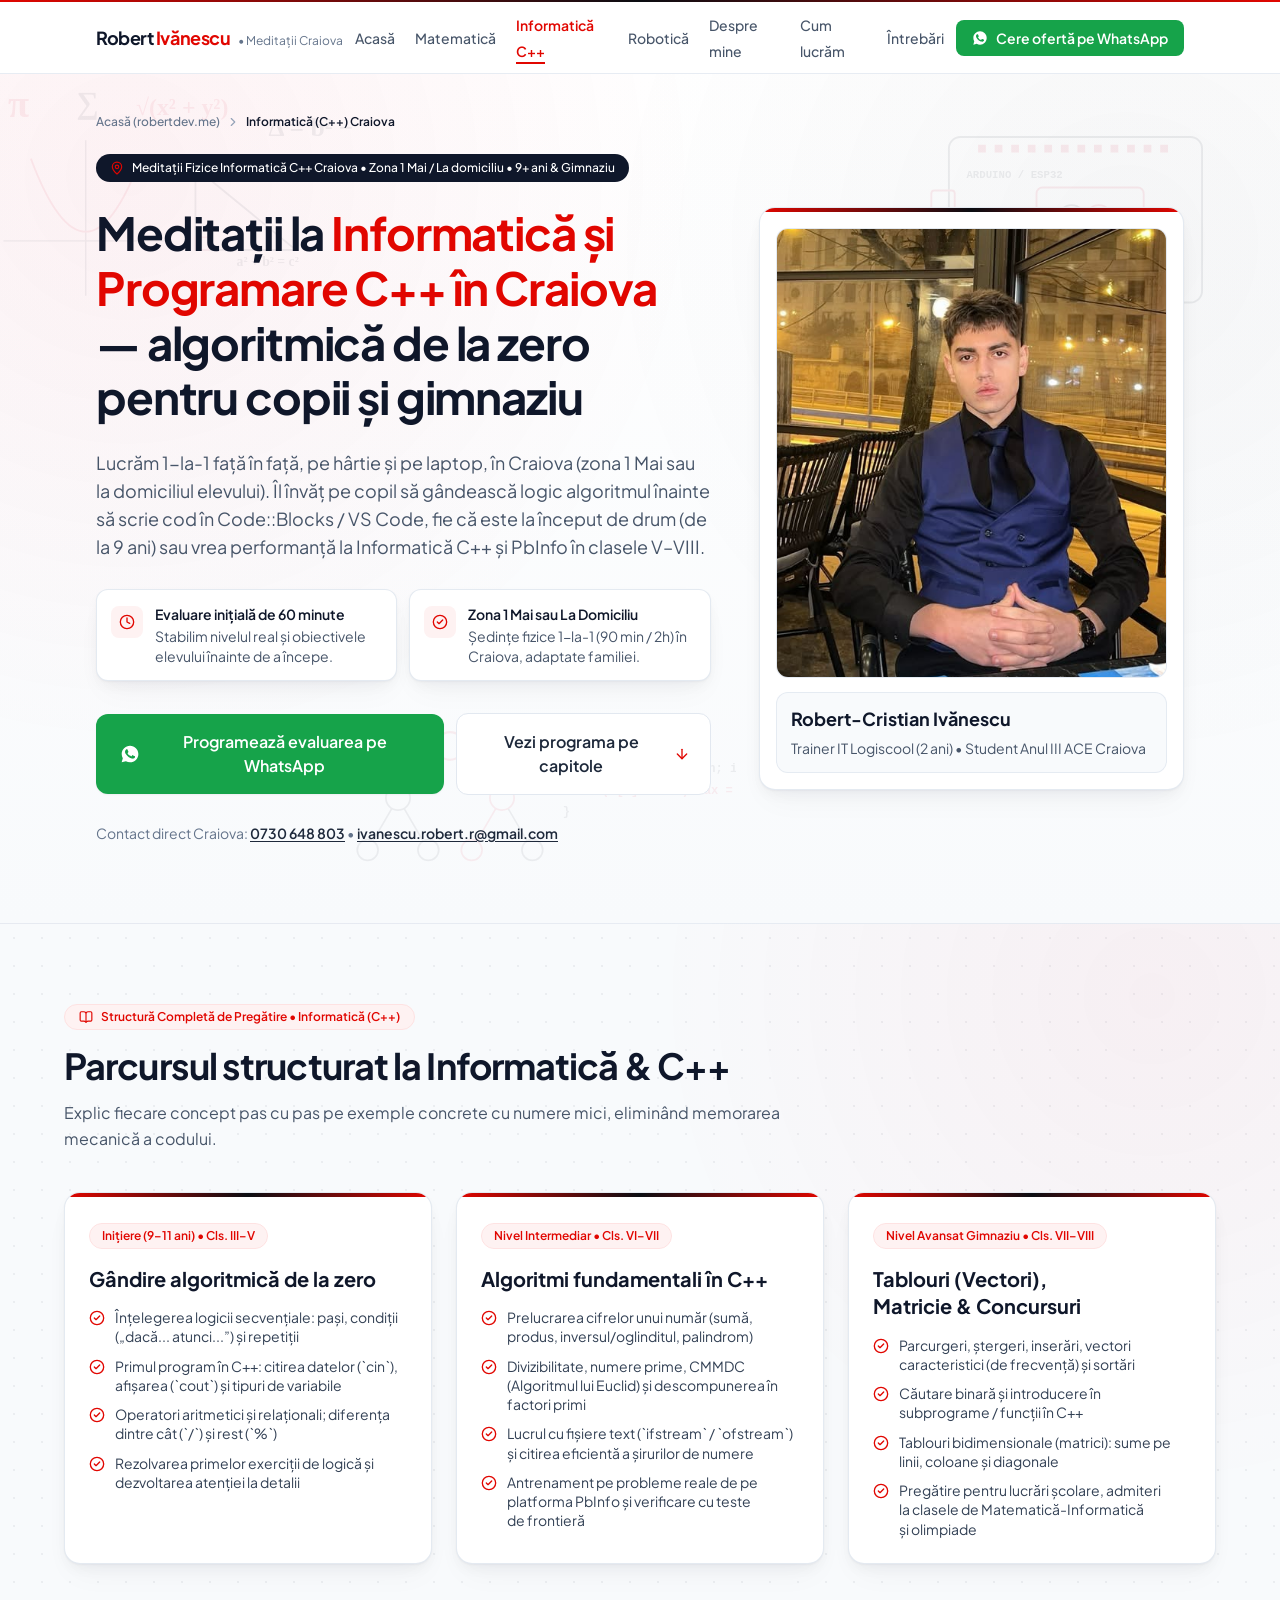
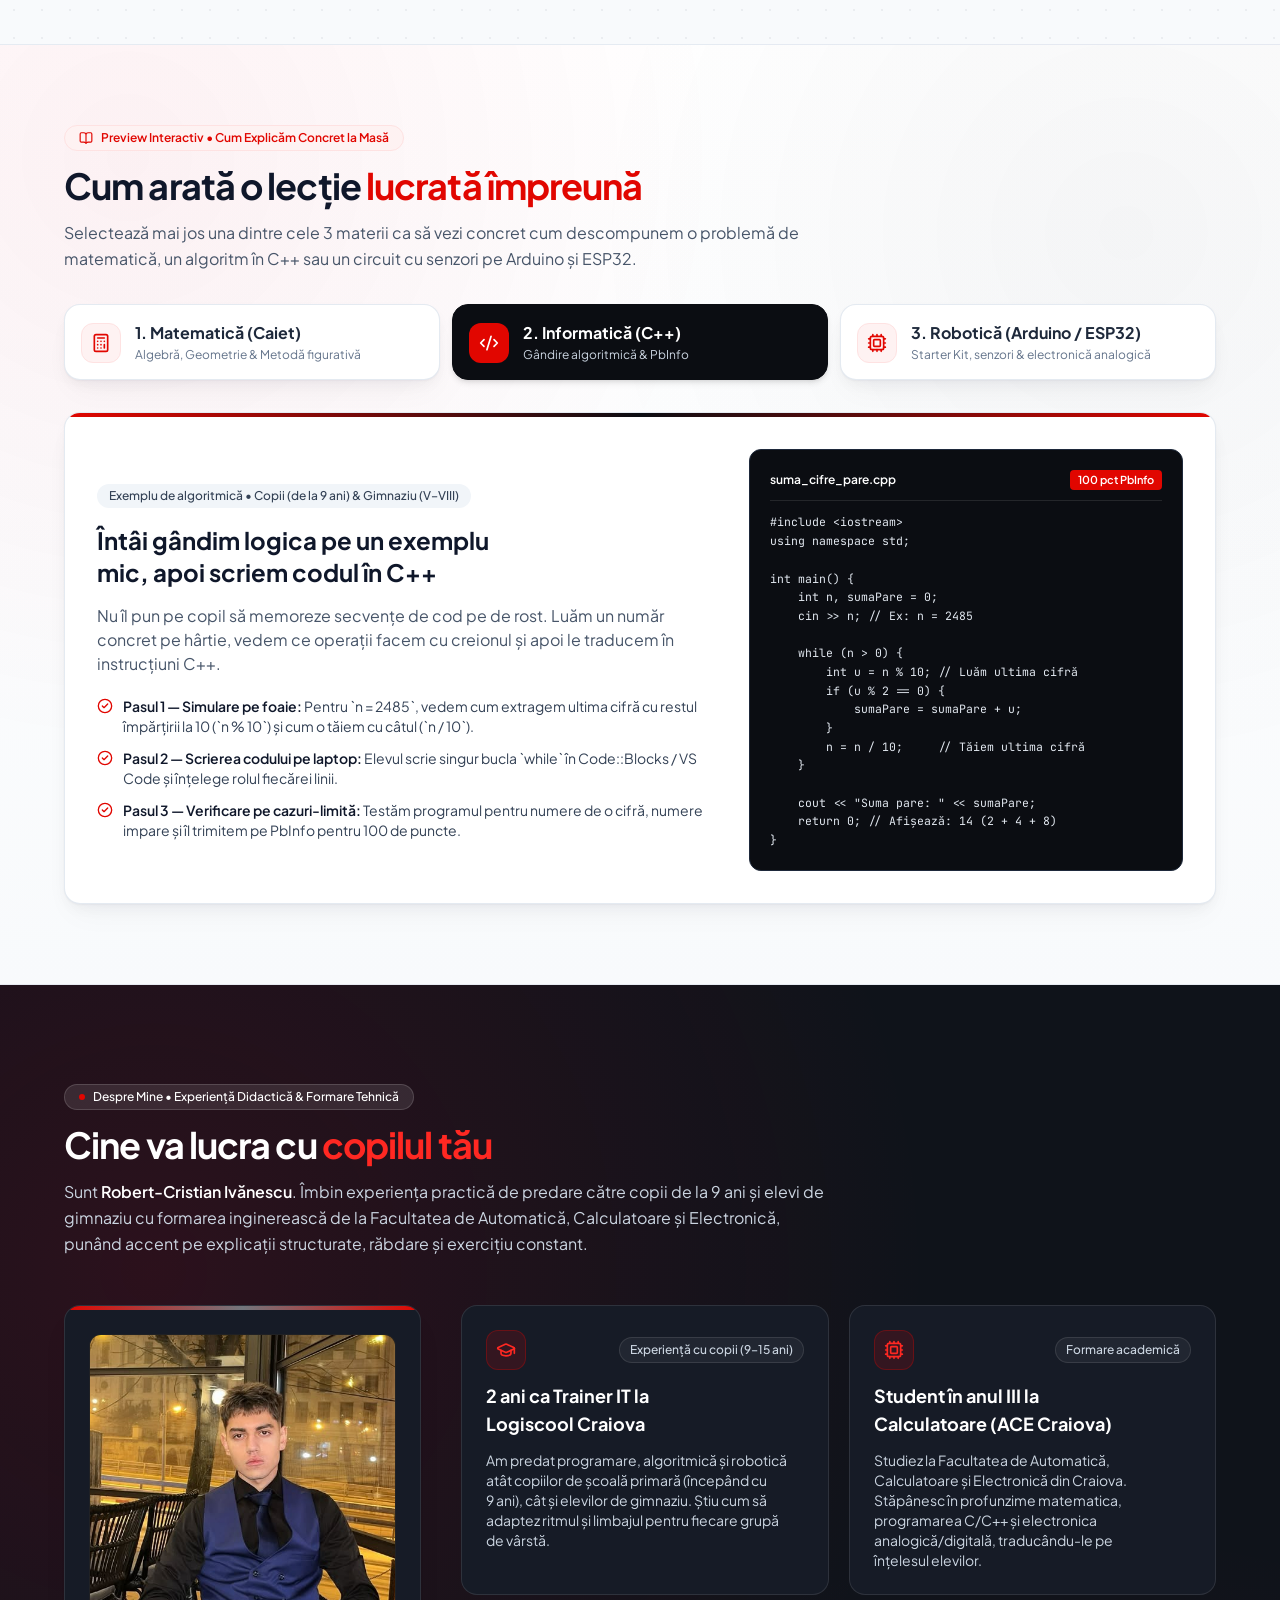
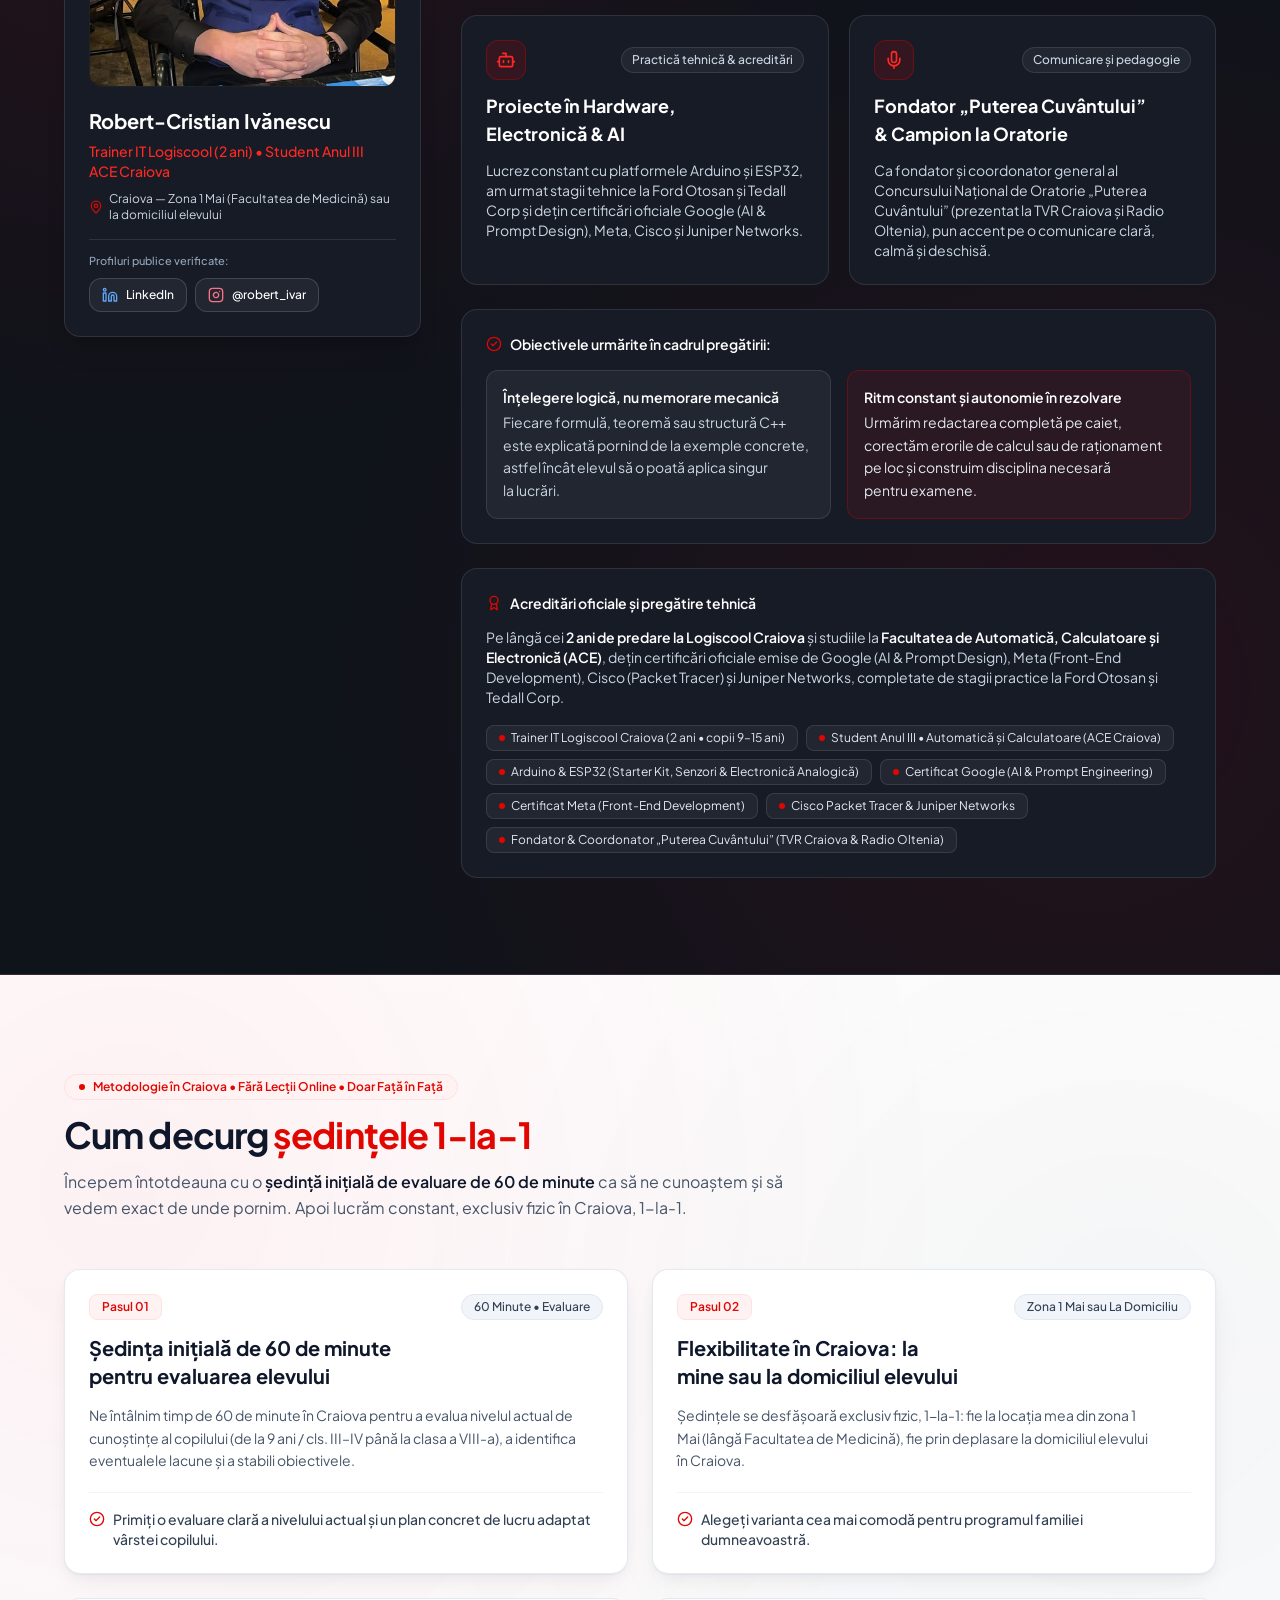
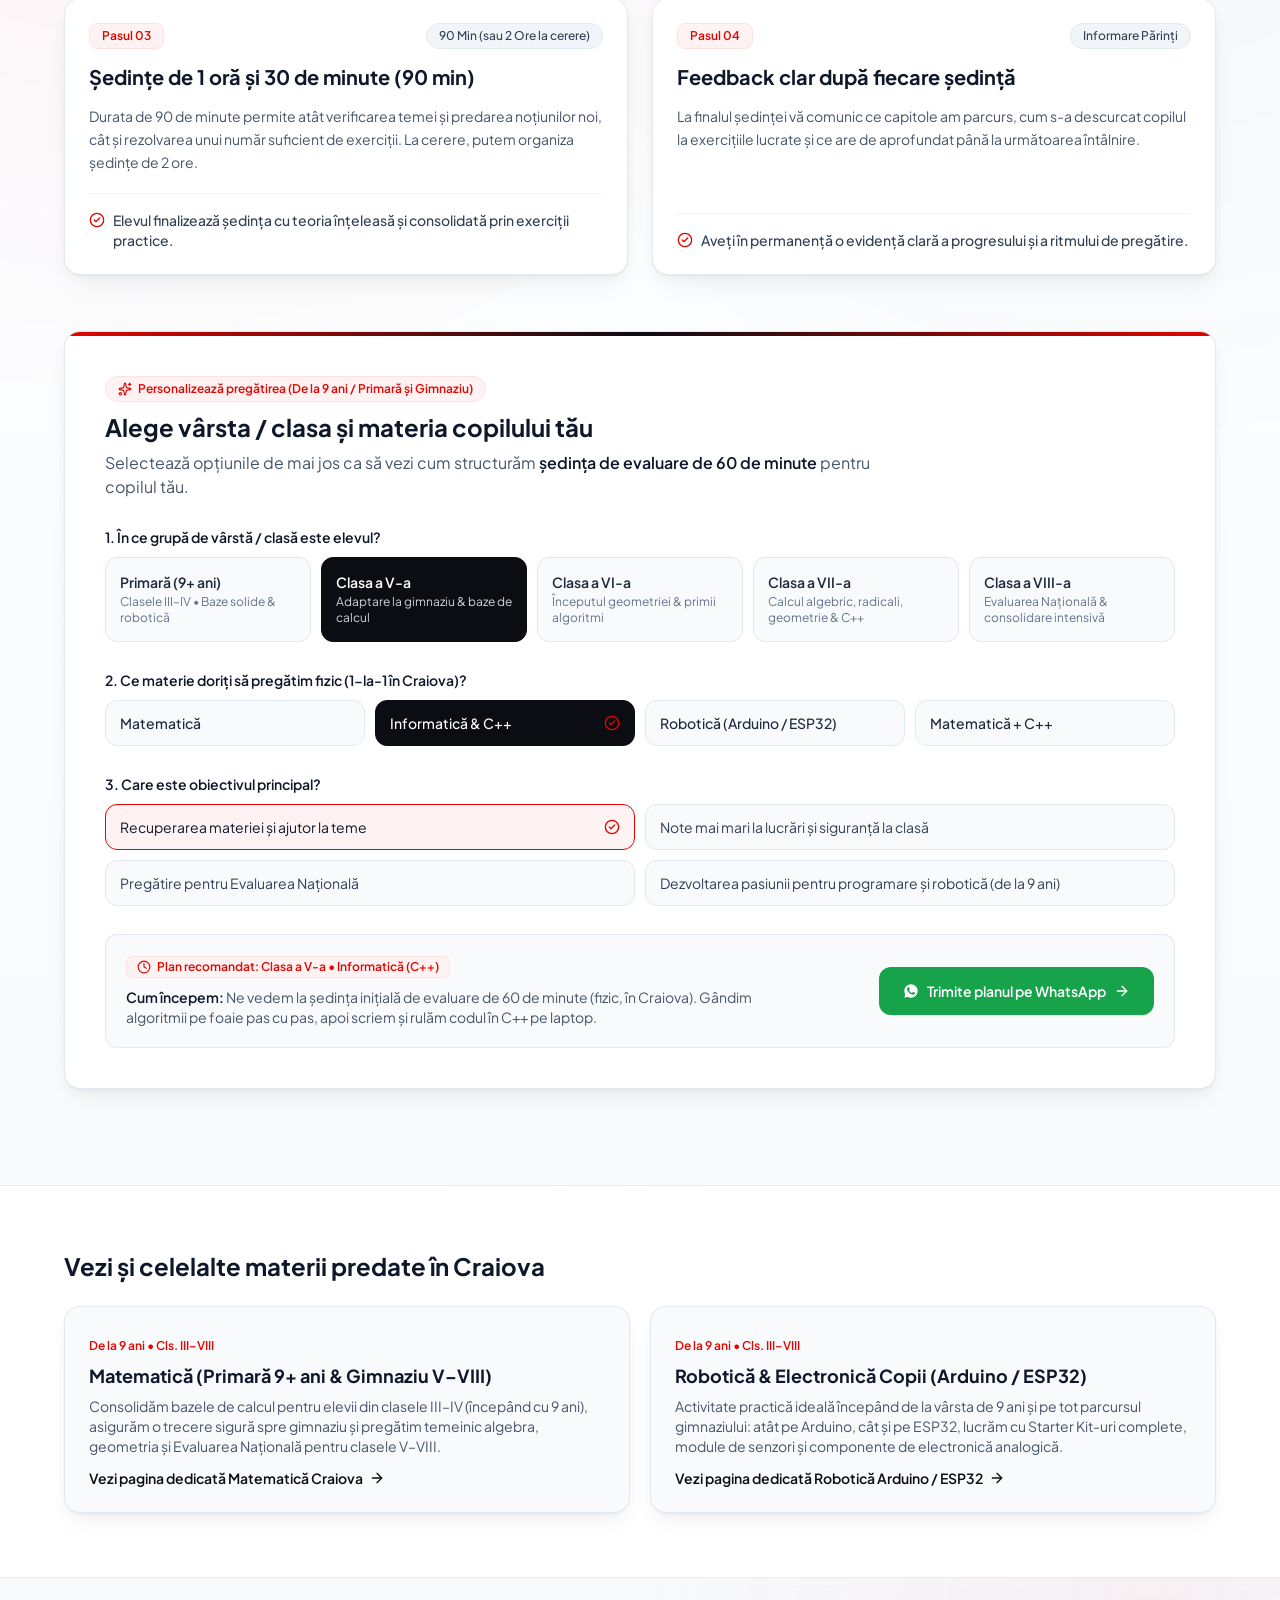
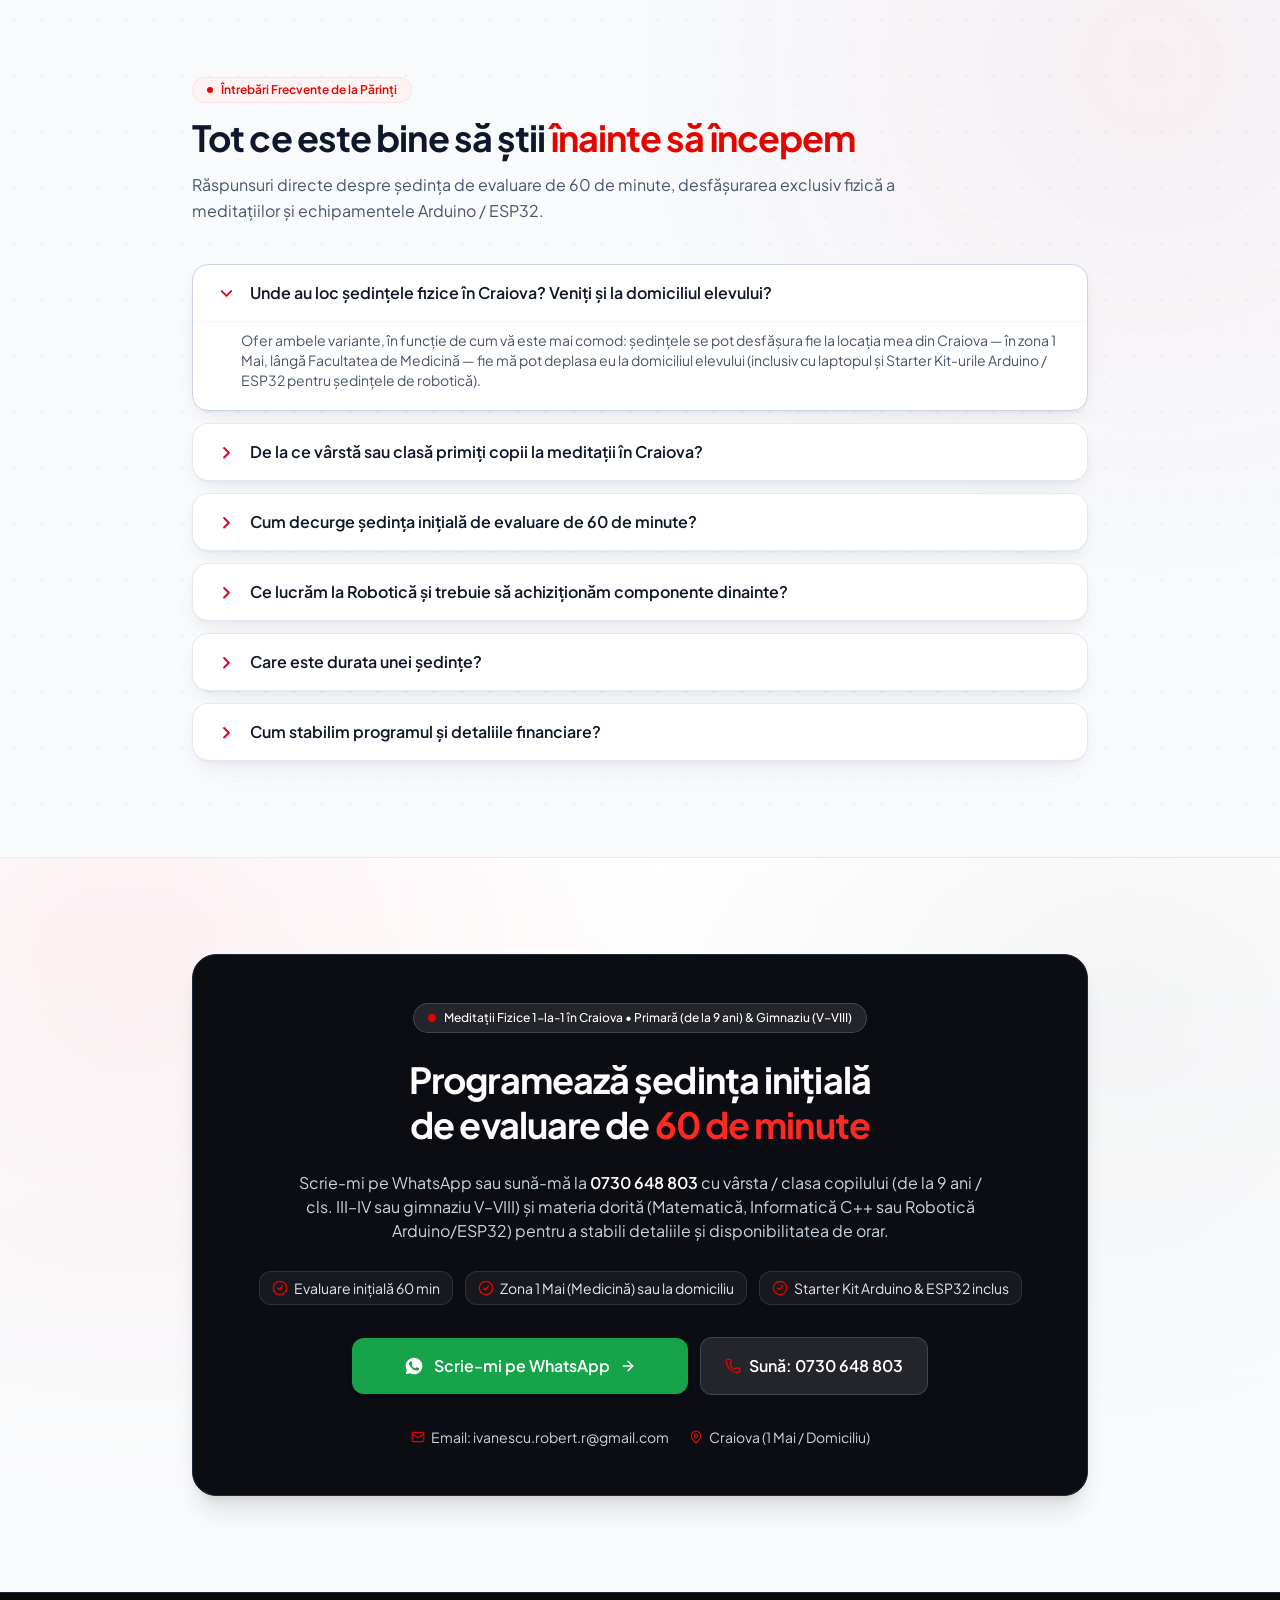
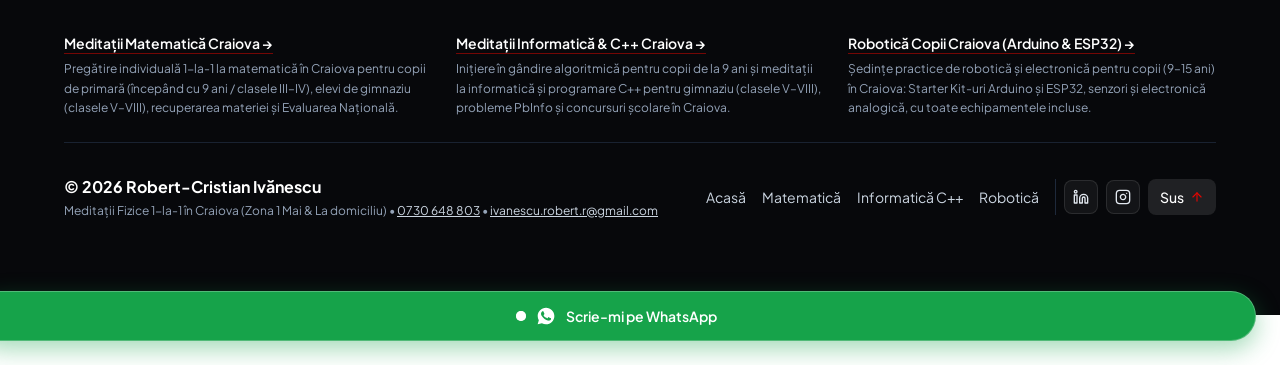
==== meditatii-informatica-craiova/index.html @ 7010bc73 "Deploy SEO Option B: 3 dedicated landing pages + LinkedIn/Instagram profiles" ====
<!DOCTYPE html>
<html lang="ro" class="scroll-smooth">
  <head>
    <meta charset="UTF-8" />
    <meta name="viewport" content="width=device-width, initial-scale=1.0" />
    <meta http-equiv="Content-Security-Policy" content="upgrade-insecure-requests" />

    <!-- Dedicated SEO Title (497px < 580px) & Description (745px < 1000px) -->
    <title>Meditații Informatică C++ Craiova (Gimnaziu) | Robert</title>
    <meta name="title" content="Meditații Informatică C++ Craiova (Gimnaziu) | Robert" />
    <meta
      name="description"
      content="Meditații fizice 1-la-1 la Informatică și C++ în Craiova pentru copii (9+ ani) și gimnaziu (V–VIII), PbInfo și algoritmică."
    />
    <meta
      name="keywords"
      content="meditatii informatica Craiova, meditatii C++ Craiova, pregatire informatica gimnaziu Craiova, meditatii PbInfo Craiova, programare copii Craiova, algoritmica C++ Craiova, Robert Ivanescu"
    />
    <meta name="author" content="Robert-Cristian Ivănescu" />
    <meta name="robots" content="index, follow, max-snippet:-1, max-image-preview:large" />
    <link rel="canonical" href="https://robertdev.me/meditatii-informatica-craiova/" />

    <meta name="geo.region" content="RO-DJ" />
    <meta name="geo.placename" content="Craiova, Dolj, România" />
    <meta name="geo.position" content="44.3190;23.7967" />

    <meta property="og:type" content="website" />
    <meta property="og:url" content="https://robertdev.me/meditatii-informatica-craiova/" />
    <meta property="og:title" content="Meditații Informatică C++ Craiova (Gimnaziu) | Robert Ivănescu" />
    <meta
      property="og:description"
      content="Meditații fizice 1-la-1 la Informatică și Programare C++ în Craiova (zona 1 Mai sau domiciliu) pentru copii de la 9 ani și gimnaziu."
    />
    <meta property="og:image" content="https://robertdev.me/robert-portrait.jpg" />
    <meta property="og:locale" content="ro_RO" />

    <link rel="icon" type="image/svg+xml" href="/favicon.svg" />
    <link rel="icon" type="image/png" sizes="192x192" href="/favicon.png" />
    <link rel="shortcut icon" href="/favicon.ico" />
    <link rel="apple-touch-icon" href="/favicon.png" />
    <link rel="manifest" href="/site.webmanifest" />
    <meta name="theme-color" content="#FFFFFF" />

    <link rel="preload" as="image" href="/robert-portrait.jpg" fetchpriority="high" />
    <link rel="preconnect" href="https://fonts.googleapis.com" />
    <link rel="preconnect" href="https://fonts.gstatic.com" crossorigin />
    <link
      rel="stylesheet"
      href="https://fonts.googleapis.com/css2?family=JetBrains+Mono:wght@500;600;700&family=Plus+Jakarta+Sans:ital,wght@0,400;0,500;0,600;0,700;0,800;1,400&subset=latin,latin-ext&display=swap"
      media="print"
      onload="this.media='all'"
    />
    <noscript>
      <link
        rel="stylesheet"
        href="https://fonts.googleapis.com/css2?family=JetBrains+Mono:wght@500;600;700&family=Plus+Jakarta+Sans:ital,wght@0,400;0,500;0,600;0,700;0,800;1,400&subset=latin,latin-ext&display=swap"
      />
    </noscript>

    <script async src="https://www.googletagmanager.com/gtag/js?id=G-2FBKFSLBF3"></script>
    <script>
      window.dataLayer = window.dataLayer || [];
      function gtag() { dataLayer.push(arguments); }
      gtag('js', new Date());
      gtag('config', 'G-2FBKFSLBF3', { anonymize_ip: true });
    </script>

    <script type="application/ld+json">
      {
        "@context": "https://schema.org",
        "@type": "Course",
        "name": "Meditații Fizice 1-la-1 la Informatică și Programare C++ în Craiova",
        "description": "Gândire algoritmică de la zero, instrucțiuni C++, prelucrarea cifrelor, vectori, matrici și probleme PbInfo pentru elevi de gimnaziu și copii de la 9 ani în Craiova.",
        "provider": {
          "@type": "Person",
          "name": "Robert-Cristian Ivănescu",
          "url": "https://robertdev.me/",
          "sameAs": [
            "https://www.linkedin.com/in/robert-cristian-iv%C4%83nescu-46baa6378/",
            "https://www.instagram.com/robert_ivar/"
          ]
        }
      }
    </script>
    <script type="module" crossorigin src="/assets/vendor-icons-CVZkmHmZ.js"></script>
    <script type="module" crossorigin src="/assets/vendor-react-RlxluetE.js"></script>
    <script type="module" crossorigin src="/assets/main-Clv5zhV6.js"></script>
    <link rel="stylesheet" crossorigin href="/assets/main-BWhdVpZb.css">
  </head>
  <body class="bg-white text-slate-900 antialiased">
    <div id="root" data-page="informatica">
      <header>
        <nav aria-label="Navigare principală">
          <a href="/">Acasă — Robert Ivănescu Craiova</a>
          <ul>
            <li><a href="/meditatii-matematica-craiova/">Meditații Matematică Craiova</a></li>
            <li><a href="/meditatii-informatica-craiova/">Meditații Informatică C++ Craiova</a></li>
            <li><a href="/robotica-copii-craiova/">Robotică Copii Craiova</a></li>
          </ul>
        </nav>
      </header>
      <main>
        <section id="top">
          <h1>Meditații la Informatică și Programare C++ în Craiova pentru copii și gimnaziu</h1>
          <img
            src="/robert-portrait.jpg"
            alt="Robert-Cristian Ivănescu — Meditații Informatică C++ Craiova"
            width="540"
            height="960"
          />
          <p>
            Sunt <strong>Robert-Cristian Ivănescu</strong>, student în anul III la Automatică și Calculatoare (ACE Craiova).
            Am doi ani de experiență ca trainer IT la Logiscool Craiova cu grupe de copii și adolescenți.
            Ofer meditații fizice 1-la-1 la informatică și programare C++ în Craiova, în zona 1 Mai lângă Facultatea de Medicină sau la domiciliul elevului.
            Pornim cu o <strong>ședință de evaluare de 60 de minute</strong> și continuăm cu sesiuni de 90 de minute sau două ore.
          </p>
        </section>
        <section id="programa-detaliata">
          <h2>Ce învățăm la Informatică și C++ în Craiova</h2>
          <h3>Inițiere în gândire algoritmică (de la 9 ani)</h3>
          <p>
            Construim logica algoritmilor pas cu pas înainte de scrierea codului.
            Elevii înțeleg citirea și afișarea datelor, condițiile logice, operatorii aritmetici și buclele.
            Folosim exemple vizuale și exerciții practice ca orice copil să prindă gustul programării.
          </p>
          <h3>Algoritmi fundamentali și probleme PbInfo (Gimnaziu)</h3>
          <p>
            Lucrăm prelucrarea cifrelor unui număr, divizibilitate, numere prime, algoritmul lui Euclid și fișiere text.
            Exersăm pe probleme concrete din programa de gimnaziu și de pe platforma PbInfo.
            Fiecare problemă este analizată întâi pe hârtie și apoi implementată curat în C++.
          </p>
          <h3>Vectori, Matrici și Admitere Informatică</h3>
          <p>
            Aprofundăm parcurgeri, vectori de frecvență, sortări, căutare binară și tablouri bidimensionale.
            Pregătim elevii pentru note mari la școală, concursuri și admiterea la profil Matematică-Informatică.
            Învățăm debugging-ul sănătos ca elevul să își găsească singur erorile din cod.
          </p>
        </section>
        <section id="despre-mine">
          <h2>De ce să lucrăm față în față în Craiova</h2>
          <p>
            Într-o ședință individuală 1-la-1 nu există timp pierdut.
            Ritmul lecției este adaptat exact nivelului copilului, fie că pornește de la zero sau vizează performanța.
            Părinții primesc feedback clar după fiecare etapă parcursă împreună.
          </p>
          <p>
            Sunt activ și ca fondator și coordonator general la Concursul Național de Oratorie „Puterea Cuvântului”.
            Vezi profilul meu pe <a href="https://www.linkedin.com/in/robert-cristian-iv%C4%83nescu-46baa6378/">LinkedIn Robert-Cristian Ivănescu</a> sau urmărește <a href="https://www.instagram.com/robert_ivar/">Instagram @robert_ivar</a>.
          </p>
        </section>
        <section id="cum-lucram">
          <h2>Întrebări frecvente și programare</h2>
          <h3>Ce laptop sau software este necesar?</h3>
          <p>
            Folosim Code::Blocks, Visual Studio Code sau un mediu simplu instalat rapid pe laptopul elevului.
            La nevoie pot aduce laptop pregătit la ședința de evaluare din Craiova.
          </p>
          <h3>Cum stabilim prima ședință de evaluare?</h3>
          <p>
            Trimite un <a href="https://wa.me/40730648803">mesaj pe WhatsApp la 0730 648 803</a> cu clasa copilului și zona din Craiova.
            Găsim rapid un interval liber în zona 1 Mai sau la domiciliul vostru.
          </p>
          <p>
            Descoperă și: <a href="#despre-mine">Despre mentor C++</a>, <a href="#cum-lucram">Detalii programare</a>, <a href="/meditatii-matematica-craiova/">Pregătire Matematică V–VIII</a> sau <a href="/robotica-copii-craiova/">Ateliere Robotică ESP32</a>.
          </p>
        </section>
      </main>
      <footer>
        <p>&copy; 2026 Robert-Cristian Ivănescu • Meditații Informatică C++ Craiova • Tel: 0730 648 803</p>
        <nav aria-label="Linkuri utile">
          <a href="/sitemap.xml">Hartă site sitemap.xml</a> •
          <a href="/llms.txt">Documentație AI llms.txt</a>
        </nav>
      </footer>
    </div>
  </body>
</html>
---- assets/main-BWhdVpZb.css ----
*,:before,:after{--tw-border-spacing-x: 0;--tw-border-spacing-y: 0;--tw-translate-x: 0;--tw-translate-y: 0;--tw-rotate: 0;--tw-skew-x: 0;--tw-skew-y: 0;--tw-scale-x: 1;--tw-scale-y: 1;--tw-pan-x: ;--tw-pan-y: ;--tw-pinch-zoom: ;--tw-scroll-snap-strictness: proximity;--tw-gradient-from-position: ;--tw-gradient-via-position: ;--tw-gradient-to-position: ;--tw-ordinal: ;--tw-slashed-zero: ;--tw-numeric-figure: ;--tw-numeric-spacing: ;--tw-numeric-fraction: ;--tw-ring-inset: ;--tw-ring-offset-width: 0px;--tw-ring-offset-color: #fff;--tw-ring-color: rgb(59 130 246 / .5);--tw-ring-offset-shadow: 0 0 #0000;--tw-ring-shadow: 0 0 #0000;--tw-shadow: 0 0 #0000;--tw-shadow-colored: 0 0 #0000;--tw-blur: ;--tw-brightness: ;--tw-contrast: ;--tw-grayscale: ;--tw-hue-rotate: ;--tw-invert: ;--tw-saturate: ;--tw-sepia: ;--tw-drop-shadow: ;--tw-backdrop-blur: ;--tw-backdrop-brightness: ;--tw-backdrop-contrast: ;--tw-backdrop-grayscale: ;--tw-backdrop-hue-rotate: ;--tw-backdrop-invert: ;--tw-backdrop-opacity: ;--tw-backdrop-saturate: ;--tw-backdrop-sepia: ;--tw-contain-size: ;--tw-contain-layout: ;--tw-contain-paint: ;--tw-contain-style: }::backdrop{--tw-border-spacing-x: 0;--tw-border-spacing-y: 0;--tw-translate-x: 0;--tw-translate-y: 0;--tw-rotate: 0;--tw-skew-x: 0;--tw-skew-y: 0;--tw-scale-x: 1;--tw-scale-y: 1;--tw-pan-x: ;--tw-pan-y: ;--tw-pinch-zoom: ;--tw-scroll-snap-strictness: proximity;--tw-gradient-from-position: ;--tw-gradient-via-position: ;--tw-gradient-to-position: ;--tw-ordinal: ;--tw-slashed-zero: ;--tw-numeric-figure: ;--tw-numeric-spacing: ;--tw-numeric-fraction: ;--tw-ring-inset: ;--tw-ring-offset-width: 0px;--tw-ring-offset-color: #fff;--tw-ring-color: rgb(59 130 246 / .5);--tw-ring-offset-shadow: 0 0 #0000;--tw-ring-shadow: 0 0 #0000;--tw-shadow: 0 0 #0000;--tw-shadow-colored: 0 0 #0000;--tw-blur: ;--tw-brightness: ;--tw-contrast: ;--tw-grayscale: ;--tw-hue-rotate: ;--tw-invert: ;--tw-saturate: ;--tw-sepia: ;--tw-drop-shadow: ;--tw-backdrop-blur: ;--tw-backdrop-brightness: ;--tw-backdrop-contrast: ;--tw-backdrop-grayscale: ;--tw-backdrop-hue-rotate: ;--tw-backdrop-invert: ;--tw-backdrop-opacity: ;--tw-backdrop-saturate: ;--tw-backdrop-sepia: ;--tw-contain-size: ;--tw-contain-layout: ;--tw-contain-paint: ;--tw-contain-style: }*,:before,:after{box-sizing:border-box;border-width:0;border-style:solid;border-color:#e5e7eb}:before,:after{--tw-content: ""}html,:host{line-height:1.5;-webkit-text-size-adjust:100%;-moz-tab-size:4;-o-tab-size:4;tab-size:4;font-family:Plus Jakarta Sans,Inter,system-ui,-apple-system,sans-serif;font-feature-settings:normal;font-variation-settings:normal;-webkit-tap-highlight-color:transparent}body{margin:0;line-height:inherit}hr{height:0;color:inherit;border-top-width:1px}abbr:where([title]){-webkit-text-decoration:underline dotted;text-decoration:underline dotted}h1,h2,h3,h4,h5,h6{font-size:inherit;font-weight:inherit}a{color:inherit;text-decoration:inherit}b,strong{font-weight:bolder}code,kbd,samp,pre{font-family:JetBrains Mono,ui-monospace,SFMono-Regular,Menlo,monospace;font-feature-settings:normal;font-variation-settings:normal;font-size:1em}small{font-size:80%}sub,sup{font-size:75%;line-height:0;position:relative;vertical-align:baseline}sub{bottom:-.25em}sup{top:-.5em}table{text-indent:0;border-color:inherit;border-collapse:collapse}button,input,optgroup,select,textarea{font-family:inherit;font-feature-settings:inherit;font-variation-settings:inherit;font-size:100%;font-weight:inherit;line-height:inherit;letter-spacing:inherit;color:inherit;margin:0;padding:0}button,select{text-transform:none}button,input:where([type=button]),input:where([type=reset]),input:where([type=submit]){-webkit-appearance:button;background-color:transparent;background-image:none}:-moz-focusring{outline:auto}:-moz-ui-invalid{box-shadow:none}progress{vertical-align:baseline}::-webkit-inner-spin-button,::-webkit-outer-spin-button{height:auto}[type=search]{-webkit-appearance:textfield;outline-offset:-2px}::-webkit-search-decoration{-webkit-appearance:none}::-webkit-file-upload-button{-webkit-appearance:button;font:inherit}summary{display:list-item}blockquote,dl,dd,h1,h2,h3,h4,h5,h6,hr,figure,p,pre{margin:0}fieldset{margin:0;padding:0}legend{padding:0}ol,ul,menu{list-style:none;margin:0;padding:0}dialog{padding:0}textarea{resize:vertical}input::-moz-placeholder,textarea::-moz-placeholder{opacity:1;color:#9ca3af}input::placeholder,textarea::placeholder{opacity:1;color:#9ca3af}button,[role=button]{cursor:pointer}:disabled{cursor:default}img,svg,video,canvas,audio,iframe,embed,object{display:block;vertical-align:middle}img,video{max-width:100%;height:auto}[hidden]:where(:not([hidden=until-found])){display:none}:root{--color-obsidian: #0F131A;--color-obsidian-card: #161B26;--color-white: #FFFFFF;--color-ice: #F8FAFC;--color-racing-red: #D90429;--color-whatsapp: #16A34A;--in-oklab: }@supports (background: linear-gradient(in oklab,white,black)){:root{--in-oklab: in oklab}}html{scroll-behavior:smooth;scroll-padding-top:4.25rem;container-type:scroll-state;font-family:Plus Jakarta Sans,Inter,system-ui,-apple-system,sans-serif;background-color:#fff;color:#0f172a;line-height:1.5;-webkit-font-smoothing:antialiased;-moz-osx-font-smoothing:grayscale}body{background-color:#fff;color:#0f172a;line-height:1.6;text-align:start;overflow-x:hidden;margin:0}h1,h2,h3{text-wrap:balance}p,li,blockquote{text-wrap:pretty;overflow-wrap:break-word}::-moz-selection{background-color:#d9042924;color:#0f172a}::selection{background-color:#d9042924;color:#0f172a}.sr-only{position:absolute;width:1px;height:1px;padding:0;margin:-1px;overflow:hidden;clip:rect(0,0,0,0);white-space:nowrap;border-width:0}.pointer-events-none{pointer-events:none}.fixed{position:fixed}.absolute{position:absolute}.relative{position:relative}.inset-0{top:0;right:0;bottom:0;left:0}.-left-6{left:-1.5rem}.-top-4{top:-1rem}.bottom-2{bottom:.5rem}.bottom-4{bottom:1rem}.left-1\/4{left:25%}.right-0{right:0}.right-4{right:1rem}.top-6{top:1.5rem}.z-0{z-index:0}.z-10{z-index:10}.z-50{z-index:50}.m-0{margin:0}.mx-auto{margin-left:auto;margin-right:auto}.mb-0\.5{margin-bottom:.125rem}.mb-1{margin-bottom:.25rem}.mb-10{margin-bottom:2.5rem}.mb-6{margin-bottom:1.5rem}.mt-0\.5{margin-top:.125rem}.mt-2{margin-top:.5rem}.mt-5{margin-top:1.25rem}.mt-auto{margin-top:auto}.block{display:block}.inline-block{display:inline-block}.flex{display:flex}.inline-flex{display:inline-flex}.grid{display:grid}.hidden{display:none}.aspect-\[4\/4\.6\]{aspect-ratio:4/4.6}.h-1{height:.25rem}.h-1\.5{height:.375rem}.h-10{height:2.5rem}.h-11{height:2.75rem}.h-2{height:.5rem}.h-2\.5{height:.625rem}.h-3\.5{height:.875rem}.h-4{height:1rem}.h-5{height:1.25rem}.h-8{height:2rem}.h-\[2px\]{height:2px}.h-auto{height:auto}.h-full{height:100%}.min-h-\[3\.5rem\]{min-height:3.5rem}.min-h-screen{min-height:100vh}.w-1\.5{width:.375rem}.w-10{width:2.5rem}.w-11{width:2.75rem}.w-2{width:.5rem}.w-2\.5{width:.625rem}.w-3\.5{width:.875rem}.w-4{width:1rem}.w-5{width:1.25rem}.w-72{width:18rem}.w-8{width:2rem}.w-80{width:20rem}.w-full{width:100%}.max-w-2xl{max-width:42rem}.max-w-3xl{max-width:48rem}.max-w-4xl{max-width:56rem}.max-w-6xl{max-width:72rem}.max-w-\[240px\]{max-width:240px}.max-w-\[58ch\]{max-width:58ch}.max-w-\[62ch\]{max-width:62ch}.max-w-\[65ch\]{max-width:65ch}.max-w-sm{max-width:24rem}.max-w-xl{max-width:36rem}.flex-1{flex:1 1 0%}.shrink-0{flex-shrink:0}.scale-\[1\.06\]{--tw-scale-x: 1.06;--tw-scale-y: 1.06;transform:translate(var(--tw-translate-x),var(--tw-translate-y)) rotate(var(--tw-rotate)) skew(var(--tw-skew-x)) skewY(var(--tw-skew-y)) scaleX(var(--tw-scale-x)) scaleY(var(--tw-scale-y))}@keyframes ping{75%,to{transform:scale(2);opacity:0}}.animate-ping{animation:ping 1s cubic-bezier(0,0,.2,1) infinite}@keyframes pulse{50%{opacity:.5}}.animate-pulse{animation:pulse 2s cubic-bezier(.4,0,.6,1) infinite}.cursor-pointer{cursor:pointer}.select-none{-webkit-user-select:none;-moz-user-select:none;user-select:none}.scroll-mt-16{scroll-margin-top:4rem}.scroll-mt-20{scroll-margin-top:5rem}.list-none{list-style-type:none}.grid-cols-1{grid-template-columns:repeat(1,minmax(0,1fr))}.grid-cols-2{grid-template-columns:repeat(2,minmax(0,1fr))}.flex-col{flex-direction:column}.flex-wrap{flex-wrap:wrap}.items-start{align-items:flex-start}.items-center{align-items:center}.items-baseline{align-items:baseline}.items-stretch{align-items:stretch}.justify-center{justify-content:center}.justify-between{justify-content:space-between}.gap-1\.5{gap:.375rem}.gap-10{gap:2.5rem}.gap-2{gap:.5rem}.gap-2\.5{gap:.625rem}.gap-3{gap:.75rem}.gap-3\.5{gap:.875rem}.gap-4{gap:1rem}.gap-5{gap:1.25rem}.gap-6{gap:1.5rem}.gap-8{gap:2rem}.space-y-1>:not([hidden])~:not([hidden]){--tw-space-y-reverse: 0;margin-top:calc(.25rem * calc(1 - var(--tw-space-y-reverse)));margin-bottom:calc(.25rem * var(--tw-space-y-reverse))}.space-y-1\.5>:not([hidden])~:not([hidden]){--tw-space-y-reverse: 0;margin-top:calc(.375rem * calc(1 - var(--tw-space-y-reverse)));margin-bottom:calc(.375rem * var(--tw-space-y-reverse))}.space-y-10>:not([hidden])~:not([hidden]){--tw-space-y-reverse: 0;margin-top:calc(2.5rem * calc(1 - var(--tw-space-y-reverse)));margin-bottom:calc(2.5rem * var(--tw-space-y-reverse))}.space-y-14>:not([hidden])~:not([hidden]){--tw-space-y-reverse: 0;margin-top:calc(3.5rem * calc(1 - var(--tw-space-y-reverse)));margin-bottom:calc(3.5rem * var(--tw-space-y-reverse))}.space-y-2>:not([hidden])~:not([hidden]){--tw-space-y-reverse: 0;margin-top:calc(.5rem * calc(1 - var(--tw-space-y-reverse)));margin-bottom:calc(.5rem * var(--tw-space-y-reverse))}.space-y-2\.5>:not([hidden])~:not([hidden]){--tw-space-y-reverse: 0;margin-top:calc(.625rem * calc(1 - var(--tw-space-y-reverse)));margin-bottom:calc(.625rem * var(--tw-space-y-reverse))}.space-y-3>:not([hidden])~:not([hidden]){--tw-space-y-reverse: 0;margin-top:calc(.75rem * calc(1 - var(--tw-space-y-reverse)));margin-bottom:calc(.75rem * var(--tw-space-y-reverse))}.space-y-3\.5>:not([hidden])~:not([hidden]){--tw-space-y-reverse: 0;margin-top:calc(.875rem * calc(1 - var(--tw-space-y-reverse)));margin-bottom:calc(.875rem * var(--tw-space-y-reverse))}.space-y-4>:not([hidden])~:not([hidden]){--tw-space-y-reverse: 0;margin-top:calc(1rem * calc(1 - var(--tw-space-y-reverse)));margin-bottom:calc(1rem * var(--tw-space-y-reverse))}.space-y-6>:not([hidden])~:not([hidden]){--tw-space-y-reverse: 0;margin-top:calc(1.5rem * calc(1 - var(--tw-space-y-reverse)));margin-bottom:calc(1.5rem * var(--tw-space-y-reverse))}.space-y-7>:not([hidden])~:not([hidden]){--tw-space-y-reverse: 0;margin-top:calc(1.75rem * calc(1 - var(--tw-space-y-reverse)));margin-bottom:calc(1.75rem * var(--tw-space-y-reverse))}.space-y-8>:not([hidden])~:not([hidden]){--tw-space-y-reverse: 0;margin-top:calc(2rem * calc(1 - var(--tw-space-y-reverse)));margin-bottom:calc(2rem * var(--tw-space-y-reverse))}.overflow-hidden{overflow:hidden}.overflow-x-auto{overflow-x:auto}.scroll-smooth{scroll-behavior:smooth}.rounded{border-radius:.25rem}.rounded-2xl{border-radius:1rem}.rounded-3xl{border-radius:1.5rem}.rounded-full{border-radius:9999px}.rounded-lg{border-radius:.5rem}.rounded-md{border-radius:.375rem}.rounded-xl{border-radius:.75rem}.border{border-width:1px}.border-b{border-bottom-width:1px}.border-l{border-left-width:1px}.border-t{border-top-width:1px}.border-obsidian-900{--tw-border-opacity: 1;border-color:rgb(11 13 18 / var(--tw-border-opacity, 1))}.border-racing{--tw-border-opacity: 1;border-color:rgb(225 6 0 / var(--tw-border-opacity, 1))}.border-racing\/30{border-color:#e106004d}.border-red-100{--tw-border-opacity: 1;border-color:rgb(254 226 226 / var(--tw-border-opacity, 1))}.border-red-200\/80{border-color:#fecacacc}.border-slate-100{--tw-border-opacity: 1;border-color:rgb(241 245 249 / var(--tw-border-opacity, 1))}.border-slate-200{--tw-border-opacity: 1;border-color:rgb(226 232 240 / var(--tw-border-opacity, 1))}.border-slate-200\/80{border-color:#e2e8f0cc}.border-slate-200\/90{border-color:#e2e8f0e6}.border-slate-800{--tw-border-opacity: 1;border-color:rgb(30 41 59 / var(--tw-border-opacity, 1))}.border-slate-800\/80{border-color:#1e293bcc}.border-white\/10{border-color:#ffffff1a}.border-white\/15{border-color:#ffffff26}.border-white\/25{border-color:#ffffff40}.bg-\[\#161B26\]{--tw-bg-opacity: 1;background-color:rgb(22 27 38 / var(--tw-bg-opacity, 1))}.bg-obsidian-900{--tw-bg-opacity: 1;background-color:rgb(11 13 18 / var(--tw-bg-opacity, 1))}.bg-obsidian-950{--tw-bg-opacity: 1;background-color:rgb(7 8 11 / var(--tw-bg-opacity, 1))}.bg-racing{--tw-bg-opacity: 1;background-color:rgb(225 6 0 / var(--tw-bg-opacity, 1))}.bg-racing\/10{background-color:#e106001a}.bg-racing\/15{background-color:#e1060026}.bg-red-50{--tw-bg-opacity: 1;background-color:rgb(254 242 242 / var(--tw-bg-opacity, 1))}.bg-red-50\/70{background-color:#fef2f2b3}.bg-slate-100{--tw-bg-opacity: 1;background-color:rgb(241 245 249 / var(--tw-bg-opacity, 1))}.bg-slate-50{--tw-bg-opacity: 1;background-color:rgb(248 250 252 / var(--tw-bg-opacity, 1))}.bg-slate-900{--tw-bg-opacity: 1;background-color:rgb(15 23 42 / var(--tw-bg-opacity, 1))}.bg-whatsapp{--tw-bg-opacity: 1;background-color:rgb(22 163 74 / var(--tw-bg-opacity, 1))}.bg-white{--tw-bg-opacity: 1;background-color:rgb(255 255 255 / var(--tw-bg-opacity, 1))}.bg-white\/10{background-color:#ffffff1a}.bg-white\/5{background-color:#ffffff0d}.bg-white\/95{background-color:#fffffff2}.bg-gradient-to-r{background-image:linear-gradient(to right,var(--tw-gradient-stops))}.from-racing{--tw-gradient-from: #E10600 var(--tw-gradient-from-position);--tw-gradient-to: rgb(225 6 0 / 0) var(--tw-gradient-to-position);--tw-gradient-stops: var(--tw-gradient-from), var(--tw-gradient-to)}.via-obsidian-900{--tw-gradient-to: rgb(11 13 18 / 0) var(--tw-gradient-to-position);--tw-gradient-stops: var(--tw-gradient-from), #0B0D12 var(--tw-gradient-via-position), var(--tw-gradient-to)}.via-white\/40{--tw-gradient-to: rgb(255 255 255 / 0) var(--tw-gradient-to-position);--tw-gradient-stops: var(--tw-gradient-from), rgb(255 255 255 / .4) var(--tw-gradient-via-position), var(--tw-gradient-to)}.to-racing{--tw-gradient-to: #E10600 var(--tw-gradient-to-position)}.object-cover{-o-object-fit:cover;object-fit:cover}.object-\[50\%_82\%\]{-o-object-position:50% 82%;object-position:50% 82%}.p-0{padding:0}.p-2{padding:.5rem}.p-2\.5{padding:.625rem}.p-3{padding:.75rem}.p-3\.5{padding:.875rem}.p-4{padding:1rem}.p-5{padding:1.25rem}.p-6{padding:1.5rem}.px-2{padding-left:.5rem;padding-right:.5rem}.px-2\.5{padding-left:.625rem;padding-right:.625rem}.px-3{padding-left:.75rem;padding-right:.75rem}.px-3\.5{padding-left:.875rem;padding-right:.875rem}.px-4{padding-left:1rem;padding-right:1rem}.px-5{padding-left:1.25rem;padding-right:1.25rem}.px-6{padding-left:1.5rem;padding-right:1.5rem}.py-0\.5{padding-top:.125rem;padding-bottom:.125rem}.py-1{padding-top:.25rem;padding-bottom:.25rem}.py-1\.5{padding-top:.375rem;padding-bottom:.375rem}.py-12{padding-top:3rem;padding-bottom:3rem}.py-16{padding-top:4rem;padding-bottom:4rem}.py-2{padding-top:.5rem;padding-bottom:.5rem}.py-2\.5{padding-top:.625rem;padding-bottom:.625rem}.py-3{padding-top:.75rem;padding-bottom:.75rem}.py-3\.5{padding-top:.875rem;padding-bottom:.875rem}.py-4{padding-top:1rem;padding-bottom:1rem}.pb-14{padding-bottom:3.5rem}.pb-2\.5{padding-bottom:.625rem}.pb-24{padding-bottom:6rem}.pb-4{padding-bottom:1rem}.pb-5{padding-bottom:1.25rem}.pb-6{padding-bottom:1.5rem}.pl-11{padding-left:2.75rem}.pl-2{padding-left:.5rem}.pt-1{padding-top:.25rem}.pt-10{padding-top:2.5rem}.pt-2{padding-top:.5rem}.pt-3{padding-top:.75rem}.pt-4{padding-top:1rem}.pt-6{padding-top:1.5rem}.pt-8{padding-top:2rem}.text-left{text-align:left}.text-center{text-align:center}.font-mono{font-family:JetBrains Mono,ui-monospace,SFMono-Regular,Menlo,monospace}.font-sans{font-family:Plus Jakarta Sans,Inter,system-ui,-apple-system,sans-serif}.text-\[11\.5px\]{font-size:11.5px}.text-\[11px\]{font-size:11px}.text-base{font-size:1rem;line-height:1.5rem}.text-lg{font-size:1.125rem;line-height:1.75rem}.text-sm{font-size:.875rem;line-height:1.25rem}.text-xl{font-size:1.25rem;line-height:1.75rem}.text-xs{font-size:.75rem;line-height:1rem}.font-bold{font-weight:700}.font-medium{font-weight:500}.font-normal{font-weight:400}.font-semibold{font-weight:600}.leading-relaxed{line-height:1.625}.leading-snug{line-height:1.375}.tracking-tight{letter-spacing:-.025em}.text-\[\#60A5FA\]{--tw-text-opacity: 1;color:rgb(96 165 250 / var(--tw-text-opacity, 1))}.text-obsidian-900{--tw-text-opacity: 1;color:rgb(11 13 18 / var(--tw-text-opacity, 1))}.text-racing{--tw-text-opacity: 1;color:rgb(225 6 0 / var(--tw-text-opacity, 1))}.text-racing-light{--tw-text-opacity: 1;color:rgb(255 40 34 / var(--tw-text-opacity, 1))}.text-rose-400{--tw-text-opacity: 1;color:rgb(251 113 133 / var(--tw-text-opacity, 1))}.text-slate-100{--tw-text-opacity: 1;color:rgb(241 245 249 / var(--tw-text-opacity, 1))}.text-slate-200{--tw-text-opacity: 1;color:rgb(226 232 240 / var(--tw-text-opacity, 1))}.text-slate-300{--tw-text-opacity: 1;color:rgb(203 213 225 / var(--tw-text-opacity, 1))}.text-slate-400{--tw-text-opacity: 1;color:rgb(148 163 184 / var(--tw-text-opacity, 1))}.text-slate-500{--tw-text-opacity: 1;color:rgb(100 116 139 / var(--tw-text-opacity, 1))}.text-slate-600{--tw-text-opacity: 1;color:rgb(71 85 105 / var(--tw-text-opacity, 1))}.text-slate-700{--tw-text-opacity: 1;color:rgb(51 65 85 / var(--tw-text-opacity, 1))}.text-slate-800{--tw-text-opacity: 1;color:rgb(30 41 59 / var(--tw-text-opacity, 1))}.text-slate-900{--tw-text-opacity: 1;color:rgb(15 23 42 / var(--tw-text-opacity, 1))}.text-white{--tw-text-opacity: 1;color:rgb(255 255 255 / var(--tw-text-opacity, 1))}.underline{text-decoration-line:underline}.decoration-racing\/50{text-decoration-color:#e1060080}.underline-offset-2{text-underline-offset:2px}.underline-offset-4{text-underline-offset:4px}.antialiased{-webkit-font-smoothing:antialiased;-moz-osx-font-smoothing:grayscale}.opacity-75{opacity:.75}.opacity-\[0\.065\]{opacity:.065}.opacity-\[0\.06\]{opacity:.06}.shadow-\[0_8px_24px_rgba\(22\,163\,74\,0\.4\)\]{--tw-shadow: 0 8px 24px rgba(22,163,74,.4);--tw-shadow-colored: 0 8px 24px var(--tw-shadow-color);box-shadow:var(--tw-ring-offset-shadow, 0 0 #0000),var(--tw-ring-shadow, 0 0 #0000),var(--tw-shadow)}.shadow-lg{--tw-shadow: 0 10px 15px -3px rgb(0 0 0 / .1), 0 4px 6px -4px rgb(0 0 0 / .1);--tw-shadow-colored: 0 10px 15px -3px var(--tw-shadow-color), 0 4px 6px -4px var(--tw-shadow-color);box-shadow:var(--tw-ring-offset-shadow, 0 0 #0000),var(--tw-ring-shadow, 0 0 #0000),var(--tw-shadow)}.shadow-md{--tw-shadow: 0 4px 6px -1px rgb(0 0 0 / .1), 0 2px 4px -2px rgb(0 0 0 / .1);--tw-shadow-colored: 0 4px 6px -1px var(--tw-shadow-color), 0 2px 4px -2px var(--tw-shadow-color);box-shadow:var(--tw-ring-offset-shadow, 0 0 #0000),var(--tw-ring-shadow, 0 0 #0000),var(--tw-shadow)}.shadow-sm{--tw-shadow: 0 1px 2px 0 rgb(0 0 0 / .05);--tw-shadow-colored: 0 1px 2px 0 var(--tw-shadow-color);box-shadow:var(--tw-ring-offset-shadow, 0 0 #0000),var(--tw-ring-shadow, 0 0 #0000),var(--tw-shadow)}.shadow-xl{--tw-shadow: 0 20px 25px -5px rgb(0 0 0 / .1), 0 8px 10px -6px rgb(0 0 0 / .1);--tw-shadow-colored: 0 20px 25px -5px var(--tw-shadow-color), 0 8px 10px -6px var(--tw-shadow-color);box-shadow:var(--tw-ring-offset-shadow, 0 0 #0000),var(--tw-ring-shadow, 0 0 #0000),var(--tw-shadow)}.filter{filter:var(--tw-blur) var(--tw-brightness) var(--tw-contrast) var(--tw-grayscale) var(--tw-hue-rotate) var(--tw-invert) var(--tw-saturate) var(--tw-sepia) var(--tw-drop-shadow)}.backdrop-blur-md{--tw-backdrop-blur: blur(12px);-webkit-backdrop-filter:var(--tw-backdrop-blur) var(--tw-backdrop-brightness) var(--tw-backdrop-contrast) var(--tw-backdrop-grayscale) var(--tw-backdrop-hue-rotate) var(--tw-backdrop-invert) var(--tw-backdrop-opacity) var(--tw-backdrop-saturate) var(--tw-backdrop-sepia);backdrop-filter:var(--tw-backdrop-blur) var(--tw-backdrop-brightness) var(--tw-backdrop-contrast) var(--tw-backdrop-grayscale) var(--tw-backdrop-hue-rotate) var(--tw-backdrop-invert) var(--tw-backdrop-opacity) var(--tw-backdrop-saturate) var(--tw-backdrop-sepia)}.transition-all{transition-property:all;transition-timing-function:cubic-bezier(.4,0,.2,1);transition-duration:.15s}.transition-colors{transition-property:color,background-color,border-color,text-decoration-color,fill,stroke;transition-timing-function:cubic-bezier(.4,0,.2,1);transition-duration:.15s}.transition-transform{transition-property:transform;transition-timing-function:cubic-bezier(.4,0,.2,1);transition-duration:.15s}.heading-hero{font-size:clamp(1.85rem,1.25rem + 2.1vw,2.85rem);line-height:1.2}.heading-section{font-size:clamp(1.5rem,1.15rem + 1.4vw,2.25rem);line-height:1.25}.top-bar{position:sticky;top:0;z-index:50;transition:transform .28s cubic-bezier(.16,1,.3,1),box-shadow .2s ease,background-color .2s ease}@container scroll-state((scrolled: bottom) and (scrollable: top)){.top-bar{transform:translateY(-100%)}}.top-bar:focus-within{transform:none}.top-bar.is-hidden:not(:focus-within){transform:translateY(-100%)}.bg-aesthetic-light{background-color:#fff;background-image:radial-gradient(circle at 10% 12%,rgba(217,4,41,.055) 0%,transparent 42%),radial-gradient(circle at 88% 20%,rgba(15,23,42,.04) 0%,transparent 40%),linear-gradient(to bottom var(--in-oklab),#FFFFFF,#F8FAFC)}.bg-aesthetic-muted{background-color:#f8fafc;background-image:radial-gradient(circle at 90% 10%,rgba(217,4,41,.045) 0%,transparent 38%),radial-gradient(rgba(15,23,42,.055) 1px,transparent 1px);background-size:100% 100%,28px 28px}.bg-aesthetic-obsidian{background-color:#0f131a;background-image:radial-gradient(circle at 12% 18%,rgba(217,4,41,.14) 0%,transparent 45%),radial-gradient(circle at 85% 82%,rgba(217,4,41,.1) 0%,transparent 45%)}.card-soft-depth{box-shadow:0 1px 2px #0f172a0a,0 6px 16px -4px #0f172a0f,0 16px 32px -8px #0f172a0a;transition:transform .22s ease,box-shadow .22s ease,border-color .22s ease}.card-soft-depth:hover{transform:translateY(-2px);box-shadow:0 2px 4px #0f172a0d,0 12px 24px -6px #0f172a17,0 24px 40px -12px #d9042912}.btn-interactive{position:relative;overflow:hidden;transition:transform .2s cubic-bezier(.16,1,.3,1),box-shadow .2s ease,background-color .2s ease}.btn-interactive:after{content:"";position:absolute;top:0;left:-120%;width:60%;height:100%;background:linear-gradient(90deg,transparent,rgba(255,255,255,.22),transparent);transform:skew(-20deg);transition:left .55s ease;pointer-events:none}.btn-interactive:hover:not(:disabled):after{left:140%}.btn-interactive:hover:not(:disabled){transform:translateY(-1.5px)}.btn-interactive:active:not(:disabled){transform:translateY(.5px) scale(.99)}.faq-accordion details{border-radius:1rem;transition:border-color .2s ease,box-shadow .2s ease,background-color .2s ease}.faq-accordion summary{list-style:none;display:flex;align-items:center;gap:.85rem;cursor:pointer;-webkit-user-select:none;-moz-user-select:none;user-select:none}.faq-accordion summary::-webkit-details-marker{display:none}.faq-accordion summary:before{content:"";inline-size:1.2rem;block-size:1.2rem;flex-shrink:0;background-color:#d90429;mask:url("data:image/svg+xml,%3Csvg xmlns='http://www.w3.org/2000/svg' viewBox='0 0 24 24' fill='none' stroke='currentColor' stroke-width='2.5' stroke-linecap='round' stroke-linejoin='round'%3E%3Cpath d='m6 9 6 6 6-6'/%3E%3C/svg%3E") no-repeat center / contain;-webkit-mask:url("data:image/svg+xml,%3Csvg xmlns='http://www.w3.org/2000/svg' viewBox='0 0 24 24' fill='none' stroke='currentColor' stroke-width='2.5' stroke-linecap='round' stroke-linejoin='round'%3E%3Cpath d='m6 9 6 6 6-6'/%3E%3C/svg%3E") no-repeat center / contain;rotate:-90deg}.faq-accordion summary:dir(rtl):before{rotate:90deg}.faq-accordion details[open]>summary:before{rotate:0deg}@media(prefers-reduced-motion:no-preference){.faq-accordion summary:before{transition:rotate .22s ease}}.faq-accordion details::details-content{interpolate-size:allow-keywords;overflow:clip;contain:layout}.faq-accordion details:not([open])::details-content{block-size:0}@media(prefers-reduced-motion:no-preference){.faq-accordion details::details-content{transition:block-size .28s ease-in-out,content-visibility .28s ease-in-out;transition-behavior:allow-discrete}}:focus-visible{outline:2px solid #D90429;outline-offset:3px}.after\:absolute:after{content:var(--tw-content);position:absolute}.after\:bottom-0:after{content:var(--tw-content);bottom:0}.after\:left-0:after{content:var(--tw-content);left:0}.after\:h-\[1\.5px\]:after{content:var(--tw-content);height:1.5px}.after\:h-\[2px\]:after{content:var(--tw-content);height:2px}.after\:w-0:after{content:var(--tw-content);width:0px}.after\:w-full:after{content:var(--tw-content);width:100%}.after\:bg-racing:after{content:var(--tw-content);--tw-bg-opacity: 1;background-color:rgb(225 6 0 / var(--tw-bg-opacity, 1))}.after\:transition-all:after{content:var(--tw-content);transition-property:all;transition-timing-function:cubic-bezier(.4,0,.2,1);transition-duration:.15s}.after\:content-\[\"\"\]:after{--tw-content: "";content:var(--tw-content)}.open\:border-slate-300[open]{--tw-border-opacity: 1;border-color:rgb(203 213 225 / var(--tw-border-opacity, 1))}.hover\:border-racing\/40:hover{border-color:#e1060066}.hover\:border-racing\/50:hover{border-color:#e1060080}.hover\:border-slate-300:hover{--tw-border-opacity: 1;border-color:rgb(203 213 225 / var(--tw-border-opacity, 1))}.hover\:bg-racing:hover{--tw-bg-opacity: 1;background-color:rgb(225 6 0 / var(--tw-bg-opacity, 1))}.hover\:bg-slate-100:hover{--tw-bg-opacity: 1;background-color:rgb(241 245 249 / var(--tw-bg-opacity, 1))}.hover\:bg-slate-50:hover{--tw-bg-opacity: 1;background-color:rgb(248 250 252 / var(--tw-bg-opacity, 1))}.hover\:bg-slate-50\/80:hover{background-color:#f8fafccc}.hover\:bg-whatsapp-hover:hover{--tw-bg-opacity: 1;background-color:rgb(21 128 61 / var(--tw-bg-opacity, 1))}.hover\:bg-white:hover{--tw-bg-opacity: 1;background-color:rgb(255 255 255 / var(--tw-bg-opacity, 1))}.hover\:bg-white\/15:hover{background-color:#ffffff26}.hover\:text-racing:hover{--tw-text-opacity: 1;color:rgb(225 6 0 / var(--tw-text-opacity, 1))}.hover\:text-racing-light:hover{--tw-text-opacity: 1;color:rgb(255 40 34 / var(--tw-text-opacity, 1))}.hover\:text-slate-900:hover{--tw-text-opacity: 1;color:rgb(15 23 42 / var(--tw-text-opacity, 1))}.hover\:text-white:hover{--tw-text-opacity: 1;color:rgb(255 255 255 / var(--tw-text-opacity, 1))}.hover\:after\:w-full:hover:after{content:var(--tw-content);width:100%}.focus\:not-sr-only:focus{position:static;width:auto;height:auto;padding:0;margin:0;overflow:visible;clip:auto;white-space:normal}.focus\:fixed:focus{position:fixed}.focus\:left-3:focus{left:.75rem}.focus\:top-3:focus{top:.75rem}.focus\:z-\[100\]:focus{z-index:100}.focus\:rounded-lg:focus{border-radius:.5rem}.focus\:bg-racing:focus{--tw-bg-opacity: 1;background-color:rgb(225 6 0 / var(--tw-bg-opacity, 1))}.focus\:px-4:focus{padding-left:1rem;padding-right:1rem}.focus\:py-2:focus{padding-top:.5rem;padding-bottom:.5rem}.focus\:text-sm:focus{font-size:.875rem;line-height:1.25rem}.focus\:font-bold:focus{font-weight:700}.focus\:text-white:focus{--tw-text-opacity: 1;color:rgb(255 255 255 / var(--tw-text-opacity, 1))}.focus-visible\:rounded-lg:focus-visible{border-radius:.5rem}.group:hover .group-hover\:translate-x-0\.5{--tw-translate-x: .125rem;transform:translate(var(--tw-translate-x),var(--tw-translate-y)) rotate(var(--tw-rotate)) skew(var(--tw-skew-x)) skewY(var(--tw-skew-y)) scaleX(var(--tw-scale-x)) scaleY(var(--tw-scale-y))}.group:hover .group-hover\:translate-x-1{--tw-translate-x: .25rem;transform:translate(var(--tw-translate-x),var(--tw-translate-y)) rotate(var(--tw-rotate)) skew(var(--tw-skew-x)) skewY(var(--tw-skew-y)) scaleX(var(--tw-scale-x)) scaleY(var(--tw-scale-y))}.group:hover .group-hover\:text-racing{--tw-text-opacity: 1;color:rgb(225 6 0 / var(--tw-text-opacity, 1))}@media(min-width:640px){.sm\:bottom-6{bottom:1.5rem}.sm\:right-6{right:1.5rem}.sm\:mb-12{margin-bottom:3rem}.sm\:inline{display:inline}.sm\:flex{display:flex}.sm\:hidden{display:none}.sm\:w-96{width:24rem}.sm\:w-\[26rem\]{width:26rem}.sm\:w-\[28rem\]{width:28rem}.sm\:grid-cols-2{grid-template-columns:repeat(2,minmax(0,1fr))}.sm\:grid-cols-3{grid-template-columns:repeat(3,minmax(0,1fr))}.sm\:flex-row{flex-direction:row}.sm\:items-center{align-items:center}.sm\:gap-3{gap:.75rem}.sm\:gap-7{gap:1.75rem}.sm\:p-10{padding:2.5rem}.sm\:p-4{padding:1rem}.sm\:p-6{padding:1.5rem}.sm\:p-8{padding:2rem}.sm\:px-5{padding-left:1.25rem;padding-right:1.25rem}.sm\:px-6{padding-left:1.5rem;padding-right:1.5rem}.sm\:py-16{padding-top:4rem;padding-bottom:4rem}.sm\:py-20{padding-top:5rem;padding-bottom:5rem}.sm\:py-24{padding-top:6rem;padding-bottom:6rem}.sm\:py-3\.5{padding-top:.875rem;padding-bottom:.875rem}.sm\:pb-20{padding-bottom:5rem}.sm\:pl-12{padding-left:3rem}.sm\:pt-10{padding-top:2.5rem}.sm\:pt-12{padding-top:3rem}.sm\:text-2xl{font-size:1.5rem;line-height:2rem}.sm\:text-base{font-size:1rem;line-height:1.5rem}.sm\:text-lg{font-size:1.125rem;line-height:1.75rem}.sm\:text-sm{font-size:.875rem;line-height:1.25rem}.sm\:text-xl{font-size:1.25rem;line-height:1.75rem}}@media(min-width:768px){.md\:w-auto{width:auto}.md\:grid-cols-2{grid-template-columns:repeat(2,minmax(0,1fr))}.md\:grid-cols-3{grid-template-columns:repeat(3,minmax(0,1fr))}.md\:flex-row{flex-direction:row}.md\:items-center{align-items:center}}@media(min-width:1024px){.lg\:col-span-4{grid-column:span 4 / span 4}.lg\:col-span-5{grid-column:span 5 / span 5}.lg\:col-span-7{grid-column:span 7 / span 7}.lg\:col-span-8{grid-column:span 8 / span 8}.lg\:flex{display:flex}.lg\:hidden{display:none}.lg\:max-w-md{max-width:28rem}.lg\:grid-cols-12{grid-template-columns:repeat(12,minmax(0,1fr))}.lg\:grid-cols-3{grid-template-columns:repeat(3,minmax(0,1fr))}.lg\:grid-cols-4{grid-template-columns:repeat(4,minmax(0,1fr))}.lg\:grid-cols-5{grid-template-columns:repeat(5,minmax(0,1fr))}.lg\:flex-row{flex-direction:row}.lg\:gap-10{gap:2.5rem}.lg\:gap-12{gap:3rem}.lg\:p-10{padding:2.5rem}.lg\:p-12{padding:3rem}.lg\:px-8{padding-left:2rem;padding-right:2rem}.lg\:text-left{text-align:left}}@media(min-width:1280px){.xl\:inline-block{display:inline-block}}
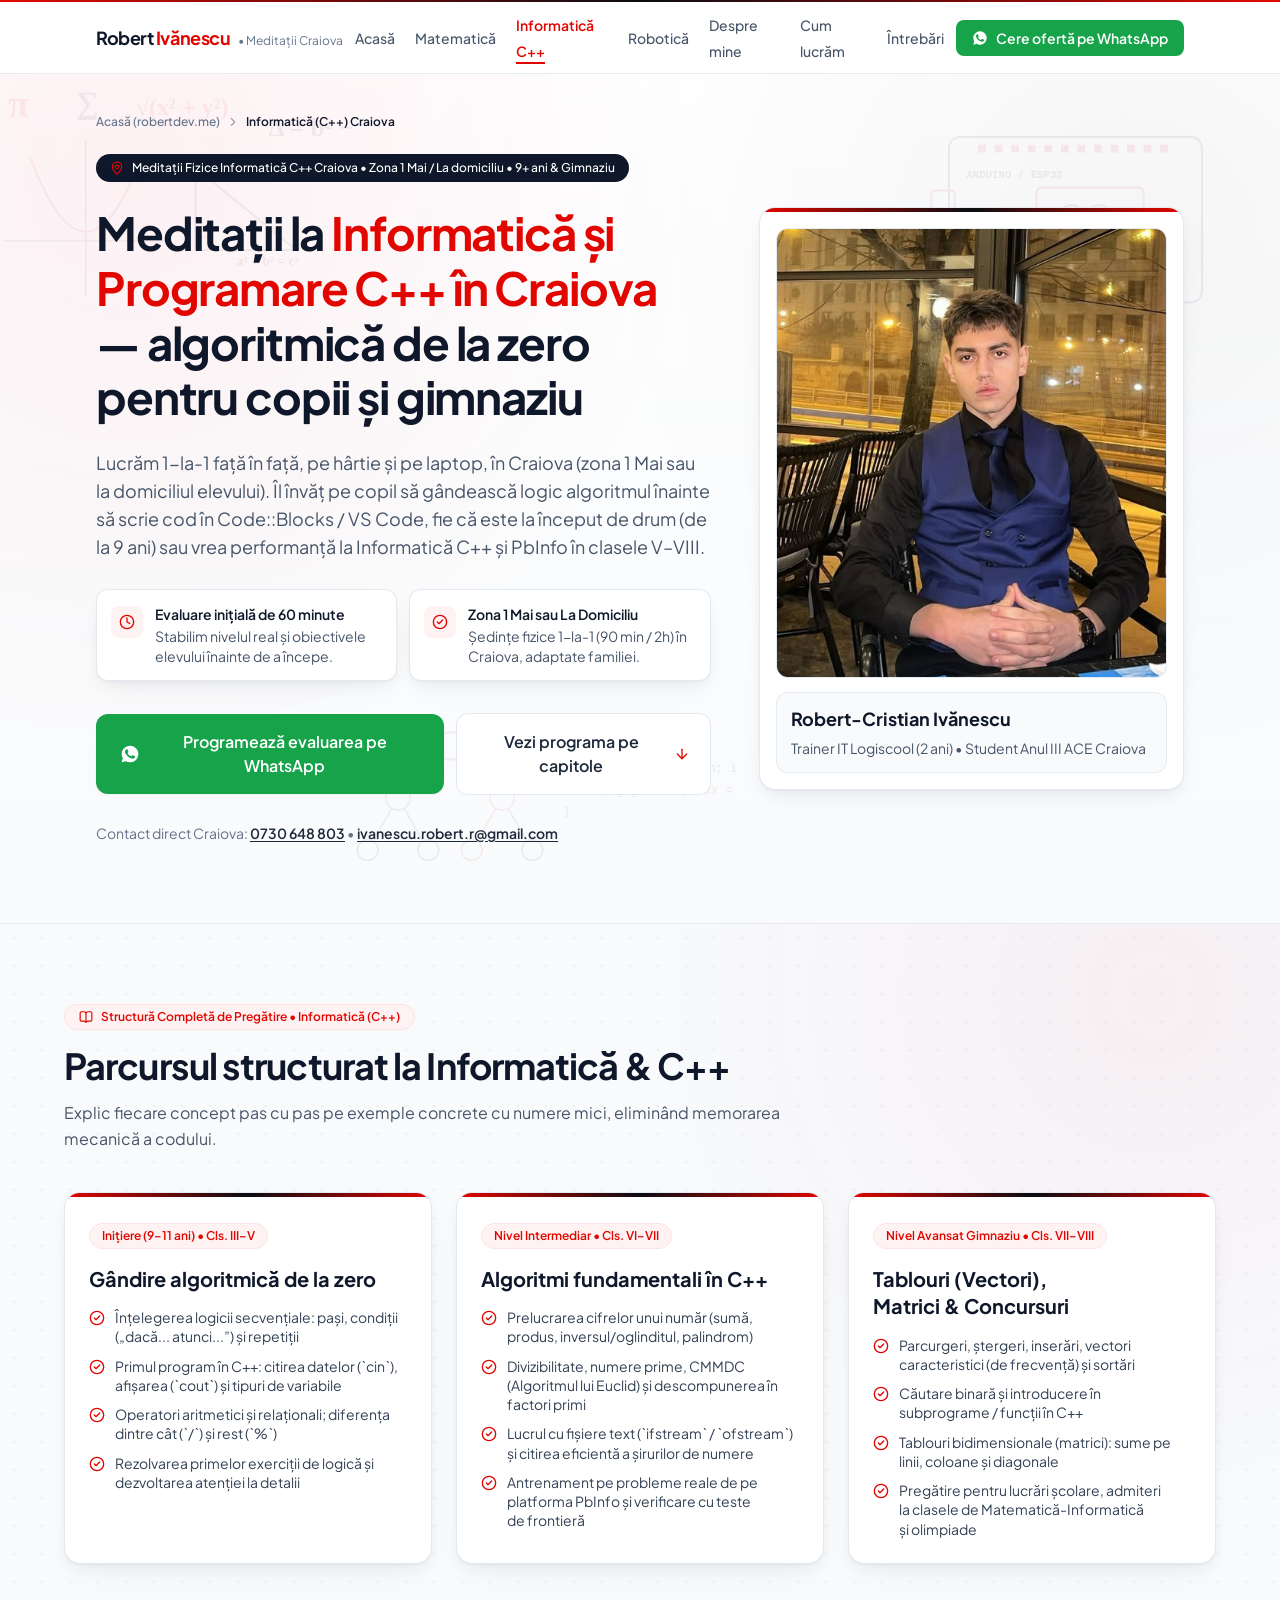
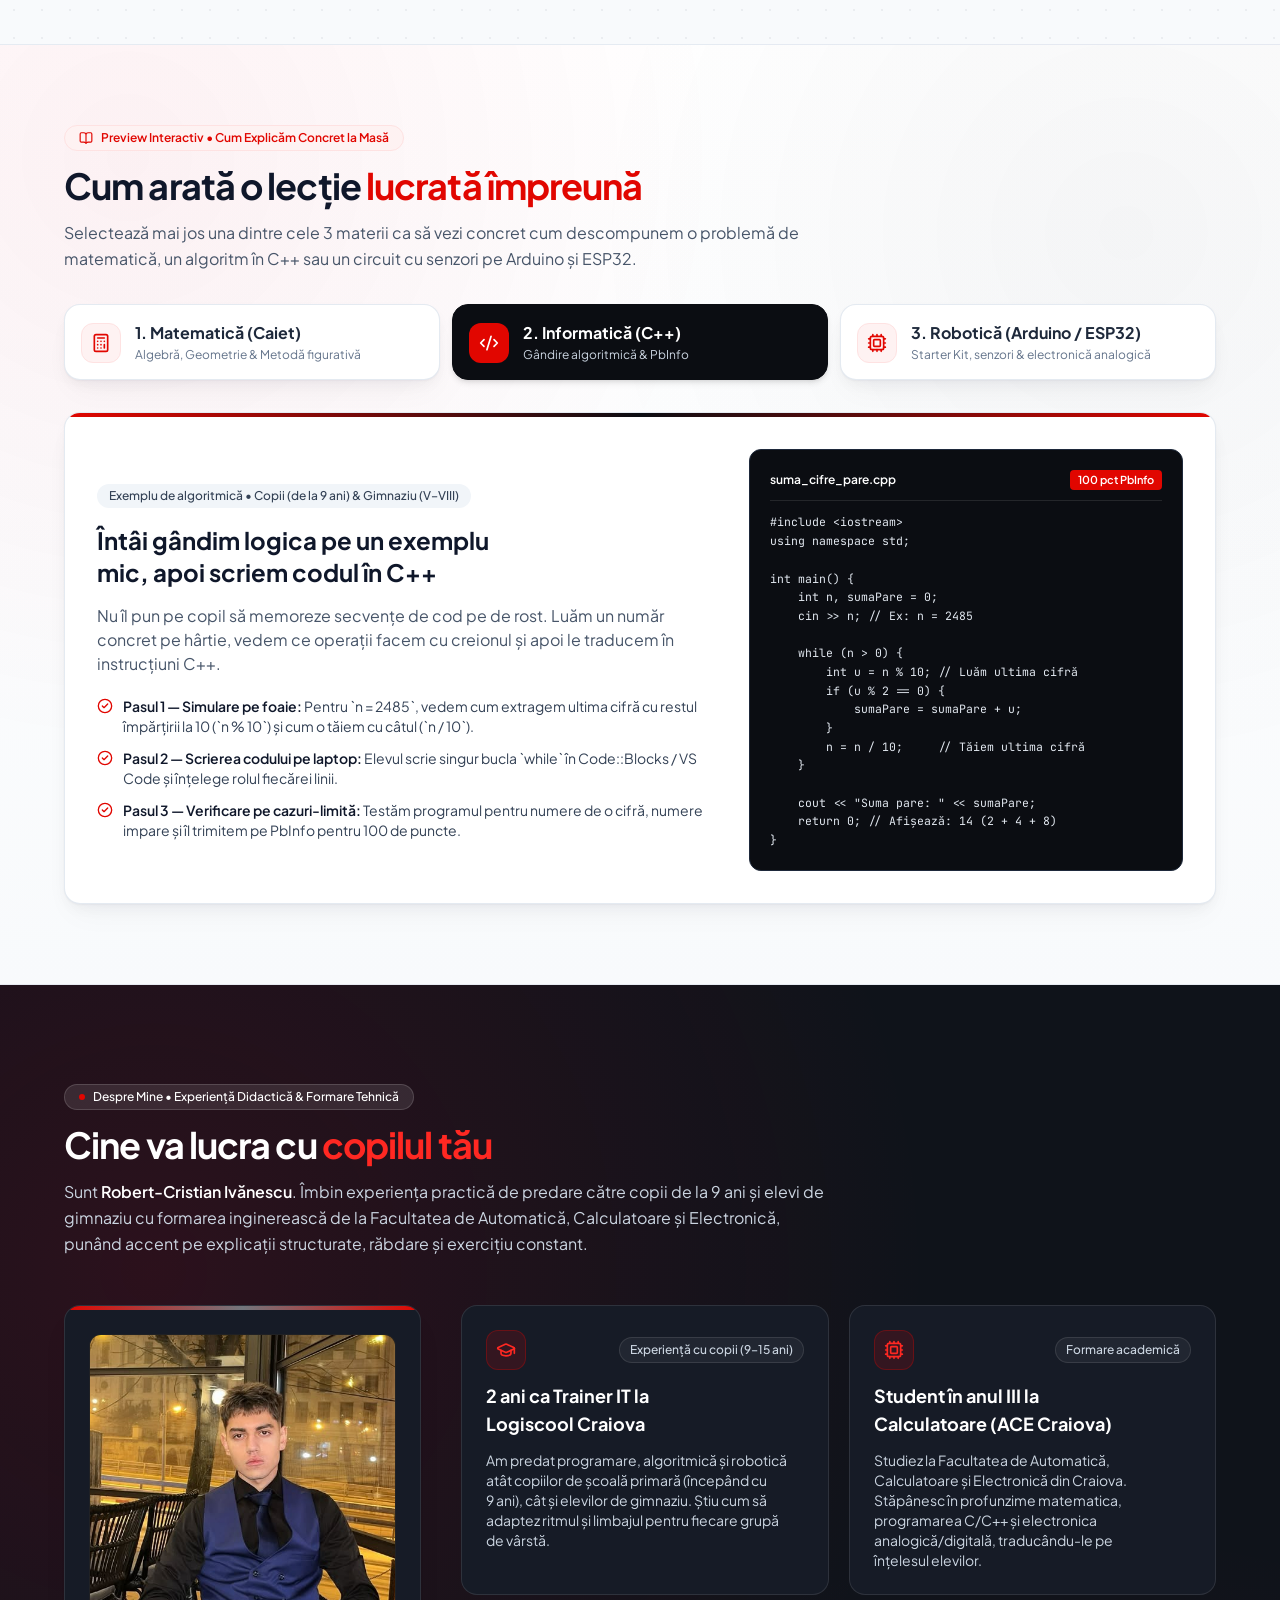
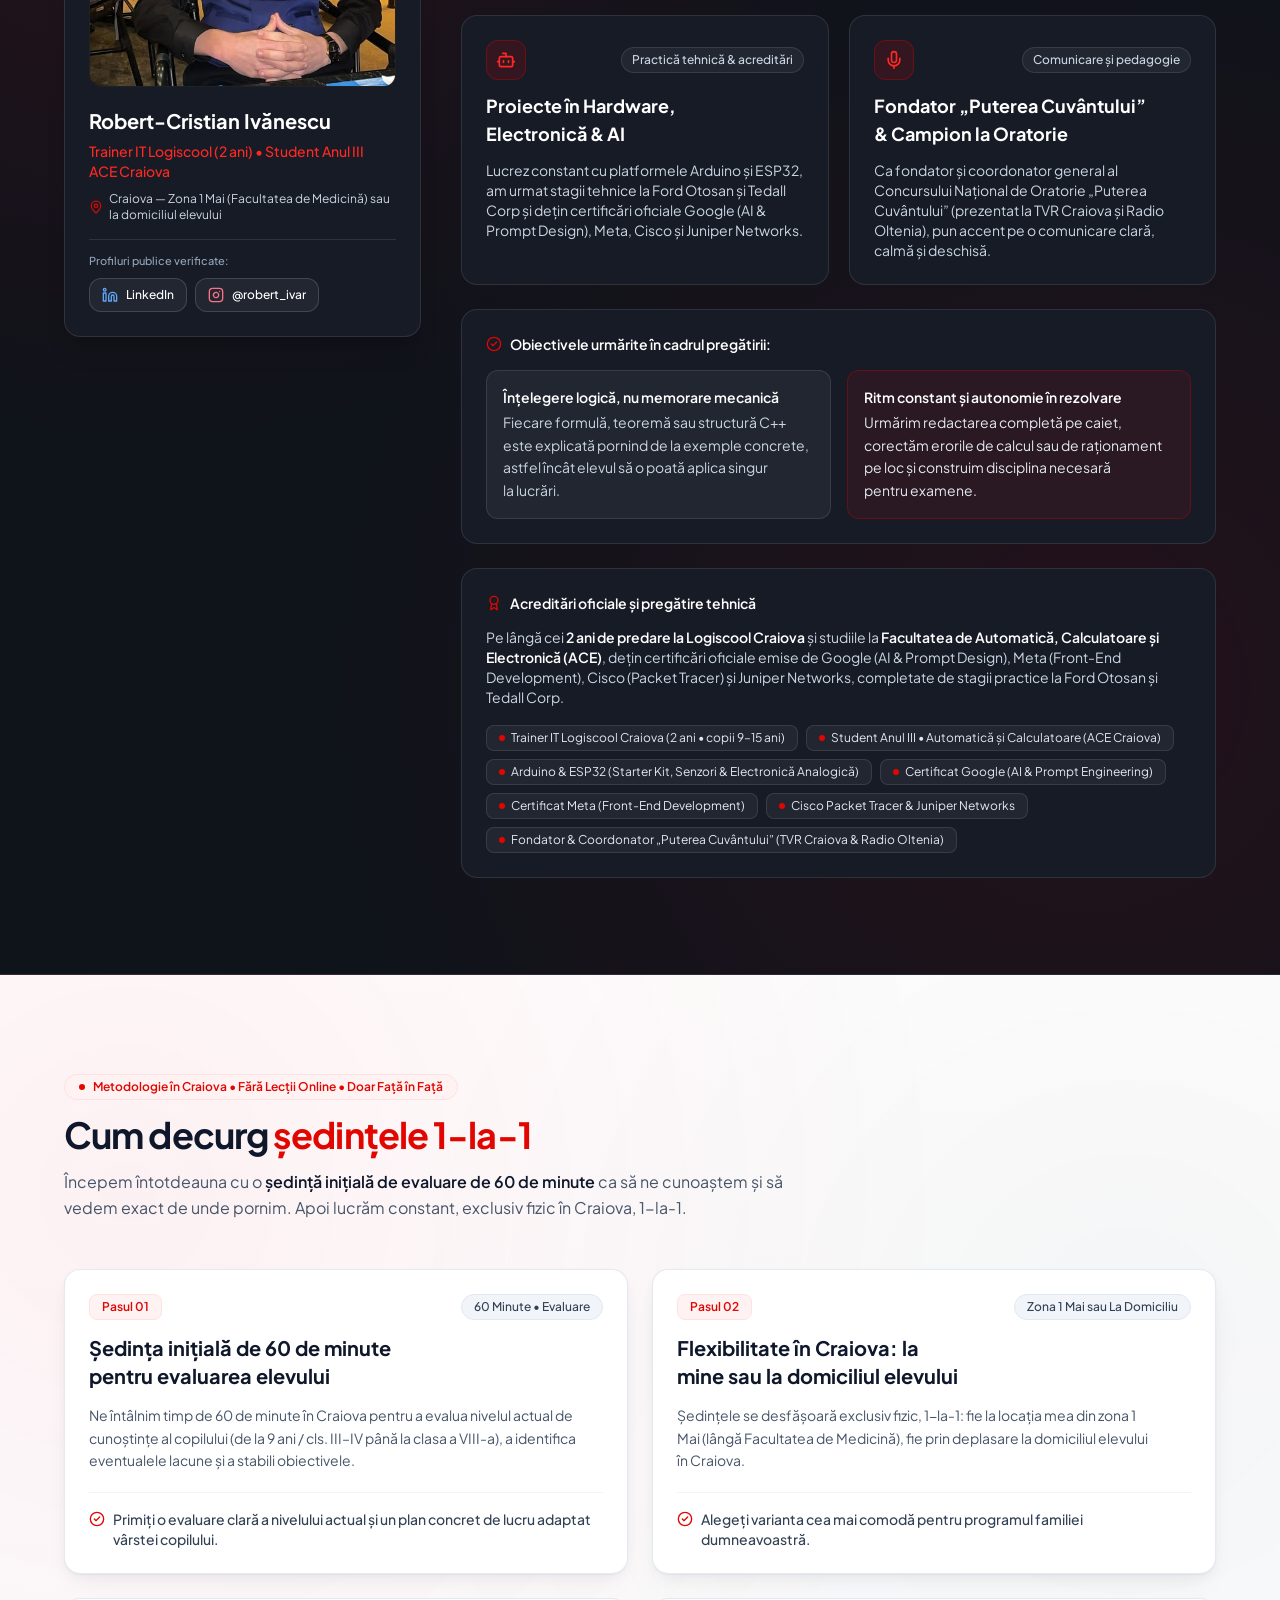
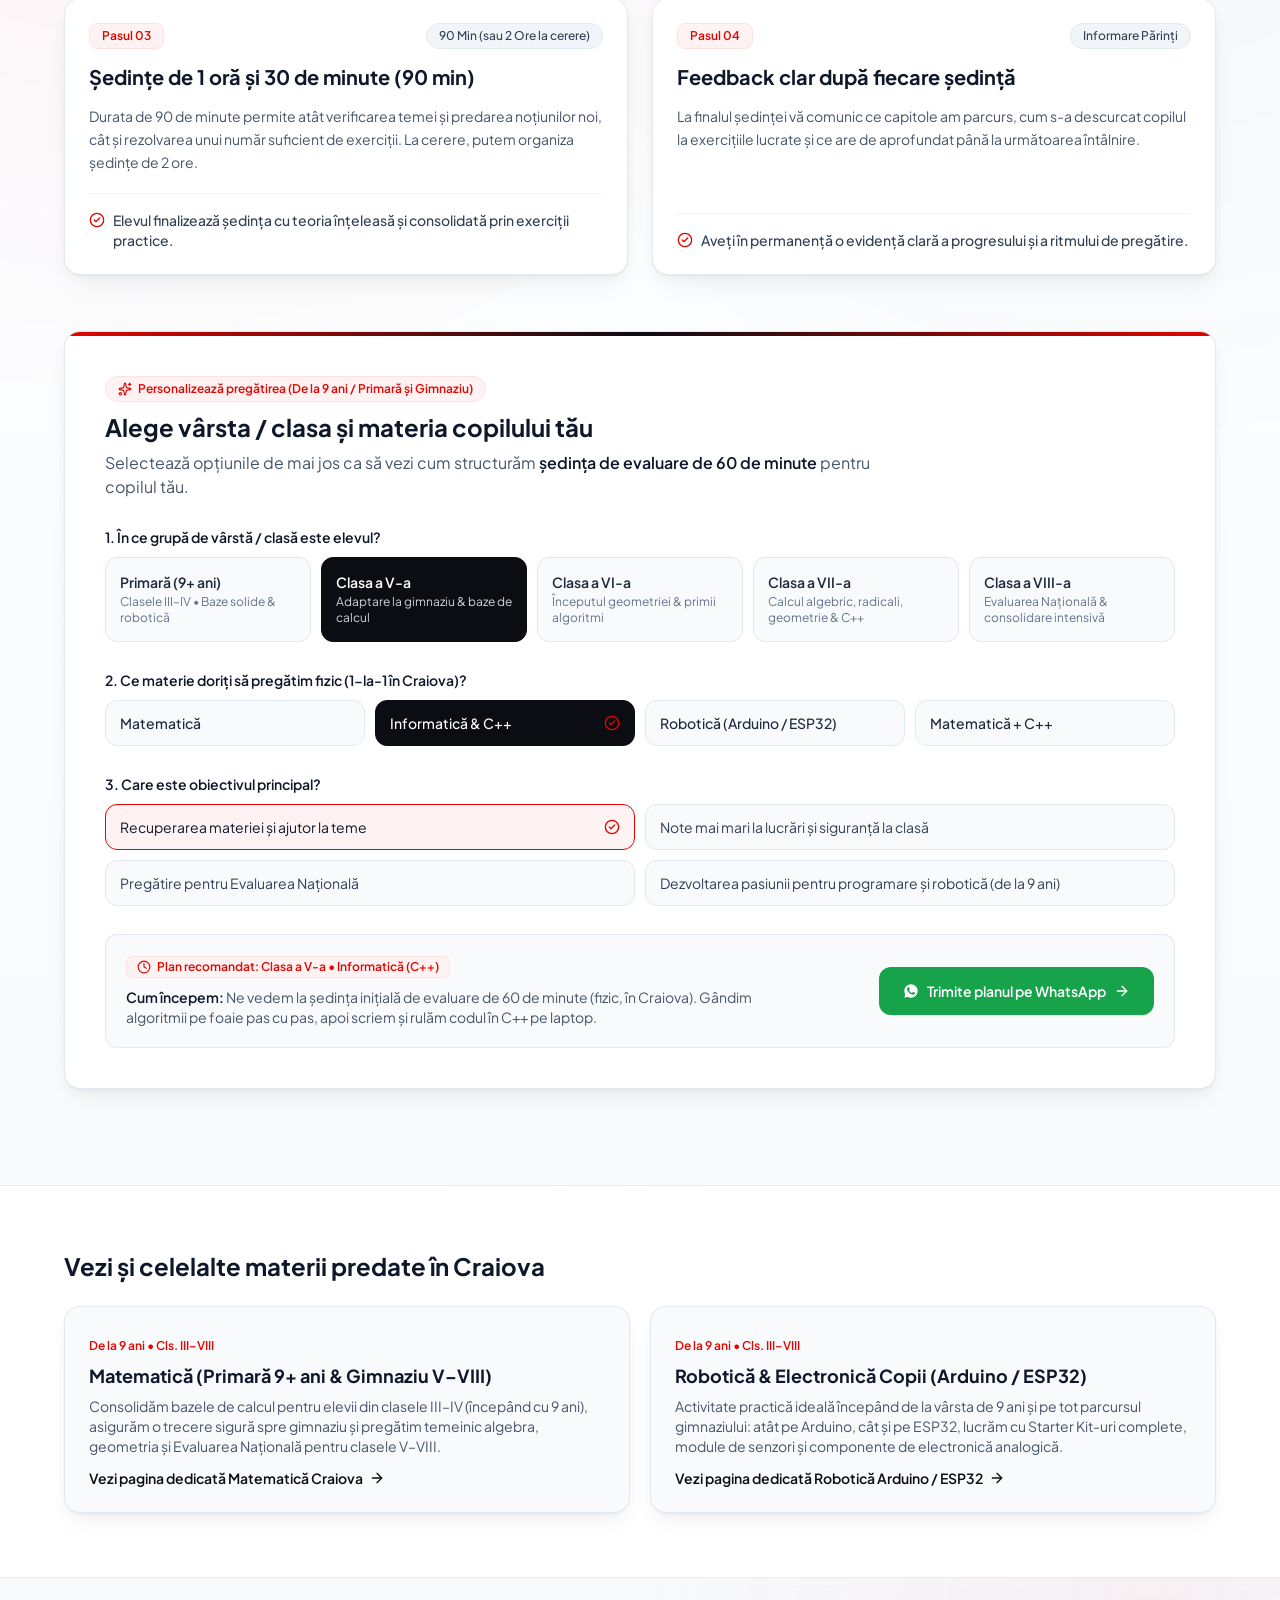
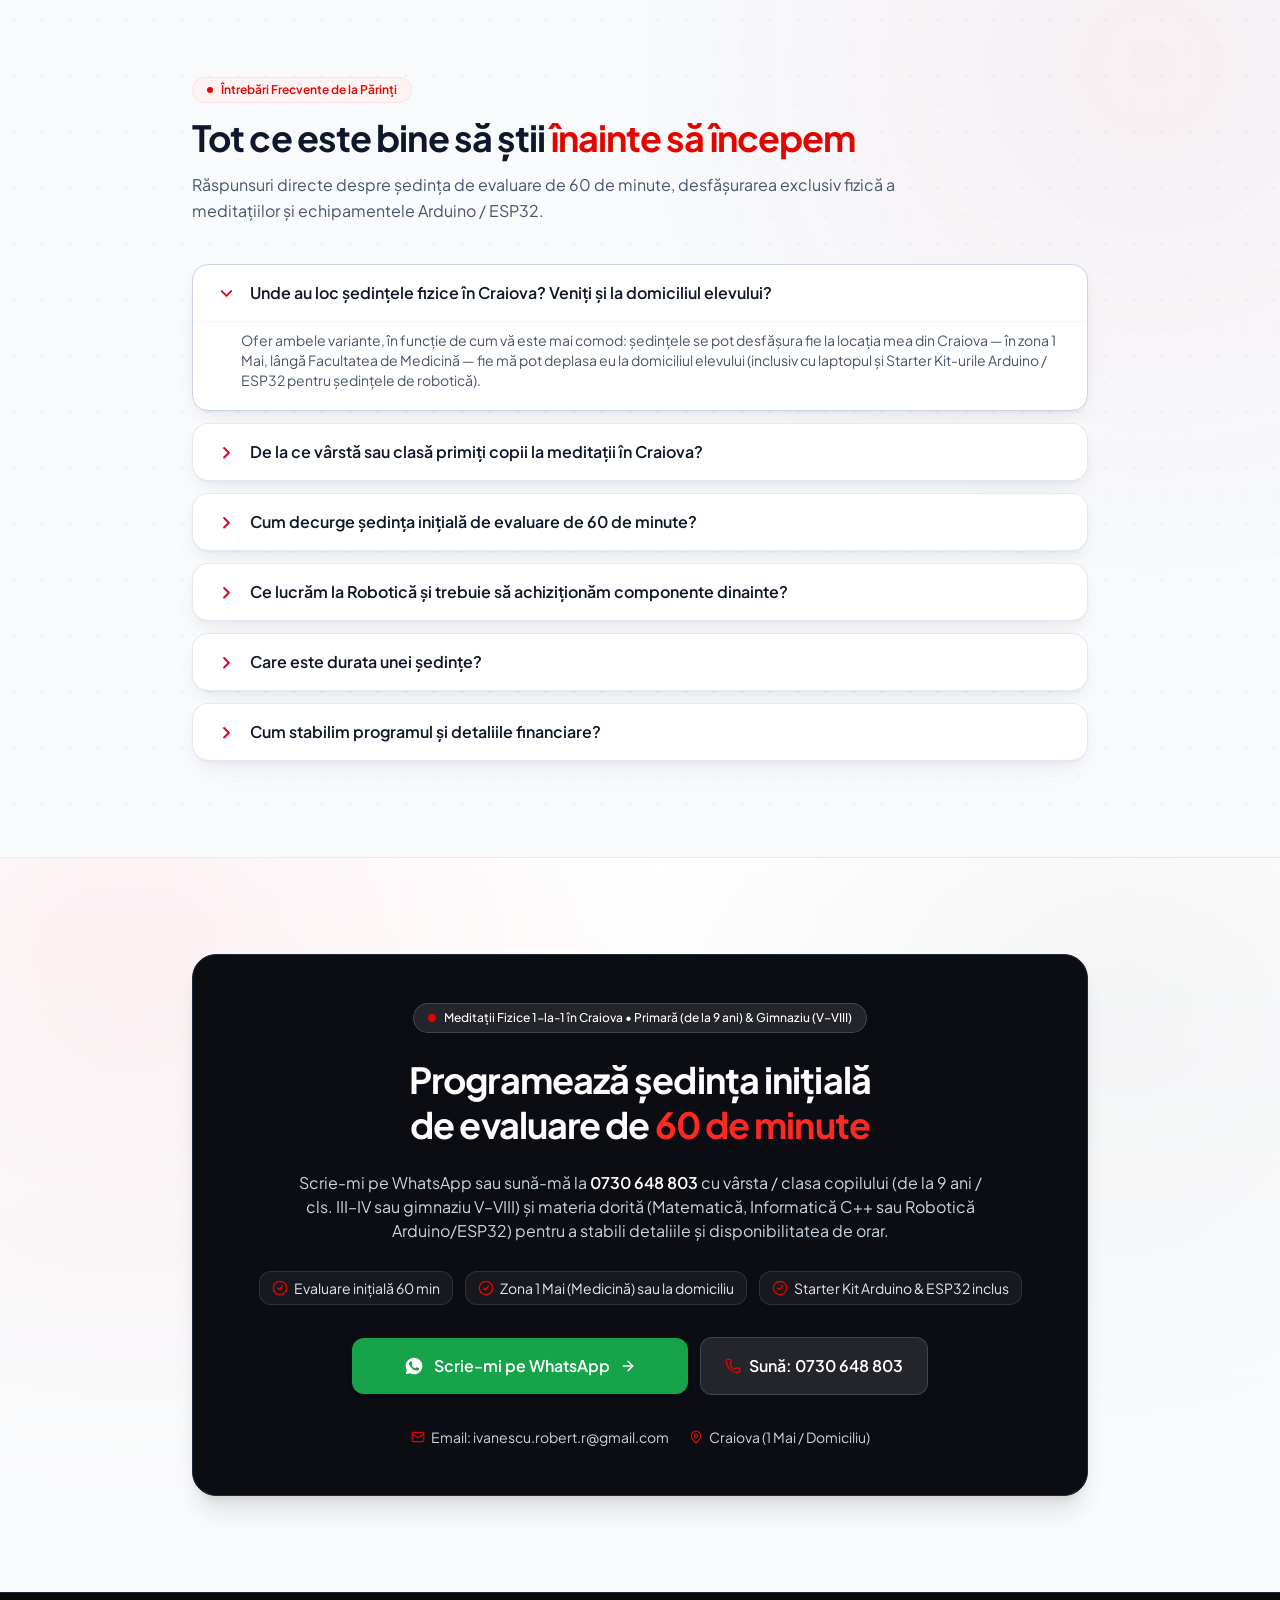
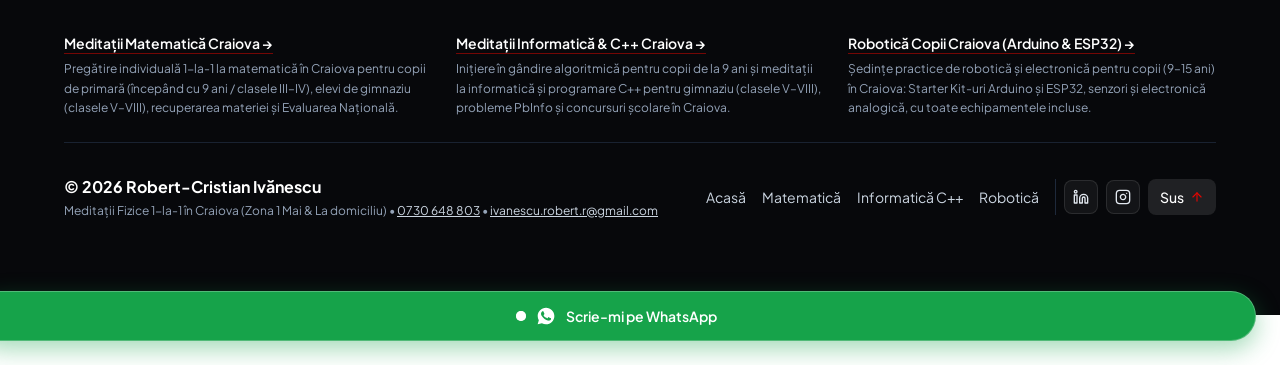
==== commit f0376fdd: "Fix minor Romanian copy typos in tutoringData modules" ====
--- a/meditatii-informatica-craiova/index.html
+++ b/meditatii-informatica-craiova/index.html
@@ -84,7 +84,7 @@
     </script>
     <script type="module" crossorigin src="/assets/vendor-icons-CVZkmHmZ.js"></script>
     <script type="module" crossorigin src="/assets/vendor-react-RlxluetE.js"></script>
-    <script type="module" crossorigin src="/assets/main-Clv5zhV6.js"></script>
+    <script type="module" crossorigin src="/assets/main-DZAigT6h.js"></script>
     <link rel="stylesheet" crossorigin href="/assets/main-BWhdVpZb.css">
   </head>
   <body class="bg-white text-slate-900 antialiased">
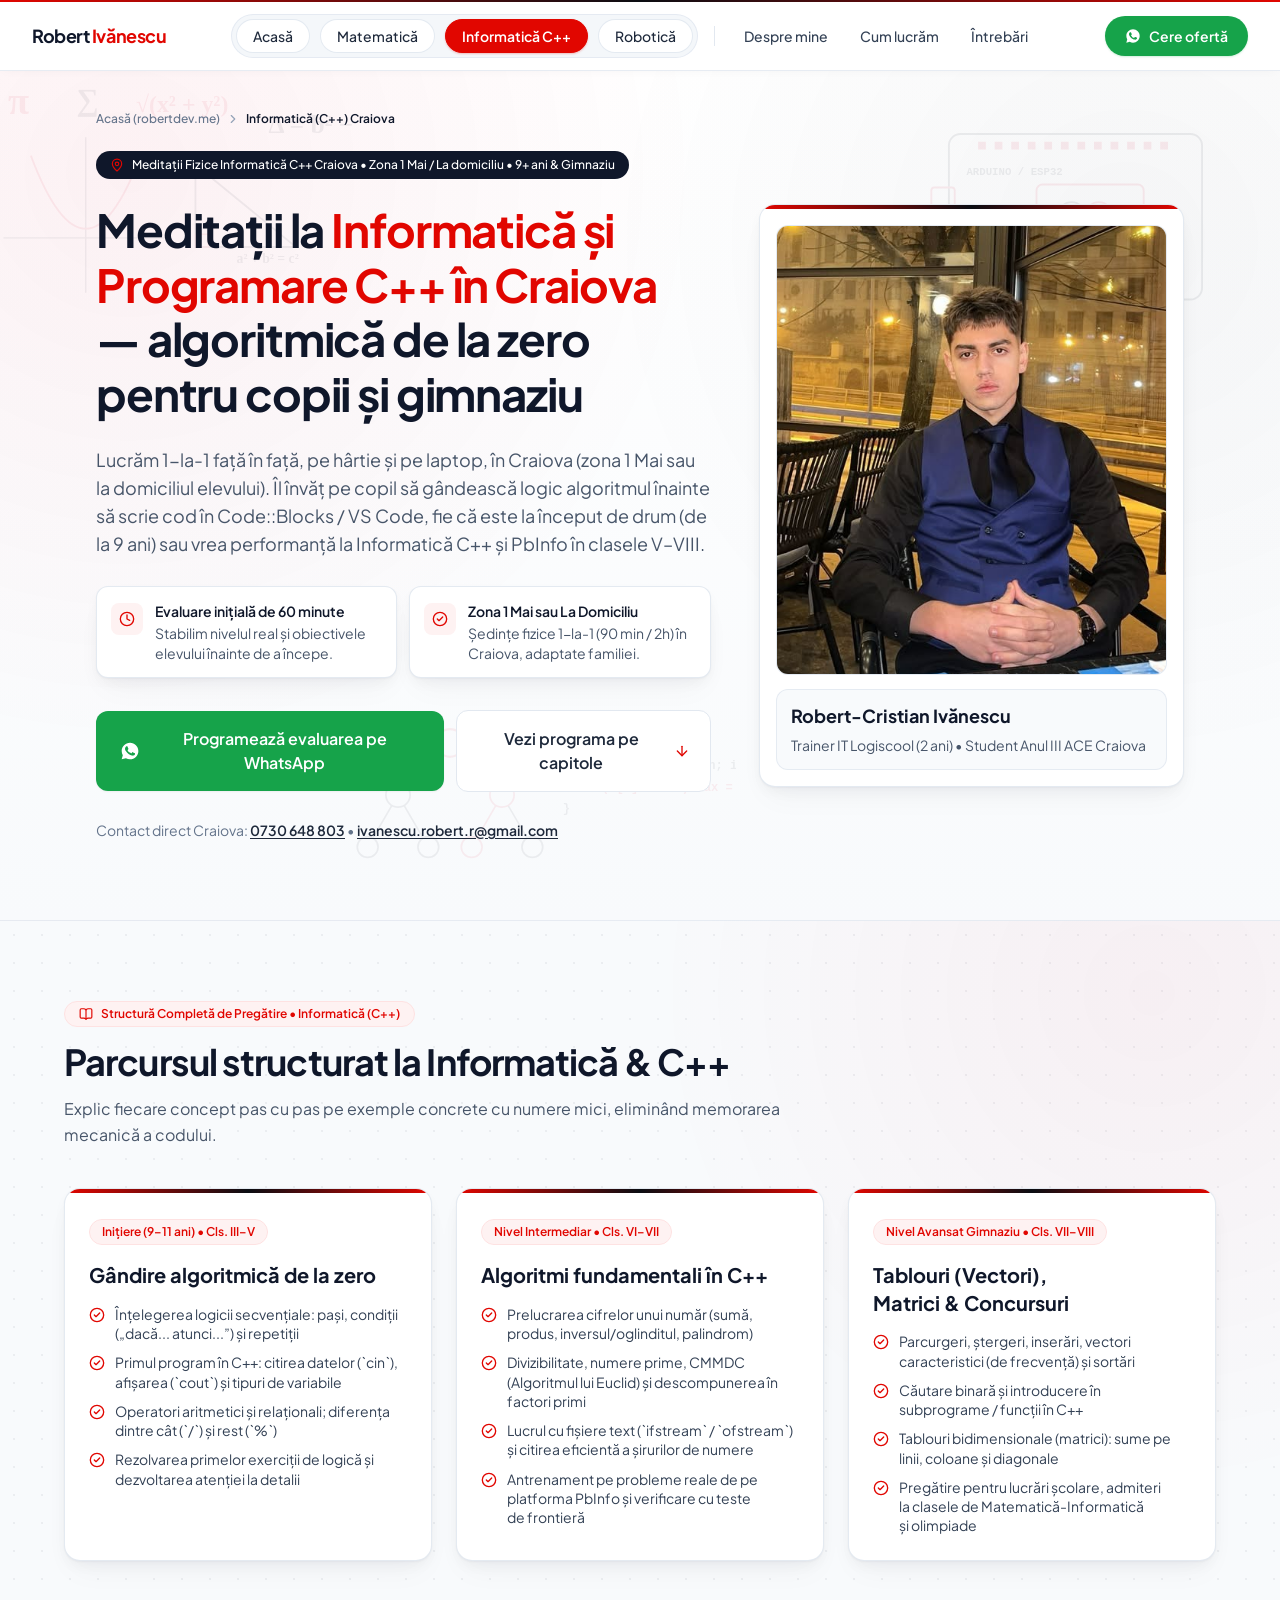
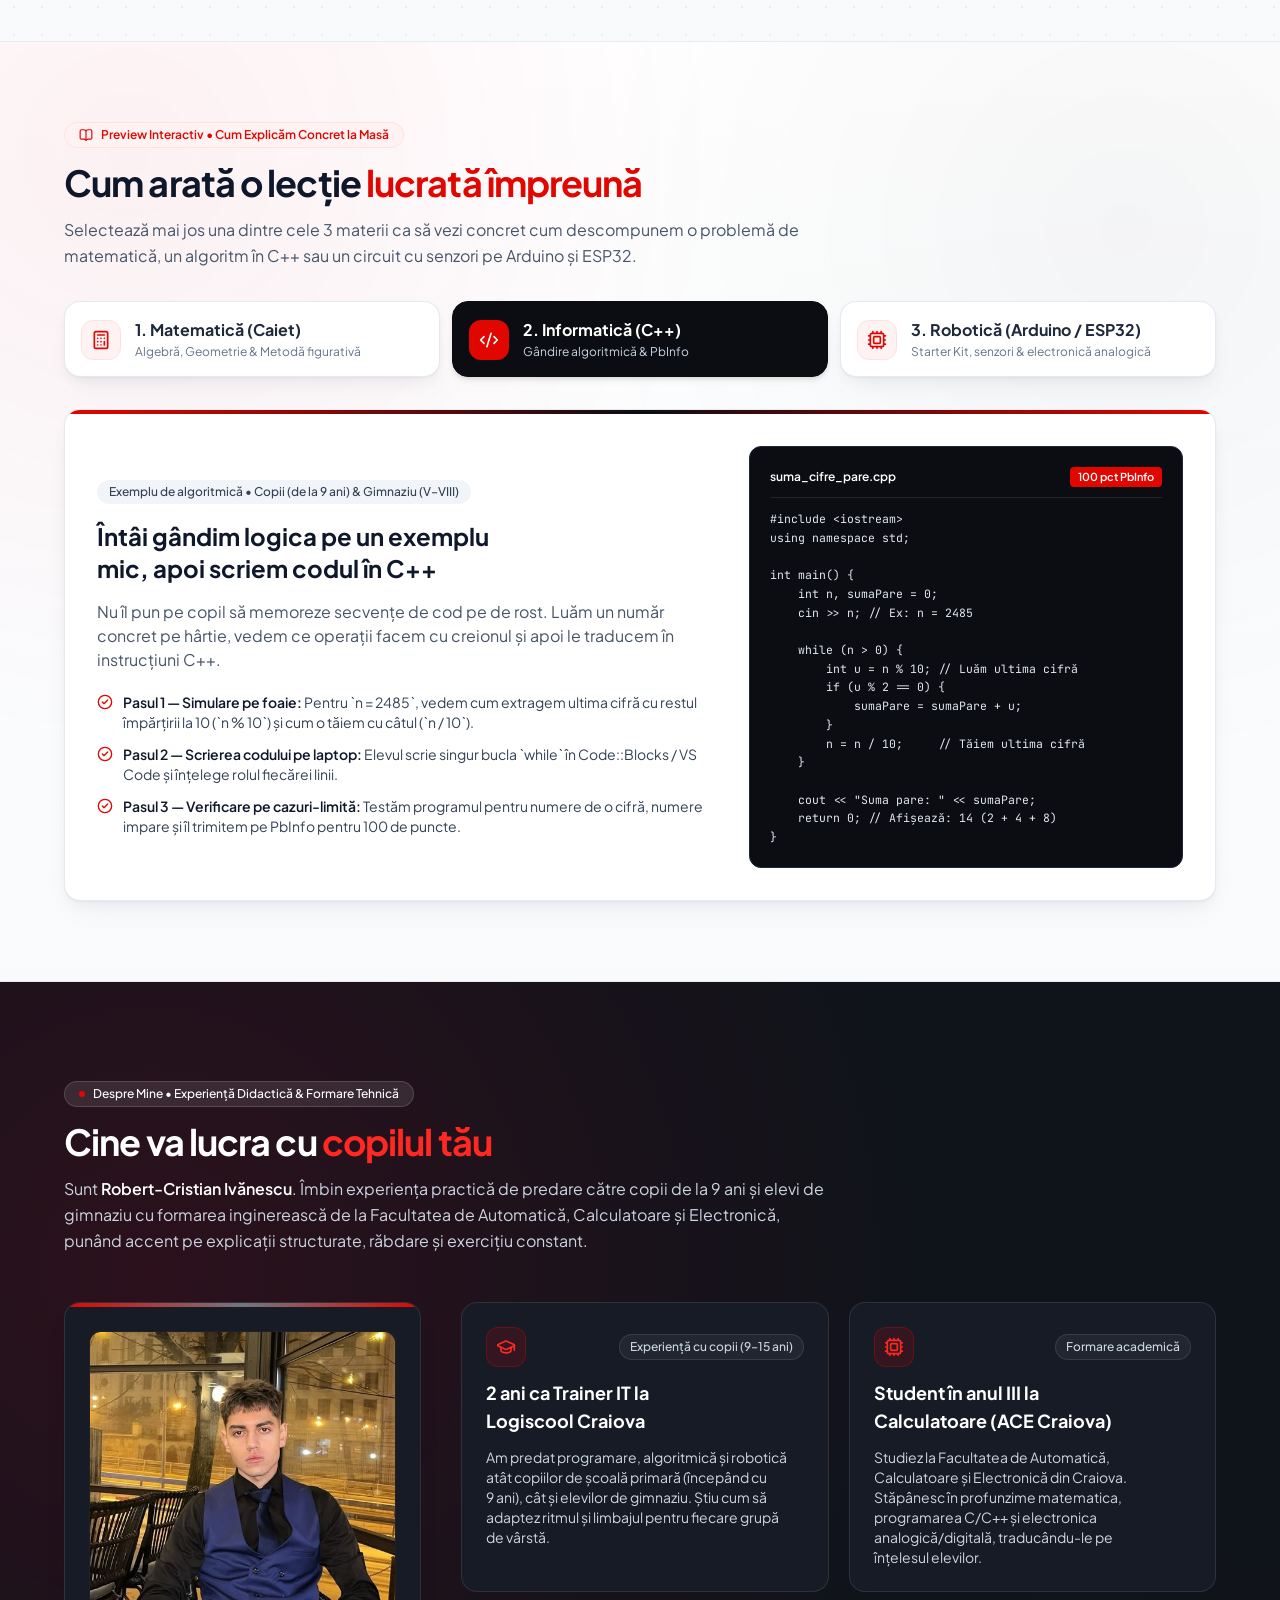
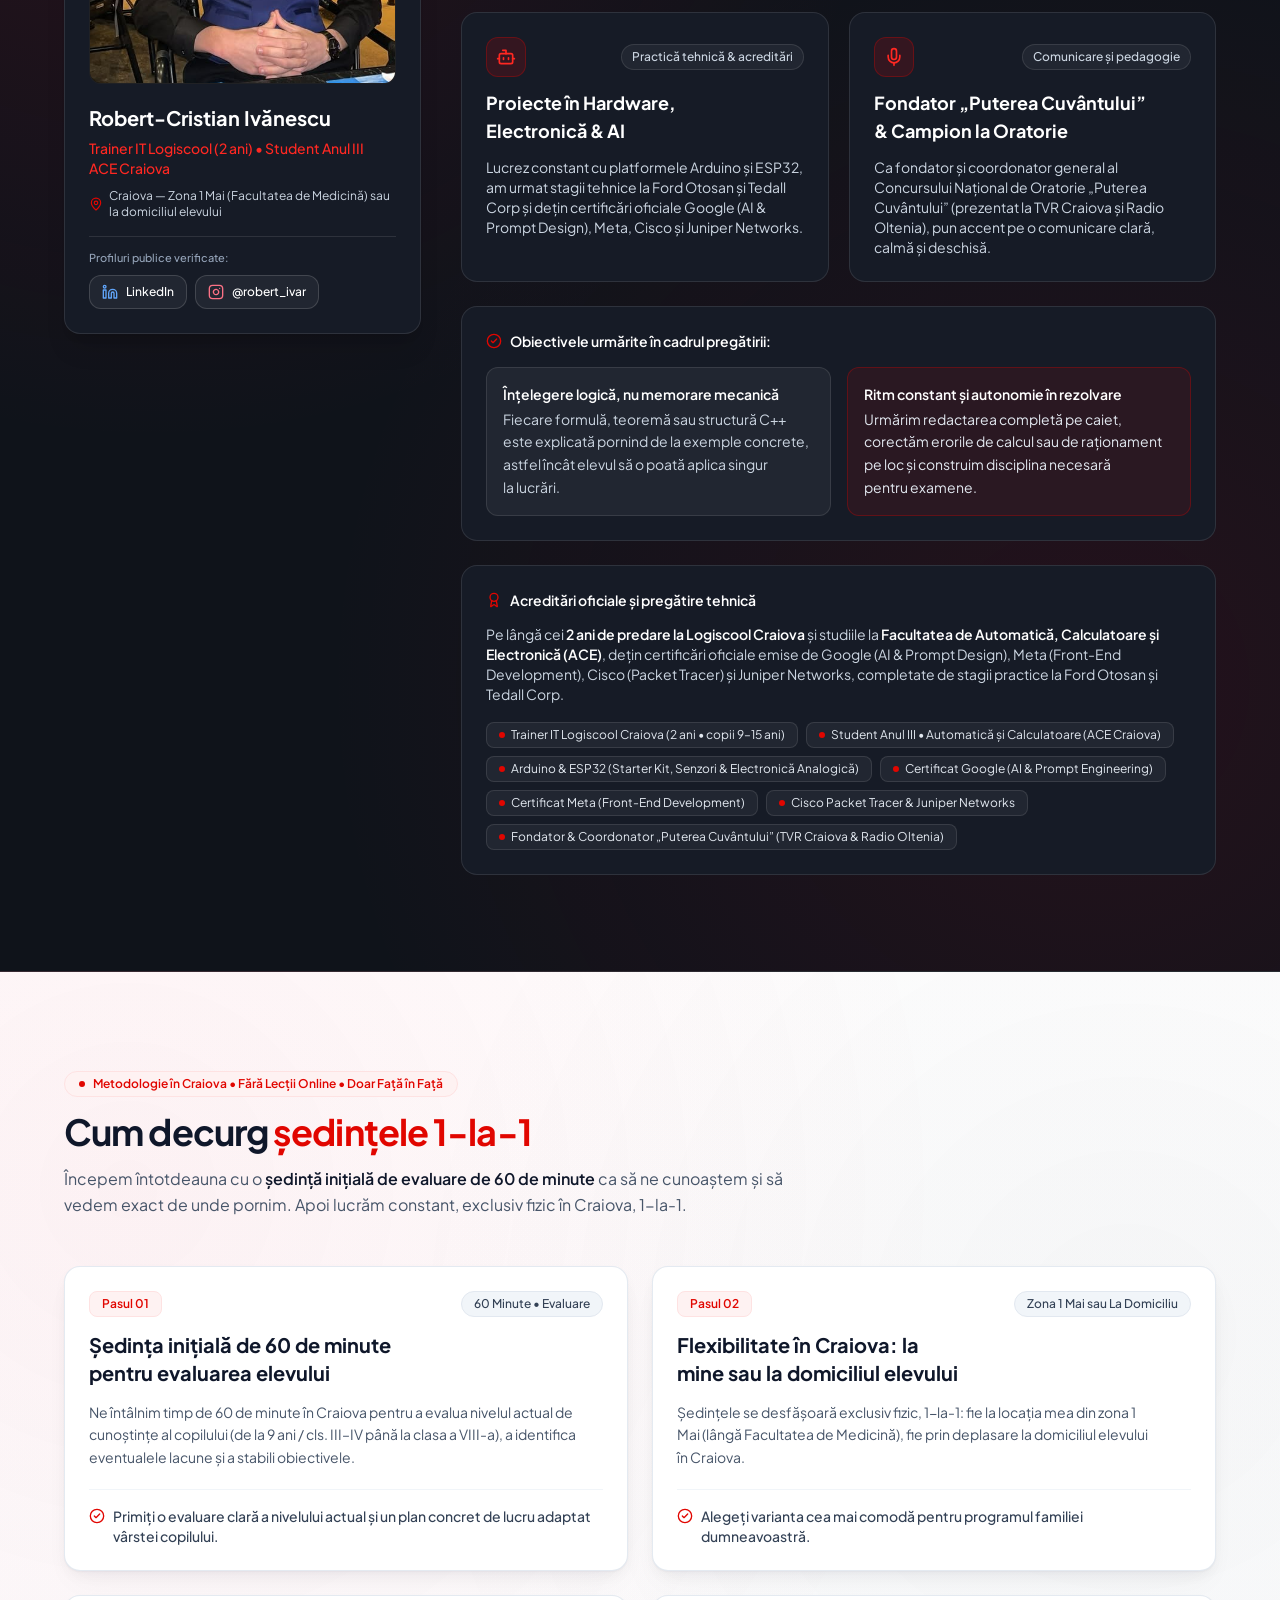
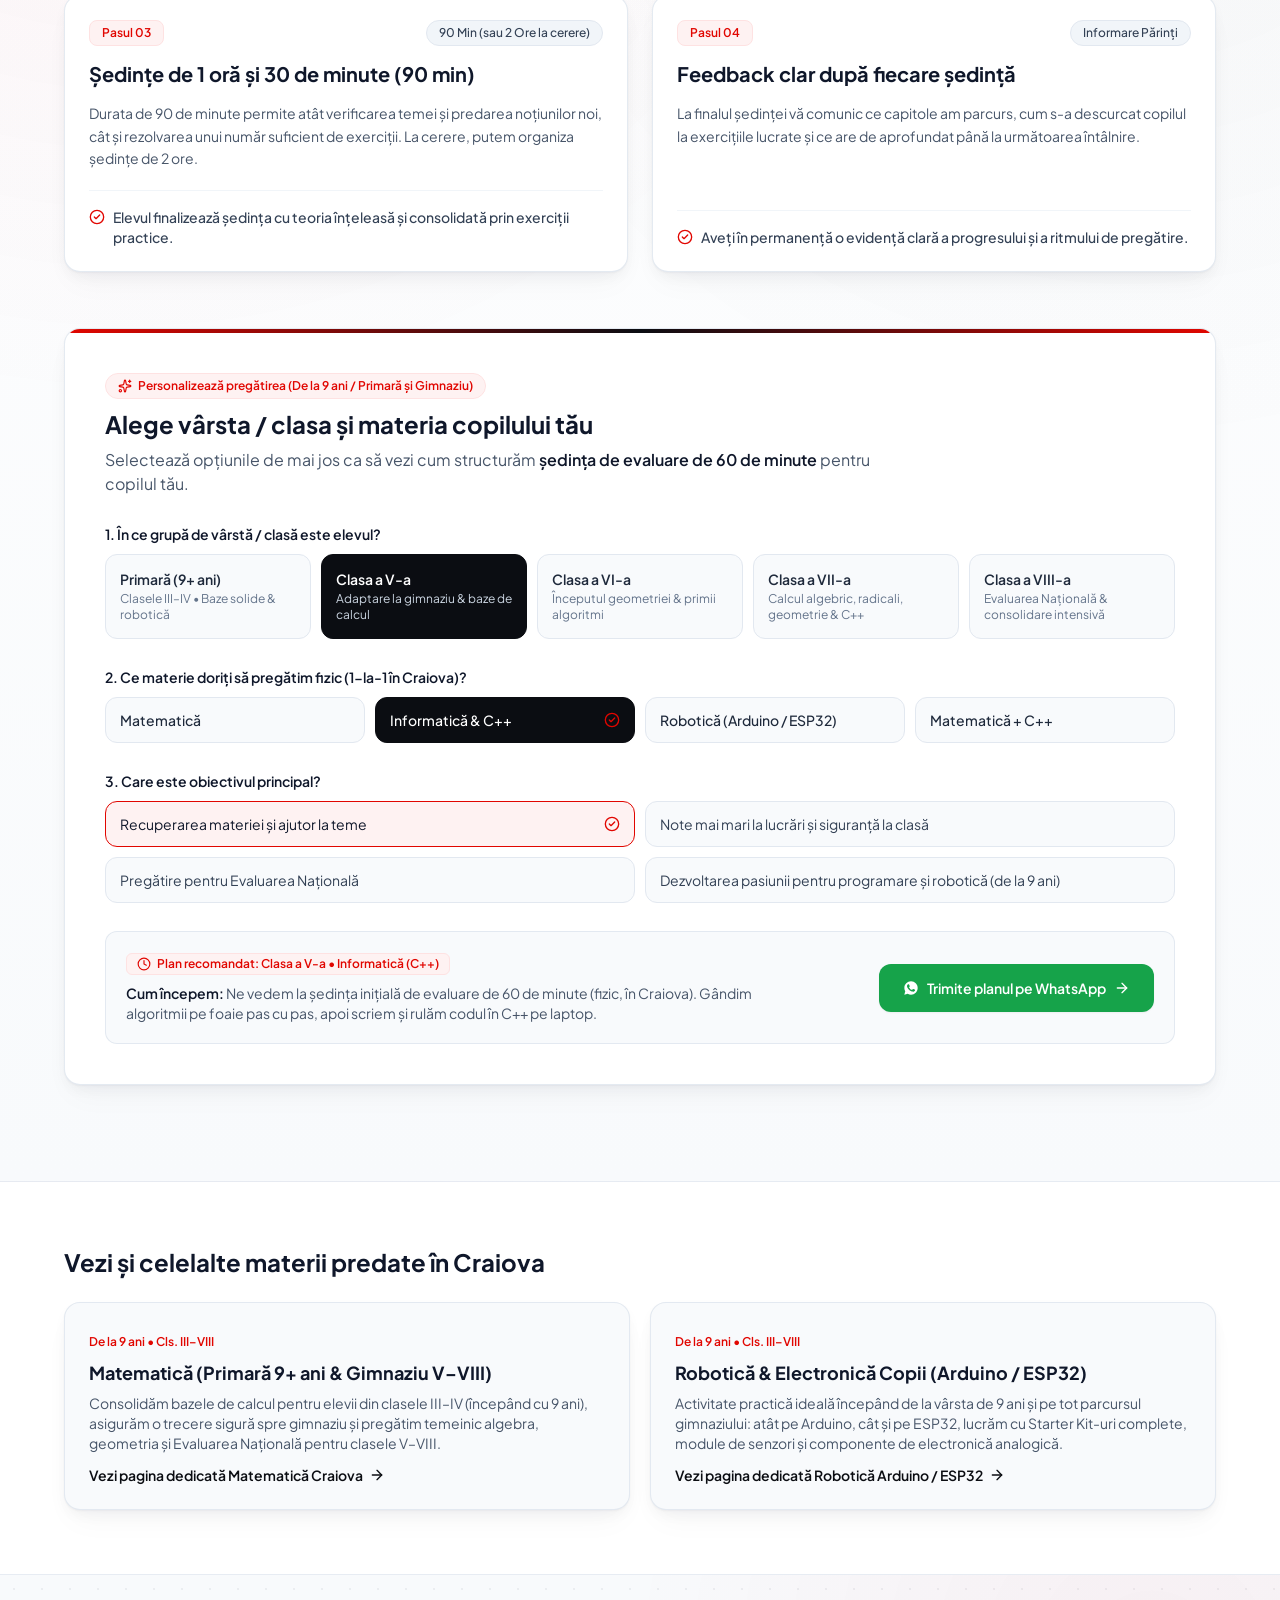
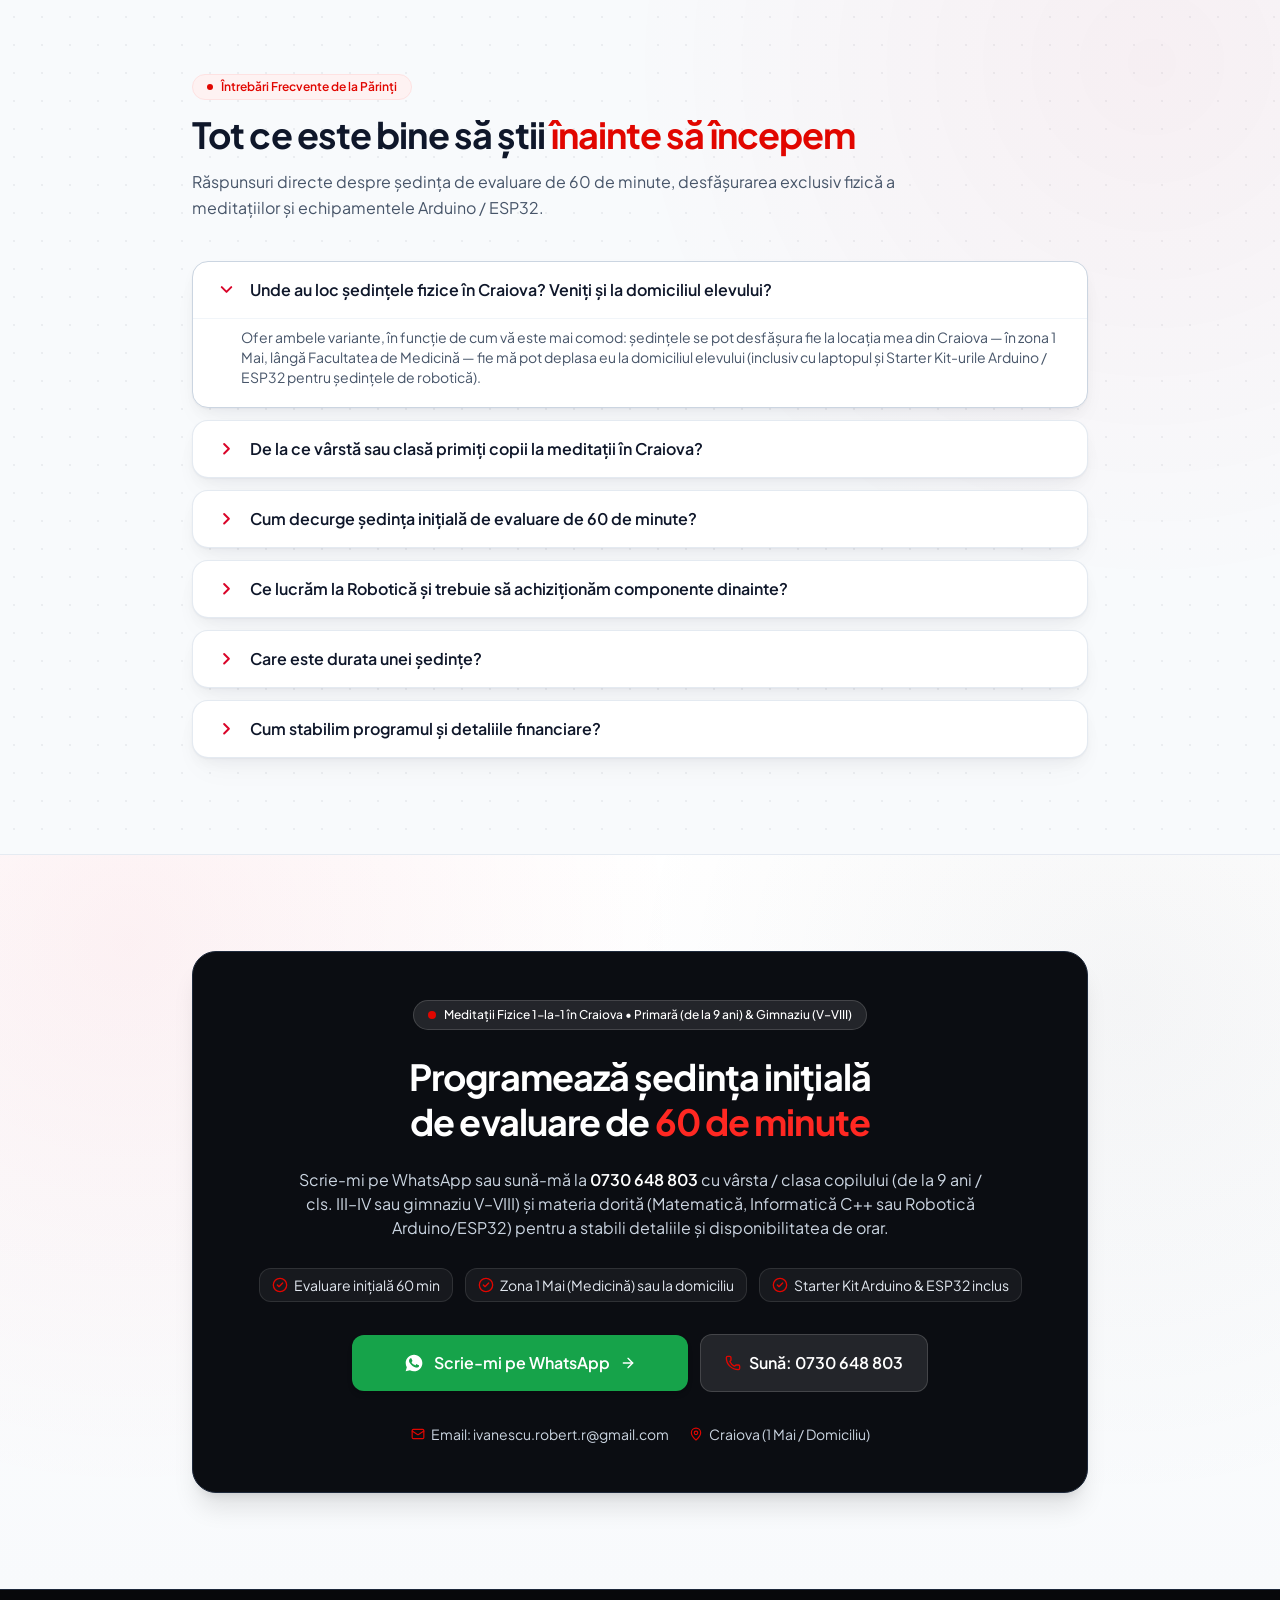
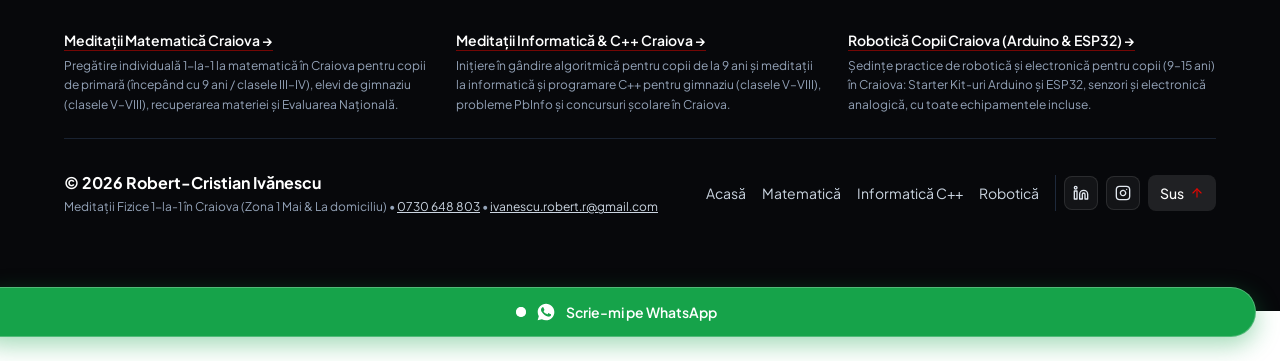
==== commit 7b71bff7: "Refine navbar pill buttons: airier spacing and highlighted page state" ====
--- a/meditatii-informatica-craiova/index.html
+++ b/meditatii-informatica-craiova/index.html
@@ -84,8 +84,8 @@
     </script>
     <script type="module" crossorigin src="/assets/vendor-icons-CVZkmHmZ.js"></script>
     <script type="module" crossorigin src="/assets/vendor-react-RlxluetE.js"></script>
-    <script type="module" crossorigin src="/assets/main-DZAigT6h.js"></script>
-    <link rel="stylesheet" crossorigin href="/assets/main-BWhdVpZb.css">
+    <script type="module" crossorigin src="/assets/main-miLvKE3h.js"></script>
+    <link rel="stylesheet" crossorigin href="/assets/main-D8y2mIxP.css">
   </head>
   <body class="bg-white text-slate-900 antialiased">
     <div id="root" data-page="informatica">
--- a/assets/main-D8y2mIxP.css
+++ b/assets/main-D8y2mIxP.css
@@ -0,0 +1 @@
+*,:before,:after{--tw-border-spacing-x: 0;--tw-border-spacing-y: 0;--tw-translate-x: 0;--tw-translate-y: 0;--tw-rotate: 0;--tw-skew-x: 0;--tw-skew-y: 0;--tw-scale-x: 1;--tw-scale-y: 1;--tw-pan-x: ;--tw-pan-y: ;--tw-pinch-zoom: ;--tw-scroll-snap-strictness: proximity;--tw-gradient-from-position: ;--tw-gradient-via-position: ;--tw-gradient-to-position: ;--tw-ordinal: ;--tw-slashed-zero: ;--tw-numeric-figure: ;--tw-numeric-spacing: ;--tw-numeric-fraction: ;--tw-ring-inset: ;--tw-ring-offset-width: 0px;--tw-ring-offset-color: #fff;--tw-ring-color: rgb(59 130 246 / .5);--tw-ring-offset-shadow: 0 0 #0000;--tw-ring-shadow: 0 0 #0000;--tw-shadow: 0 0 #0000;--tw-shadow-colored: 0 0 #0000;--tw-blur: ;--tw-brightness: ;--tw-contrast: ;--tw-grayscale: ;--tw-hue-rotate: ;--tw-invert: ;--tw-saturate: ;--tw-sepia: ;--tw-drop-shadow: ;--tw-backdrop-blur: ;--tw-backdrop-brightness: ;--tw-backdrop-contrast: ;--tw-backdrop-grayscale: ;--tw-backdrop-hue-rotate: ;--tw-backdrop-invert: ;--tw-backdrop-opacity: ;--tw-backdrop-saturate: ;--tw-backdrop-sepia: ;--tw-contain-size: ;--tw-contain-layout: ;--tw-contain-paint: ;--tw-contain-style: }::backdrop{--tw-border-spacing-x: 0;--tw-border-spacing-y: 0;--tw-translate-x: 0;--tw-translate-y: 0;--tw-rotate: 0;--tw-skew-x: 0;--tw-skew-y: 0;--tw-scale-x: 1;--tw-scale-y: 1;--tw-pan-x: ;--tw-pan-y: ;--tw-pinch-zoom: ;--tw-scroll-snap-strictness: proximity;--tw-gradient-from-position: ;--tw-gradient-via-position: ;--tw-gradient-to-position: ;--tw-ordinal: ;--tw-slashed-zero: ;--tw-numeric-figure: ;--tw-numeric-spacing: ;--tw-numeric-fraction: ;--tw-ring-inset: ;--tw-ring-offset-width: 0px;--tw-ring-offset-color: #fff;--tw-ring-color: rgb(59 130 246 / .5);--tw-ring-offset-shadow: 0 0 #0000;--tw-ring-shadow: 0 0 #0000;--tw-shadow: 0 0 #0000;--tw-shadow-colored: 0 0 #0000;--tw-blur: ;--tw-brightness: ;--tw-contrast: ;--tw-grayscale: ;--tw-hue-rotate: ;--tw-invert: ;--tw-saturate: ;--tw-sepia: ;--tw-drop-shadow: ;--tw-backdrop-blur: ;--tw-backdrop-brightness: ;--tw-backdrop-contrast: ;--tw-backdrop-grayscale: ;--tw-backdrop-hue-rotate: ;--tw-backdrop-invert: ;--tw-backdrop-opacity: ;--tw-backdrop-saturate: ;--tw-backdrop-sepia: ;--tw-contain-size: ;--tw-contain-layout: ;--tw-contain-paint: ;--tw-contain-style: }*,:before,:after{box-sizing:border-box;border-width:0;border-style:solid;border-color:#e5e7eb}:before,:after{--tw-content: ""}html,:host{line-height:1.5;-webkit-text-size-adjust:100%;-moz-tab-size:4;-o-tab-size:4;tab-size:4;font-family:Plus Jakarta Sans,Inter,system-ui,-apple-system,sans-serif;font-feature-settings:normal;font-variation-settings:normal;-webkit-tap-highlight-color:transparent}body{margin:0;line-height:inherit}hr{height:0;color:inherit;border-top-width:1px}abbr:where([title]){-webkit-text-decoration:underline dotted;text-decoration:underline dotted}h1,h2,h3,h4,h5,h6{font-size:inherit;font-weight:inherit}a{color:inherit;text-decoration:inherit}b,strong{font-weight:bolder}code,kbd,samp,pre{font-family:JetBrains Mono,ui-monospace,SFMono-Regular,Menlo,monospace;font-feature-settings:normal;font-variation-settings:normal;font-size:1em}small{font-size:80%}sub,sup{font-size:75%;line-height:0;position:relative;vertical-align:baseline}sub{bottom:-.25em}sup{top:-.5em}table{text-indent:0;border-color:inherit;border-collapse:collapse}button,input,optgroup,select,textarea{font-family:inherit;font-feature-settings:inherit;font-variation-settings:inherit;font-size:100%;font-weight:inherit;line-height:inherit;letter-spacing:inherit;color:inherit;margin:0;padding:0}button,select{text-transform:none}button,input:where([type=button]),input:where([type=reset]),input:where([type=submit]){-webkit-appearance:button;background-color:transparent;background-image:none}:-moz-focusring{outline:auto}:-moz-ui-invalid{box-shadow:none}progress{vertical-align:baseline}::-webkit-inner-spin-button,::-webkit-outer-spin-button{height:auto}[type=search]{-webkit-appearance:textfield;outline-offset:-2px}::-webkit-search-decoration{-webkit-appearance:none}::-webkit-file-upload-button{-webkit-appearance:button;font:inherit}summary{display:list-item}blockquote,dl,dd,h1,h2,h3,h4,h5,h6,hr,figure,p,pre{margin:0}fieldset{margin:0;padding:0}legend{padding:0}ol,ul,menu{list-style:none;margin:0;padding:0}dialog{padding:0}textarea{resize:vertical}input::-moz-placeholder,textarea::-moz-placeholder{opacity:1;color:#9ca3af}input::placeholder,textarea::placeholder{opacity:1;color:#9ca3af}button,[role=button]{cursor:pointer}:disabled{cursor:default}img,svg,video,canvas,audio,iframe,embed,object{display:block;vertical-align:middle}img,video{max-width:100%;height:auto}[hidden]:where(:not([hidden=until-found])){display:none}:root{--color-obsidian: #0F131A;--color-obsidian-card: #161B26;--color-white: #FFFFFF;--color-ice: #F8FAFC;--color-racing-red: #D90429;--color-whatsapp: #16A34A;--in-oklab: }@supports (background: linear-gradient(in oklab,white,black)){:root{--in-oklab: in oklab}}html{scroll-behavior:smooth;scroll-padding-top:4.75rem;container-type:scroll-state;font-family:Plus Jakarta Sans,Inter,system-ui,-apple-system,sans-serif;background-color:#fff;color:#0f172a;line-height:1.5;-webkit-font-smoothing:antialiased;-moz-osx-font-smoothing:grayscale}body{background-color:#fff;color:#0f172a;line-height:1.6;text-align:start;overflow-x:hidden;margin:0}h1,h2,h3{text-wrap:balance}p,li,blockquote{text-wrap:pretty;overflow-wrap:break-word}::-moz-selection{background-color:#d9042924;color:#0f172a}::selection{background-color:#d9042924;color:#0f172a}.sr-only{position:absolute;width:1px;height:1px;padding:0;margin:-1px;overflow:hidden;clip:rect(0,0,0,0);white-space:nowrap;border-width:0}.pointer-events-none{pointer-events:none}.fixed{position:fixed}.absolute{position:absolute}.relative{position:relative}.inset-0{top:0;right:0;bottom:0;left:0}.-left-6{left:-1.5rem}.-top-4{top:-1rem}.bottom-2{bottom:.5rem}.bottom-4{bottom:1rem}.left-1\/4{left:25%}.right-0{right:0}.right-4{right:1rem}.top-6{top:1.5rem}.z-0{z-index:0}.z-10{z-index:10}.z-50{z-index:50}.m-0{margin:0}.mx-auto{margin-left:auto;margin-right:auto}.mb-0\.5{margin-bottom:.125rem}.mb-1{margin-bottom:.25rem}.mb-10{margin-bottom:2.5rem}.mb-6{margin-bottom:1.5rem}.mt-0\.5{margin-top:.125rem}.mt-2{margin-top:.5rem}.mt-5{margin-top:1.25rem}.mt-auto{margin-top:auto}.block{display:block}.inline-block{display:inline-block}.flex{display:flex}.inline-flex{display:inline-flex}.grid{display:grid}.hidden{display:none}.aspect-\[4\/4\.6\]{aspect-ratio:4/4.6}.h-1{height:.25rem}.h-1\.5{height:.375rem}.h-10{height:2.5rem}.h-11{height:2.75rem}.h-2{height:.5rem}.h-2\.5{height:.625rem}.h-3\.5{height:.875rem}.h-4{height:1rem}.h-5{height:1.25rem}.h-8{height:2rem}.h-\[2px\]{height:2px}.h-auto{height:auto}.h-full{height:100%}.min-h-\[4\.25rem\]{min-height:4.25rem}.min-h-screen{min-height:100vh}.w-1\.5{width:.375rem}.w-10{width:2.5rem}.w-11{width:2.75rem}.w-2{width:.5rem}.w-2\.5{width:.625rem}.w-3\.5{width:.875rem}.w-4{width:1rem}.w-5{width:1.25rem}.w-72{width:18rem}.w-8{width:2rem}.w-80{width:20rem}.w-full{width:100%}.w-px{width:1px}.min-w-0{min-width:0px}.max-w-2xl{max-width:42rem}.max-w-3xl{max-width:48rem}.max-w-4xl{max-width:56rem}.max-w-6xl{max-width:72rem}.max-w-7xl{max-width:80rem}.max-w-\[240px\]{max-width:240px}.max-w-\[58ch\]{max-width:58ch}.max-w-\[62ch\]{max-width:62ch}.max-w-\[65ch\]{max-width:65ch}.max-w-sm{max-width:24rem}.max-w-xl{max-width:36rem}.flex-1{flex:1 1 0%}.shrink-0{flex-shrink:0}.scale-\[1\.06\]{--tw-scale-x: 1.06;--tw-scale-y: 1.06;transform:translate(var(--tw-translate-x),var(--tw-translate-y)) rotate(var(--tw-rotate)) skew(var(--tw-skew-x)) skewY(var(--tw-skew-y)) scaleX(var(--tw-scale-x)) scaleY(var(--tw-scale-y))}@keyframes ping{75%,to{transform:scale(2);opacity:0}}.animate-ping{animation:ping 1s cubic-bezier(0,0,.2,1) infinite}@keyframes pulse{50%{opacity:.5}}.animate-pulse{animation:pulse 2s cubic-bezier(.4,0,.6,1) infinite}.cursor-pointer{cursor:pointer}.select-none{-webkit-user-select:none;-moz-user-select:none;user-select:none}.scroll-mt-16{scroll-margin-top:4rem}.scroll-mt-20{scroll-margin-top:5rem}.list-none{list-style-type:none}.grid-cols-1{grid-template-columns:repeat(1,minmax(0,1fr))}.grid-cols-2{grid-template-columns:repeat(2,minmax(0,1fr))}.flex-col{flex-direction:column}.flex-wrap{flex-wrap:wrap}.items-start{align-items:flex-start}.items-center{align-items:center}.items-baseline{align-items:baseline}.items-stretch{align-items:stretch}.justify-center{justify-content:center}.justify-between{justify-content:space-between}.gap-1\.5{gap:.375rem}.gap-10{gap:2.5rem}.gap-2{gap:.5rem}.gap-2\.5{gap:.625rem}.gap-3{gap:.75rem}.gap-3\.5{gap:.875rem}.gap-4{gap:1rem}.gap-5{gap:1.25rem}.gap-6{gap:1.5rem}.gap-8{gap:2rem}.space-y-1>:not([hidden])~:not([hidden]){--tw-space-y-reverse: 0;margin-top:calc(.25rem * calc(1 - var(--tw-space-y-reverse)));margin-bottom:calc(.25rem * var(--tw-space-y-reverse))}.space-y-1\.5>:not([hidden])~:not([hidden]){--tw-space-y-reverse: 0;margin-top:calc(.375rem * calc(1 - var(--tw-space-y-reverse)));margin-bottom:calc(.375rem * var(--tw-space-y-reverse))}.space-y-10>:not([hidden])~:not([hidden]){--tw-space-y-reverse: 0;margin-top:calc(2.5rem * calc(1 - var(--tw-space-y-reverse)));margin-bottom:calc(2.5rem * var(--tw-space-y-reverse))}.space-y-14>:not([hidden])~:not([hidden]){--tw-space-y-reverse: 0;margin-top:calc(3.5rem * calc(1 - var(--tw-space-y-reverse)));margin-bottom:calc(3.5rem * var(--tw-space-y-reverse))}.space-y-2>:not([hidden])~:not([hidden]){--tw-space-y-reverse: 0;margin-top:calc(.5rem * calc(1 - var(--tw-space-y-reverse)));margin-bottom:calc(.5rem * var(--tw-space-y-reverse))}.space-y-2\.5>:not([hidden])~:not([hidden]){--tw-space-y-reverse: 0;margin-top:calc(.625rem * calc(1 - var(--tw-space-y-reverse)));margin-bottom:calc(.625rem * var(--tw-space-y-reverse))}.space-y-3>:not([hidden])~:not([hidden]){--tw-space-y-reverse: 0;margin-top:calc(.75rem * calc(1 - var(--tw-space-y-reverse)));margin-bottom:calc(.75rem * var(--tw-space-y-reverse))}.space-y-3\.5>:not([hidden])~:not([hidden]){--tw-space-y-reverse: 0;margin-top:calc(.875rem * calc(1 - var(--tw-space-y-reverse)));margin-bottom:calc(.875rem * var(--tw-space-y-reverse))}.space-y-4>:not([hidden])~:not([hidden]){--tw-space-y-reverse: 0;margin-top:calc(1rem * calc(1 - var(--tw-space-y-reverse)));margin-bottom:calc(1rem * var(--tw-space-y-reverse))}.space-y-6>:not([hidden])~:not([hidden]){--tw-space-y-reverse: 0;margin-top:calc(1.5rem * calc(1 - var(--tw-space-y-reverse)));margin-bottom:calc(1.5rem * var(--tw-space-y-reverse))}.space-y-7>:not([hidden])~:not([hidden]){--tw-space-y-reverse: 0;margin-top:calc(1.75rem * calc(1 - var(--tw-space-y-reverse)));margin-bottom:calc(1.75rem * var(--tw-space-y-reverse))}.space-y-8>:not([hidden])~:not([hidden]){--tw-space-y-reverse: 0;margin-top:calc(2rem * calc(1 - var(--tw-space-y-reverse)));margin-bottom:calc(2rem * var(--tw-space-y-reverse))}.overflow-hidden{overflow:hidden}.overflow-x-auto{overflow-x:auto}.scroll-smooth{scroll-behavior:smooth}.whitespace-nowrap{white-space:nowrap}.rounded{border-radius:.25rem}.rounded-2xl{border-radius:1rem}.rounded-3xl{border-radius:1.5rem}.rounded-full{border-radius:9999px}.rounded-lg{border-radius:.5rem}.rounded-md{border-radius:.375rem}.rounded-xl{border-radius:.75rem}.border{border-width:1px}.border-b{border-bottom-width:1px}.border-l{border-left-width:1px}.border-t{border-top-width:1px}.border-obsidian-900{--tw-border-opacity: 1;border-color:rgb(11 13 18 / var(--tw-border-opacity, 1))}.border-racing{--tw-border-opacity: 1;border-color:rgb(225 6 0 / var(--tw-border-opacity, 1))}.border-racing\/30{border-color:#e106004d}.border-red-100{--tw-border-opacity: 1;border-color:rgb(254 226 226 / var(--tw-border-opacity, 1))}.border-red-200\/80{border-color:#fecacacc}.border-slate-100{--tw-border-opacity: 1;border-color:rgb(241 245 249 / var(--tw-border-opacity, 1))}.border-slate-200{--tw-border-opacity: 1;border-color:rgb(226 232 240 / var(--tw-border-opacity, 1))}.border-slate-200\/70{border-color:#e2e8f0b3}.border-slate-200\/80{border-color:#e2e8f0cc}.border-slate-200\/90{border-color:#e2e8f0e6}.border-slate-800{--tw-border-opacity: 1;border-color:rgb(30 41 59 / var(--tw-border-opacity, 1))}.border-slate-800\/80{border-color:#1e293bcc}.border-transparent{border-color:transparent}.border-white\/10{border-color:#ffffff1a}.border-white\/15{border-color:#ffffff26}.border-white\/25{border-color:#ffffff40}.bg-\[\#161B26\]{--tw-bg-opacity: 1;background-color:rgb(22 27 38 / var(--tw-bg-opacity, 1))}.bg-obsidian-900{--tw-bg-opacity: 1;background-color:rgb(11 13 18 / var(--tw-bg-opacity, 1))}.bg-obsidian-950{--tw-bg-opacity: 1;background-color:rgb(7 8 11 / var(--tw-bg-opacity, 1))}.bg-racing{--tw-bg-opacity: 1;background-color:rgb(225 6 0 / var(--tw-bg-opacity, 1))}.bg-racing\/10{background-color:#e106001a}.bg-racing\/15{background-color:#e1060026}.bg-red-50{--tw-bg-opacity: 1;background-color:rgb(254 242 242 / var(--tw-bg-opacity, 1))}.bg-red-50\/70{background-color:#fef2f2b3}.bg-slate-100{--tw-bg-opacity: 1;background-color:rgb(241 245 249 / var(--tw-bg-opacity, 1))}.bg-slate-100\/75{background-color:#f1f5f9bf}.bg-slate-200{--tw-bg-opacity: 1;background-color:rgb(226 232 240 / var(--tw-bg-opacity, 1))}.bg-slate-50{--tw-bg-opacity: 1;background-color:rgb(248 250 252 / var(--tw-bg-opacity, 1))}.bg-slate-50\/60{background-color:#f8fafc99}.bg-slate-900{--tw-bg-opacity: 1;background-color:rgb(15 23 42 / var(--tw-bg-opacity, 1))}.bg-whatsapp{--tw-bg-opacity: 1;background-color:rgb(22 163 74 / var(--tw-bg-opacity, 1))}.bg-white{--tw-bg-opacity: 1;background-color:rgb(255 255 255 / var(--tw-bg-opacity, 1))}.bg-white\/10{background-color:#ffffff1a}.bg-white\/5{background-color:#ffffff0d}.bg-white\/95{background-color:#fffffff2}.bg-gradient-to-r{background-image:linear-gradient(to right,var(--tw-gradient-stops))}.from-racing{--tw-gradient-from: #E10600 var(--tw-gradient-from-position);--tw-gradient-to: rgb(225 6 0 / 0) var(--tw-gradient-to-position);--tw-gradient-stops: var(--tw-gradient-from), var(--tw-gradient-to)}.via-obsidian-900{--tw-gradient-to: rgb(11 13 18 / 0) var(--tw-gradient-to-position);--tw-gradient-stops: var(--tw-gradient-from), #0B0D12 var(--tw-gradient-via-position), var(--tw-gradient-to)}.via-white\/40{--tw-gradient-to: rgb(255 255 255 / 0) var(--tw-gradient-to-position);--tw-gradient-stops: var(--tw-gradient-from), rgb(255 255 255 / .4) var(--tw-gradient-via-position), var(--tw-gradient-to)}.to-racing{--tw-gradient-to: #E10600 var(--tw-gradient-to-position)}.object-cover{-o-object-fit:cover;object-fit:cover}.object-\[50\%_82\%\]{-o-object-position:50% 82%;object-position:50% 82%}.p-0{padding:0}.p-1{padding:.25rem}.p-2{padding:.5rem}.p-2\.5{padding:.625rem}.p-3{padding:.75rem}.p-3\.5{padding:.875rem}.p-4{padding:1rem}.p-5{padding:1.25rem}.p-6{padding:1.5rem}.px-1{padding-left:.25rem;padding-right:.25rem}.px-2{padding-left:.5rem;padding-right:.5rem}.px-2\.5{padding-left:.625rem;padding-right:.625rem}.px-3{padding-left:.75rem;padding-right:.75rem}.px-3\.5{padding-left:.875rem;padding-right:.875rem}.px-4{padding-left:1rem;padding-right:1rem}.px-5{padding-left:1.25rem;padding-right:1.25rem}.px-6{padding-left:1.5rem;padding-right:1.5rem}.py-0\.5{padding-top:.125rem;padding-bottom:.125rem}.py-1{padding-top:.25rem;padding-bottom:.25rem}.py-1\.5{padding-top:.375rem;padding-bottom:.375rem}.py-12{padding-top:3rem;padding-bottom:3rem}.py-16{padding-top:4rem;padding-bottom:4rem}.py-2{padding-top:.5rem;padding-bottom:.5rem}.py-2\.5{padding-top:.625rem;padding-bottom:.625rem}.py-3{padding-top:.75rem;padding-bottom:.75rem}.py-3\.5{padding-top:.875rem;padding-bottom:.875rem}.py-4{padding-top:1rem;padding-bottom:1rem}.pb-14{padding-bottom:3.5rem}.pb-2\.5{padding-bottom:.625rem}.pb-24{padding-bottom:6rem}.pb-5{padding-bottom:1.25rem}.pb-6{padding-bottom:1.5rem}.pl-11{padding-left:2.75rem}.pl-2{padding-left:.5rem}.pt-1{padding-top:.25rem}.pt-10{padding-top:2.5rem}.pt-2{padding-top:.5rem}.pt-3{padding-top:.75rem}.pt-3\.5{padding-top:.875rem}.pt-4{padding-top:1rem}.pt-6{padding-top:1.5rem}.pt-8{padding-top:2rem}.text-left{text-align:left}.text-center{text-align:center}.font-mono{font-family:JetBrains Mono,ui-monospace,SFMono-Regular,Menlo,monospace}.font-sans{font-family:Plus Jakarta Sans,Inter,system-ui,-apple-system,sans-serif}.text-\[11\.5px\]{font-size:11.5px}.text-\[11px\]{font-size:11px}.text-\[13px\]{font-size:13px}.text-base{font-size:1rem;line-height:1.5rem}.text-lg{font-size:1.125rem;line-height:1.75rem}.text-sm{font-size:.875rem;line-height:1.25rem}.text-xl{font-size:1.25rem;line-height:1.75rem}.text-xs{font-size:.75rem;line-height:1rem}.font-bold{font-weight:700}.font-medium{font-weight:500}.font-normal{font-weight:400}.font-semibold{font-weight:600}.uppercase{text-transform:uppercase}.leading-relaxed{line-height:1.625}.leading-snug{line-height:1.375}.tracking-tight{letter-spacing:-.025em}.tracking-wider{letter-spacing:.05em}.text-\[\#60A5FA\]{--tw-text-opacity: 1;color:rgb(96 165 250 / var(--tw-text-opacity, 1))}.text-obsidian-900{--tw-text-opacity: 1;color:rgb(11 13 18 / var(--tw-text-opacity, 1))}.text-racing{--tw-text-opacity: 1;color:rgb(225 6 0 / var(--tw-text-opacity, 1))}.text-racing-light{--tw-text-opacity: 1;color:rgb(255 40 34 / var(--tw-text-opacity, 1))}.text-rose-400{--tw-text-opacity: 1;color:rgb(251 113 133 / var(--tw-text-opacity, 1))}.text-slate-100{--tw-text-opacity: 1;color:rgb(241 245 249 / var(--tw-text-opacity, 1))}.text-slate-200{--tw-text-opacity: 1;color:rgb(226 232 240 / var(--tw-text-opacity, 1))}.text-slate-300{--tw-text-opacity: 1;color:rgb(203 213 225 / var(--tw-text-opacity, 1))}.text-slate-400{--tw-text-opacity: 1;color:rgb(148 163 184 / var(--tw-text-opacity, 1))}.text-slate-500{--tw-text-opacity: 1;color:rgb(100 116 139 / var(--tw-text-opacity, 1))}.text-slate-600{--tw-text-opacity: 1;color:rgb(71 85 105 / var(--tw-text-opacity, 1))}.text-slate-700{--tw-text-opacity: 1;color:rgb(51 65 85 / var(--tw-text-opacity, 1))}.text-slate-800{--tw-text-opacity: 1;color:rgb(30 41 59 / var(--tw-text-opacity, 1))}.text-slate-900{--tw-text-opacity: 1;color:rgb(15 23 42 / var(--tw-text-opacity, 1))}.text-white{--tw-text-opacity: 1;color:rgb(255 255 255 / var(--tw-text-opacity, 1))}.underline{text-decoration-line:underline}.decoration-racing\/50{text-decoration-color:#e1060080}.underline-offset-2{text-underline-offset:2px}.underline-offset-4{text-underline-offset:4px}.antialiased{-webkit-font-smoothing:antialiased;-moz-osx-font-smoothing:grayscale}.opacity-75{opacity:.75}.opacity-\[0\.065\]{opacity:.065}.opacity-\[0\.06\]{opacity:.06}.shadow-\[0_1px_12px_-4px_rgba\(15\,23\,42\,0\.06\)\]{--tw-shadow: 0 1px 12px -4px rgba(15,23,42,.06);--tw-shadow-colored: 0 1px 12px -4px var(--tw-shadow-color);box-shadow:var(--tw-ring-offset-shadow, 0 0 #0000),var(--tw-ring-shadow, 0 0 #0000),var(--tw-shadow)}.shadow-\[0_8px_24px_rgba\(22\,163\,74\,0\.4\)\]{--tw-shadow: 0 8px 24px rgba(22,163,74,.4);--tw-shadow-colored: 0 8px 24px var(--tw-shadow-color);box-shadow:var(--tw-ring-offset-shadow, 0 0 #0000),var(--tw-ring-shadow, 0 0 #0000),var(--tw-shadow)}.shadow-lg{--tw-shadow: 0 10px 15px -3px rgb(0 0 0 / .1), 0 4px 6px -4px rgb(0 0 0 / .1);--tw-shadow-colored: 0 10px 15px -3px var(--tw-shadow-color), 0 4px 6px -4px var(--tw-shadow-color);box-shadow:var(--tw-ring-offset-shadow, 0 0 #0000),var(--tw-ring-shadow, 0 0 #0000),var(--tw-shadow)}.shadow-md{--tw-shadow: 0 4px 6px -1px rgb(0 0 0 / .1), 0 2px 4px -2px rgb(0 0 0 / .1);--tw-shadow-colored: 0 4px 6px -1px var(--tw-shadow-color), 0 2px 4px -2px var(--tw-shadow-color);box-shadow:var(--tw-ring-offset-shadow, 0 0 #0000),var(--tw-ring-shadow, 0 0 #0000),var(--tw-shadow)}.shadow-sm{--tw-shadow: 0 1px 2px 0 rgb(0 0 0 / .05);--tw-shadow-colored: 0 1px 2px 0 var(--tw-shadow-color);box-shadow:var(--tw-ring-offset-shadow, 0 0 #0000),var(--tw-ring-shadow, 0 0 #0000),var(--tw-shadow)}.shadow-xl{--tw-shadow: 0 20px 25px -5px rgb(0 0 0 / .1), 0 8px 10px -6px rgb(0 0 0 / .1);--tw-shadow-colored: 0 20px 25px -5px var(--tw-shadow-color), 0 8px 10px -6px var(--tw-shadow-color);box-shadow:var(--tw-ring-offset-shadow, 0 0 #0000),var(--tw-ring-shadow, 0 0 #0000),var(--tw-shadow)}.shadow-racing\/25{--tw-shadow-color: rgb(225 6 0 / .25);--tw-shadow: var(--tw-shadow-colored)}.shadow-whatsapp\/20{--tw-shadow-color: rgb(22 163 74 / .2);--tw-shadow: var(--tw-shadow-colored)}.filter{filter:var(--tw-blur) var(--tw-brightness) var(--tw-contrast) var(--tw-grayscale) var(--tw-hue-rotate) var(--tw-invert) var(--tw-saturate) var(--tw-sepia) var(--tw-drop-shadow)}.backdrop-blur-md{--tw-backdrop-blur: blur(12px);-webkit-backdrop-filter:var(--tw-backdrop-blur) var(--tw-backdrop-brightness) var(--tw-backdrop-contrast) var(--tw-backdrop-grayscale) var(--tw-backdrop-hue-rotate) var(--tw-backdrop-invert) var(--tw-backdrop-opacity) var(--tw-backdrop-saturate) var(--tw-backdrop-sepia);backdrop-filter:var(--tw-backdrop-blur) var(--tw-backdrop-brightness) var(--tw-backdrop-contrast) var(--tw-backdrop-grayscale) var(--tw-backdrop-hue-rotate) var(--tw-backdrop-invert) var(--tw-backdrop-opacity) var(--tw-backdrop-saturate) var(--tw-backdrop-sepia)}.transition-all{transition-property:all;transition-timing-function:cubic-bezier(.4,0,.2,1);transition-duration:.15s}.transition-colors{transition-property:color,background-color,border-color,text-decoration-color,fill,stroke;transition-timing-function:cubic-bezier(.4,0,.2,1);transition-duration:.15s}.transition-transform{transition-property:transform;transition-timing-function:cubic-bezier(.4,0,.2,1);transition-duration:.15s}.heading-hero{font-size:clamp(1.85rem,1.25rem + 2.1vw,2.85rem);line-height:1.2}.heading-section{font-size:clamp(1.5rem,1.15rem + 1.4vw,2.25rem);line-height:1.25}.top-bar{position:sticky;top:0;z-index:50;transition:transform .28s cubic-bezier(.16,1,.3,1),box-shadow .2s ease,background-color .2s ease}@container scroll-state((scrolled: bottom) and (scrollable: top)){.top-bar{transform:translateY(-100%)}}.top-bar:focus-within{transform:none}.top-bar.is-hidden:not(:focus-within){transform:translateY(-100%)}.bg-aesthetic-light{background-color:#fff;background-image:radial-gradient(circle at 10% 12%,rgba(217,4,41,.055) 0%,transparent 42%),radial-gradient(circle at 88% 20%,rgba(15,23,42,.04) 0%,transparent 40%),linear-gradient(to bottom var(--in-oklab),#FFFFFF,#F8FAFC)}.bg-aesthetic-muted{background-color:#f8fafc;background-image:radial-gradient(circle at 90% 10%,rgba(217,4,41,.045) 0%,transparent 38%),radial-gradient(rgba(15,23,42,.055) 1px,transparent 1px);background-size:100% 100%,28px 28px}.bg-aesthetic-obsidian{background-color:#0f131a;background-image:radial-gradient(circle at 12% 18%,rgba(217,4,41,.14) 0%,transparent 45%),radial-gradient(circle at 85% 82%,rgba(217,4,41,.1) 0%,transparent 45%)}.card-soft-depth{box-shadow:0 1px 2px #0f172a0a,0 6px 16px -4px #0f172a0f,0 16px 32px -8px #0f172a0a;transition:transform .22s ease,box-shadow .22s ease,border-color .22s ease}.card-soft-depth:hover{transform:translateY(-2px);box-shadow:0 2px 4px #0f172a0d,0 12px 24px -6px #0f172a17,0 24px 40px -12px #d9042912}.btn-interactive{position:relative;overflow:hidden;transition:transform .2s cubic-bezier(.16,1,.3,1),box-shadow .2s ease,background-color .2s ease}.btn-interactive:after{content:"";position:absolute;top:0;left:-120%;width:60%;height:100%;background:linear-gradient(90deg,transparent,rgba(255,255,255,.22),transparent);transform:skew(-20deg);transition:left .55s ease;pointer-events:none}.btn-interactive:hover:not(:disabled):after{left:140%}.btn-interactive:hover:not(:disabled){transform:translateY(-1.5px)}.btn-interactive:active:not(:disabled){transform:translateY(.5px) scale(.99)}.faq-accordion details{border-radius:1rem;transition:border-color .2s ease,box-shadow .2s ease,background-color .2s ease}.faq-accordion summary{list-style:none;display:flex;align-items:center;gap:.85rem;cursor:pointer;-webkit-user-select:none;-moz-user-select:none;user-select:none}.faq-accordion summary::-webkit-details-marker{display:none}.faq-accordion summary:before{content:"";inline-size:1.2rem;block-size:1.2rem;flex-shrink:0;background-color:#d90429;mask:url("data:image/svg+xml,%3Csvg xmlns='http://www.w3.org/2000/svg' viewBox='0 0 24 24' fill='none' stroke='currentColor' stroke-width='2.5' stroke-linecap='round' stroke-linejoin='round'%3E%3Cpath d='m6 9 6 6 6-6'/%3E%3C/svg%3E") no-repeat center / contain;-webkit-mask:url("data:image/svg+xml,%3Csvg xmlns='http://www.w3.org/2000/svg' viewBox='0 0 24 24' fill='none' stroke='currentColor' stroke-width='2.5' stroke-linecap='round' stroke-linejoin='round'%3E%3Cpath d='m6 9 6 6 6-6'/%3E%3C/svg%3E") no-repeat center / contain;rotate:-90deg}.faq-accordion summary:dir(rtl):before{rotate:90deg}.faq-accordion details[open]>summary:before{rotate:0deg}@media(prefers-reduced-motion:no-preference){.faq-accordion summary:before{transition:rotate .22s ease}}.faq-accordion details::details-content{interpolate-size:allow-keywords;overflow:clip;contain:layout}.faq-accordion details:not([open])::details-content{block-size:0}@media(prefers-reduced-motion:no-preference){.faq-accordion details::details-content{transition:block-size .28s ease-in-out,content-visibility .28s ease-in-out;transition-behavior:allow-discrete}}:focus-visible{outline:2px solid #D90429;outline-offset:3px}.open\:border-slate-300[open]{--tw-border-opacity: 1;border-color:rgb(203 213 225 / var(--tw-border-opacity, 1))}.hover\:border-racing\/40:hover{border-color:#e1060066}.hover\:border-racing\/45:hover{border-color:#e1060073}.hover\:border-racing\/50:hover{border-color:#e1060080}.hover\:border-slate-200\/80:hover{border-color:#e2e8f0cc}.hover\:border-slate-300:hover{--tw-border-opacity: 1;border-color:rgb(203 213 225 / var(--tw-border-opacity, 1))}.hover\:bg-racing:hover{--tw-bg-opacity: 1;background-color:rgb(225 6 0 / var(--tw-bg-opacity, 1))}.hover\:bg-red-50\/70:hover{background-color:#fef2f2b3}.hover\:bg-red-50\/75:hover{background-color:#fef2f2bf}.hover\:bg-slate-100:hover{--tw-bg-opacity: 1;background-color:rgb(241 245 249 / var(--tw-bg-opacity, 1))}.hover\:bg-slate-50:hover{--tw-bg-opacity: 1;background-color:rgb(248 250 252 / var(--tw-bg-opacity, 1))}.hover\:bg-slate-50\/80:hover{background-color:#f8fafccc}.hover\:bg-whatsapp-hover:hover{--tw-bg-opacity: 1;background-color:rgb(21 128 61 / var(--tw-bg-opacity, 1))}.hover\:bg-white:hover{--tw-bg-opacity: 1;background-color:rgb(255 255 255 / var(--tw-bg-opacity, 1))}.hover\:bg-white\/15:hover{background-color:#ffffff26}.hover\:text-racing:hover{--tw-text-opacity: 1;color:rgb(225 6 0 / var(--tw-text-opacity, 1))}.hover\:text-racing-light:hover{--tw-text-opacity: 1;color:rgb(255 40 34 / var(--tw-text-opacity, 1))}.hover\:text-slate-950:hover{--tw-text-opacity: 1;color:rgb(2 6 23 / var(--tw-text-opacity, 1))}.hover\:text-white:hover{--tw-text-opacity: 1;color:rgb(255 255 255 / var(--tw-text-opacity, 1))}.focus\:not-sr-only:focus{position:static;width:auto;height:auto;padding:0;margin:0;overflow:visible;clip:auto;white-space:normal}.focus\:fixed:focus{position:fixed}.focus\:left-3:focus{left:.75rem}.focus\:top-3:focus{top:.75rem}.focus\:z-\[100\]:focus{z-index:100}.focus\:rounded-lg:focus{border-radius:.5rem}.focus\:bg-racing:focus{--tw-bg-opacity: 1;background-color:rgb(225 6 0 / var(--tw-bg-opacity, 1))}.focus\:px-4:focus{padding-left:1rem;padding-right:1rem}.focus\:py-2:focus{padding-top:.5rem;padding-bottom:.5rem}.focus\:text-sm:focus{font-size:.875rem;line-height:1.25rem}.focus\:font-bold:focus{font-weight:700}.focus\:text-white:focus{--tw-text-opacity: 1;color:rgb(255 255 255 / var(--tw-text-opacity, 1))}.focus-visible\:rounded-lg:focus-visible{border-radius:.5rem}.focus-visible\:outline-none:focus-visible{outline:2px solid transparent;outline-offset:2px}.focus-visible\:ring-2:focus-visible{--tw-ring-offset-shadow: var(--tw-ring-inset) 0 0 0 var(--tw-ring-offset-width) var(--tw-ring-offset-color);--tw-ring-shadow: var(--tw-ring-inset) 0 0 0 calc(2px + var(--tw-ring-offset-width)) var(--tw-ring-color);box-shadow:var(--tw-ring-offset-shadow),var(--tw-ring-shadow),var(--tw-shadow, 0 0 #0000)}.focus-visible\:ring-racing:focus-visible{--tw-ring-opacity: 1;--tw-ring-color: rgb(225 6 0 / var(--tw-ring-opacity, 1))}.focus-visible\:ring-offset-1:focus-visible{--tw-ring-offset-width: 1px}.group:hover .group-hover\:translate-x-0\.5{--tw-translate-x: .125rem;transform:translate(var(--tw-translate-x),var(--tw-translate-y)) rotate(var(--tw-rotate)) skew(var(--tw-skew-x)) skewY(var(--tw-skew-y)) scaleX(var(--tw-scale-x)) scaleY(var(--tw-scale-y))}.group:hover .group-hover\:translate-x-1{--tw-translate-x: .25rem;transform:translate(var(--tw-translate-x),var(--tw-translate-y)) rotate(var(--tw-rotate)) skew(var(--tw-skew-x)) skewY(var(--tw-skew-y)) scaleX(var(--tw-scale-x)) scaleY(var(--tw-scale-y))}.group:hover .group-hover\:text-racing{--tw-text-opacity: 1;color:rgb(225 6 0 / var(--tw-text-opacity, 1))}@media(min-width:640px){.sm\:bottom-6{bottom:1.5rem}.sm\:right-6{right:1.5rem}.sm\:mb-12{margin-bottom:3rem}.sm\:inline{display:inline}.sm\:inline-flex{display:inline-flex}.sm\:hidden{display:none}.sm\:w-96{width:24rem}.sm\:w-\[26rem\]{width:26rem}.sm\:w-\[28rem\]{width:28rem}.sm\:grid-cols-2{grid-template-columns:repeat(2,minmax(0,1fr))}.sm\:grid-cols-3{grid-template-columns:repeat(3,minmax(0,1fr))}.sm\:flex-row{flex-direction:row}.sm\:items-center{align-items:center}.sm\:gap-3{gap:.75rem}.sm\:gap-7{gap:1.75rem}.sm\:p-10{padding:2.5rem}.sm\:p-4{padding:1rem}.sm\:p-6{padding:1.5rem}.sm\:p-8{padding:2rem}.sm\:px-5{padding-left:1.25rem;padding-right:1.25rem}.sm\:px-6{padding-left:1.5rem;padding-right:1.5rem}.sm\:py-16{padding-top:4rem;padding-bottom:4rem}.sm\:py-20{padding-top:5rem;padding-bottom:5rem}.sm\:py-24{padding-top:6rem;padding-bottom:6rem}.sm\:py-3\.5{padding-top:.875rem;padding-bottom:.875rem}.sm\:pb-20{padding-bottom:5rem}.sm\:pl-12{padding-left:3rem}.sm\:pt-10{padding-top:2.5rem}.sm\:pt-12{padding-top:3rem}.sm\:text-2xl{font-size:1.5rem;line-height:2rem}.sm\:text-base{font-size:1rem;line-height:1.5rem}.sm\:text-lg{font-size:1.125rem;line-height:1.75rem}.sm\:text-sm{font-size:.875rem;line-height:1.25rem}.sm\:text-xl{font-size:1.25rem;line-height:1.75rem}}@media(min-width:768px){.md\:w-auto{width:auto}.md\:grid-cols-2{grid-template-columns:repeat(2,minmax(0,1fr))}.md\:grid-cols-3{grid-template-columns:repeat(3,minmax(0,1fr))}.md\:flex-row{flex-direction:row}.md\:items-center{align-items:center}}@media(min-width:1024px){.lg\:col-span-4{grid-column:span 4 / span 4}.lg\:col-span-5{grid-column:span 5 / span 5}.lg\:col-span-7{grid-column:span 7 / span 7}.lg\:col-span-8{grid-column:span 8 / span 8}.lg\:flex{display:flex}.lg\:hidden{display:none}.lg\:max-w-md{max-width:28rem}.lg\:grid-cols-12{grid-template-columns:repeat(12,minmax(0,1fr))}.lg\:grid-cols-3{grid-template-columns:repeat(3,minmax(0,1fr))}.lg\:grid-cols-4{grid-template-columns:repeat(4,minmax(0,1fr))}.lg\:grid-cols-5{grid-template-columns:repeat(5,minmax(0,1fr))}.lg\:flex-row{flex-direction:row}.lg\:gap-10{gap:2.5rem}.lg\:gap-12{gap:3rem}.lg\:gap-6{gap:1.5rem}.lg\:p-10{padding:2.5rem}.lg\:p-12{padding:3rem}.lg\:px-8{padding-left:2rem;padding-right:2rem}.lg\:text-left{text-align:left}}@media(min-width:1280px){.xl\:block{display:block}.xl\:flex{display:flex}.xl\:hidden{display:none}.xl\:gap-2\.5{gap:.625rem}.xl\:gap-4{gap:1rem}.xl\:px-4{padding-left:1rem;padding-right:1rem}.xl\:px-5{padding-left:1.25rem;padding-right:1.25rem}.xl\:text-sm{font-size:.875rem;line-height:1.25rem}}@media(min-width:1536px){.\32xl\:inline-block{display:inline-block}.\32xl\:inline{display:inline}.\32xl\:hidden{display:none}}
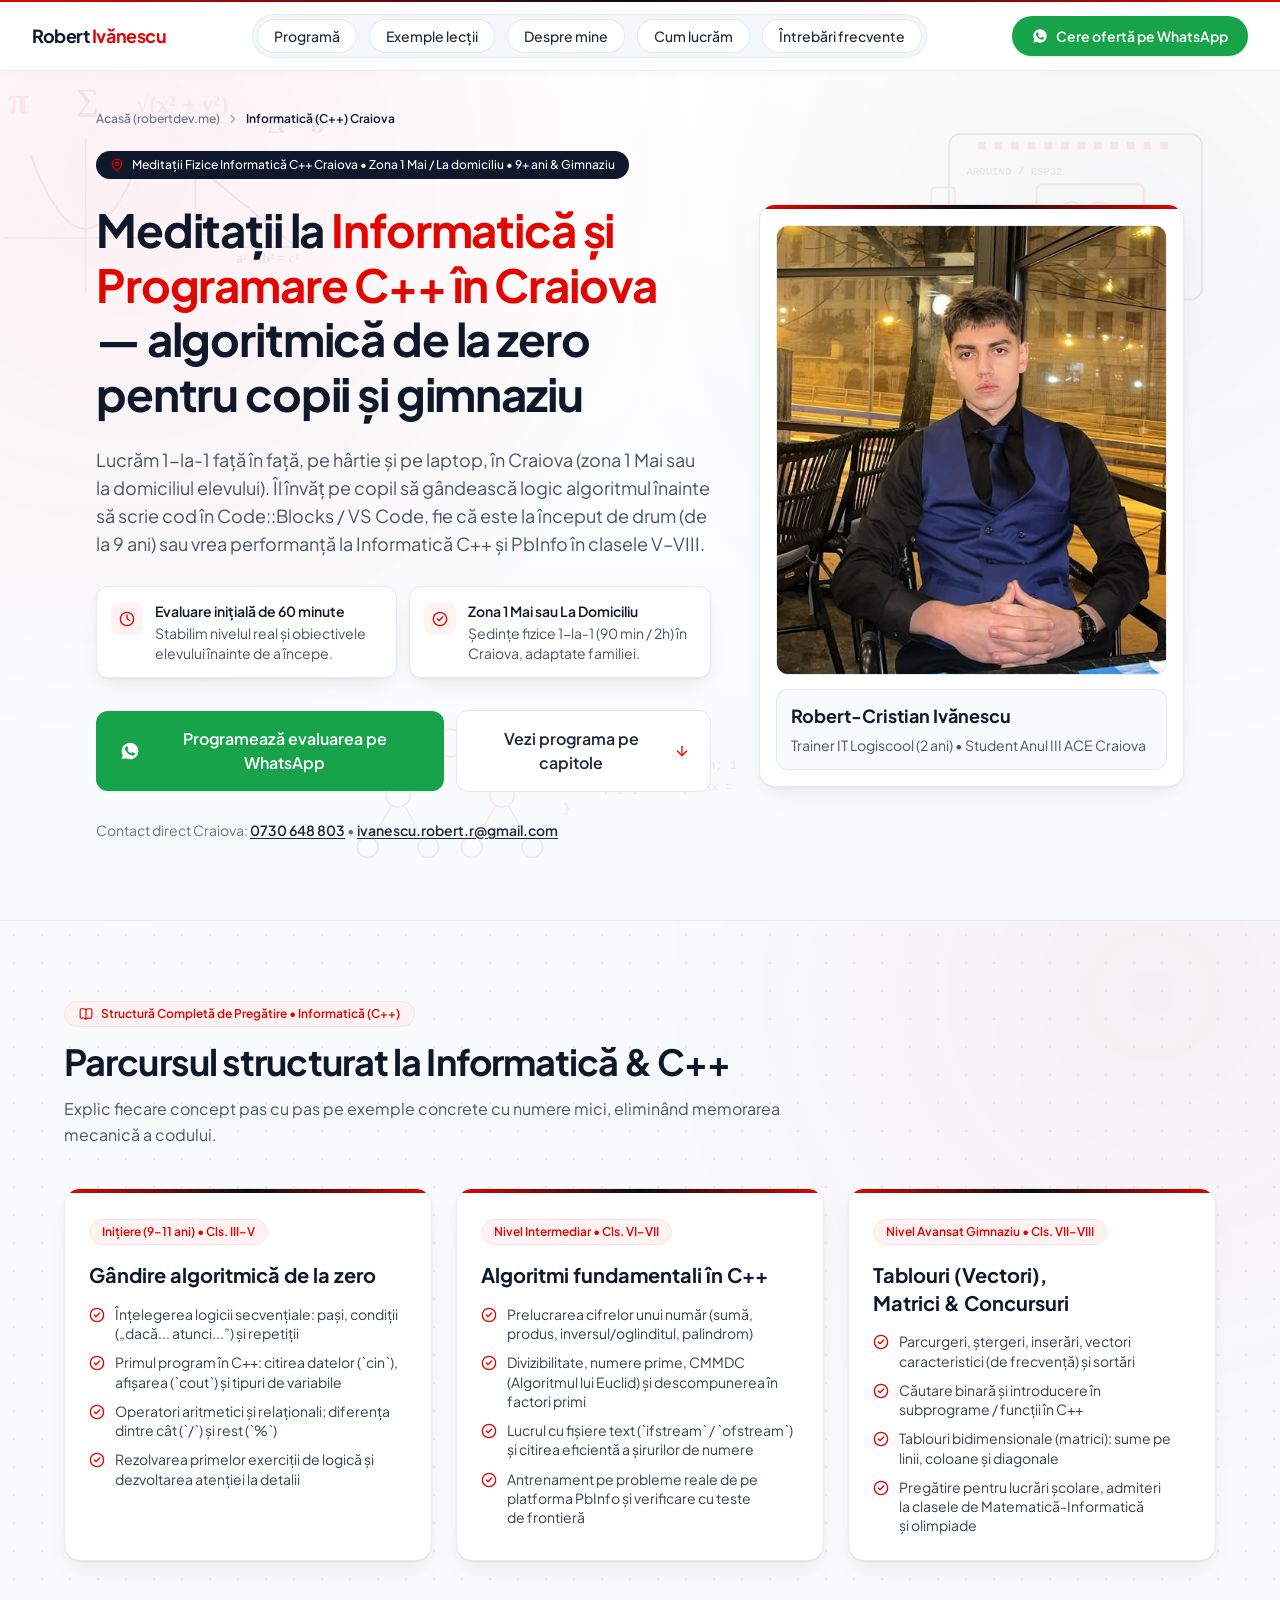
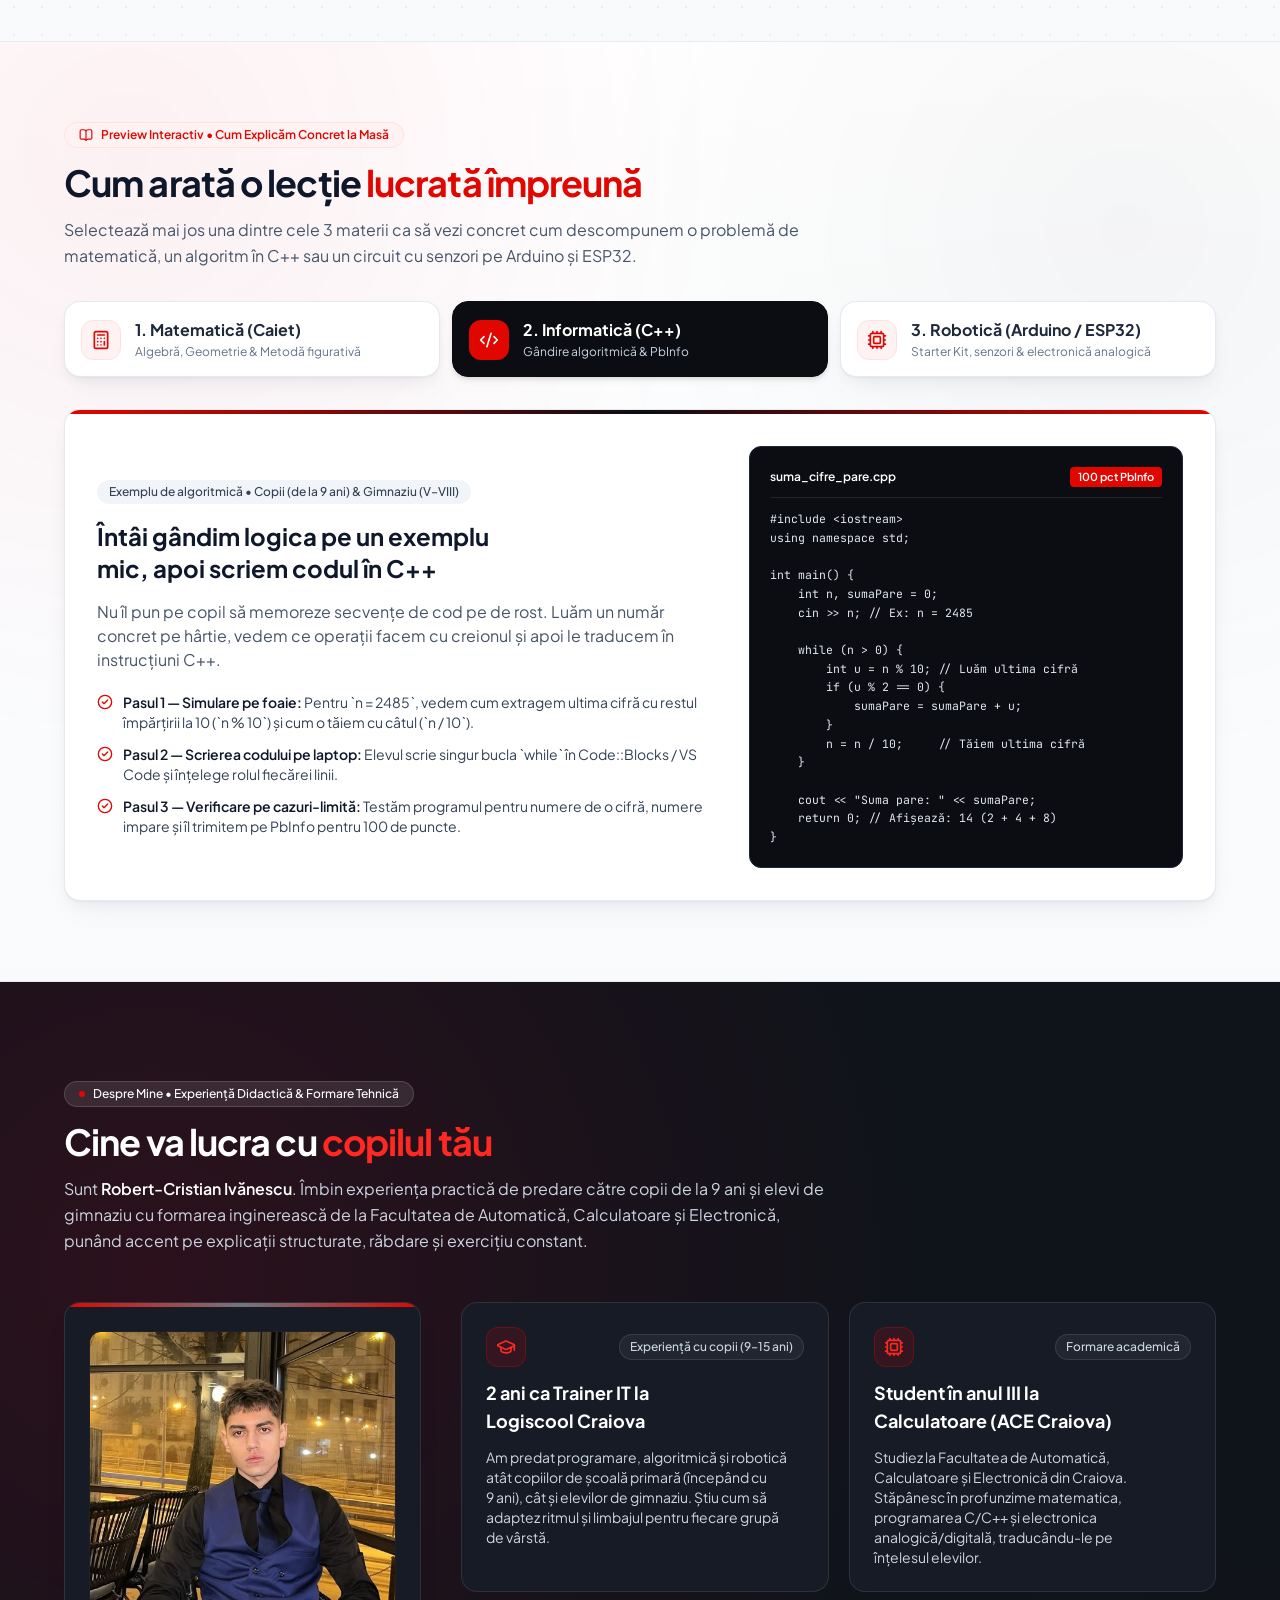
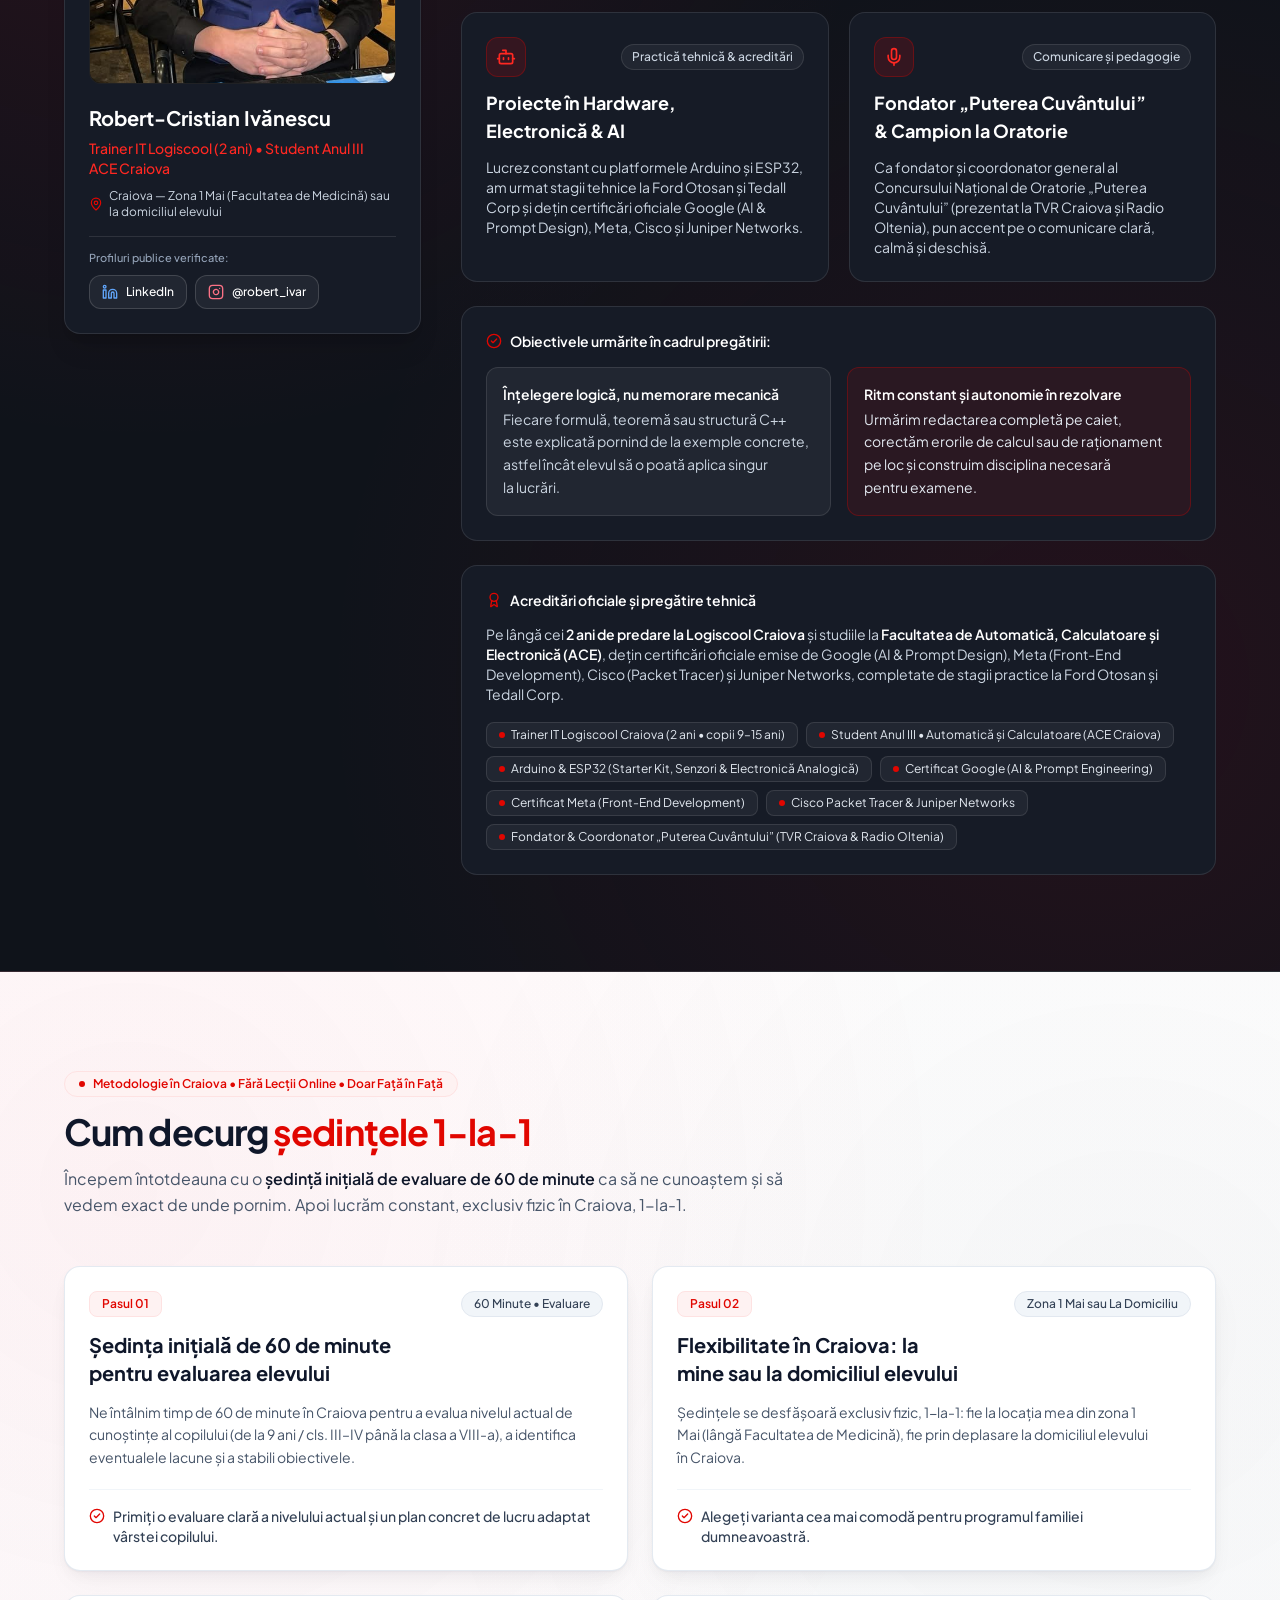
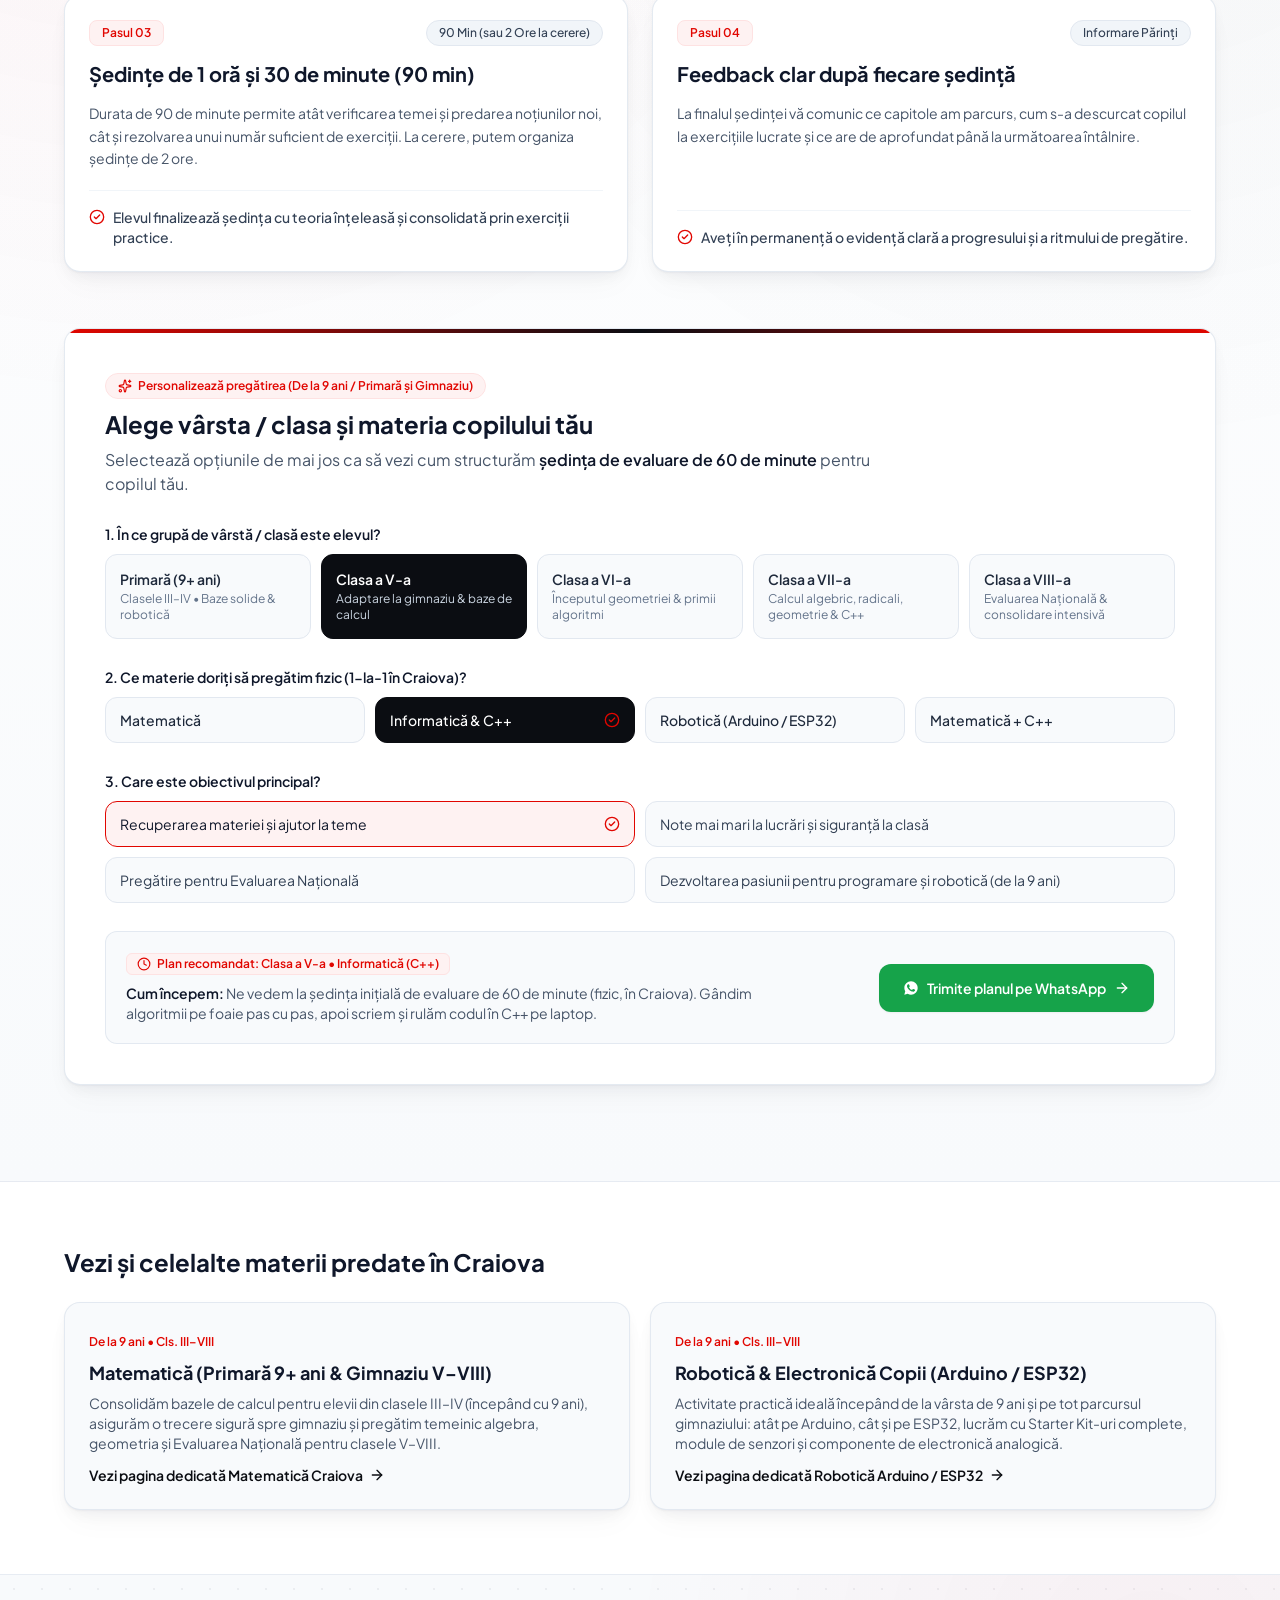
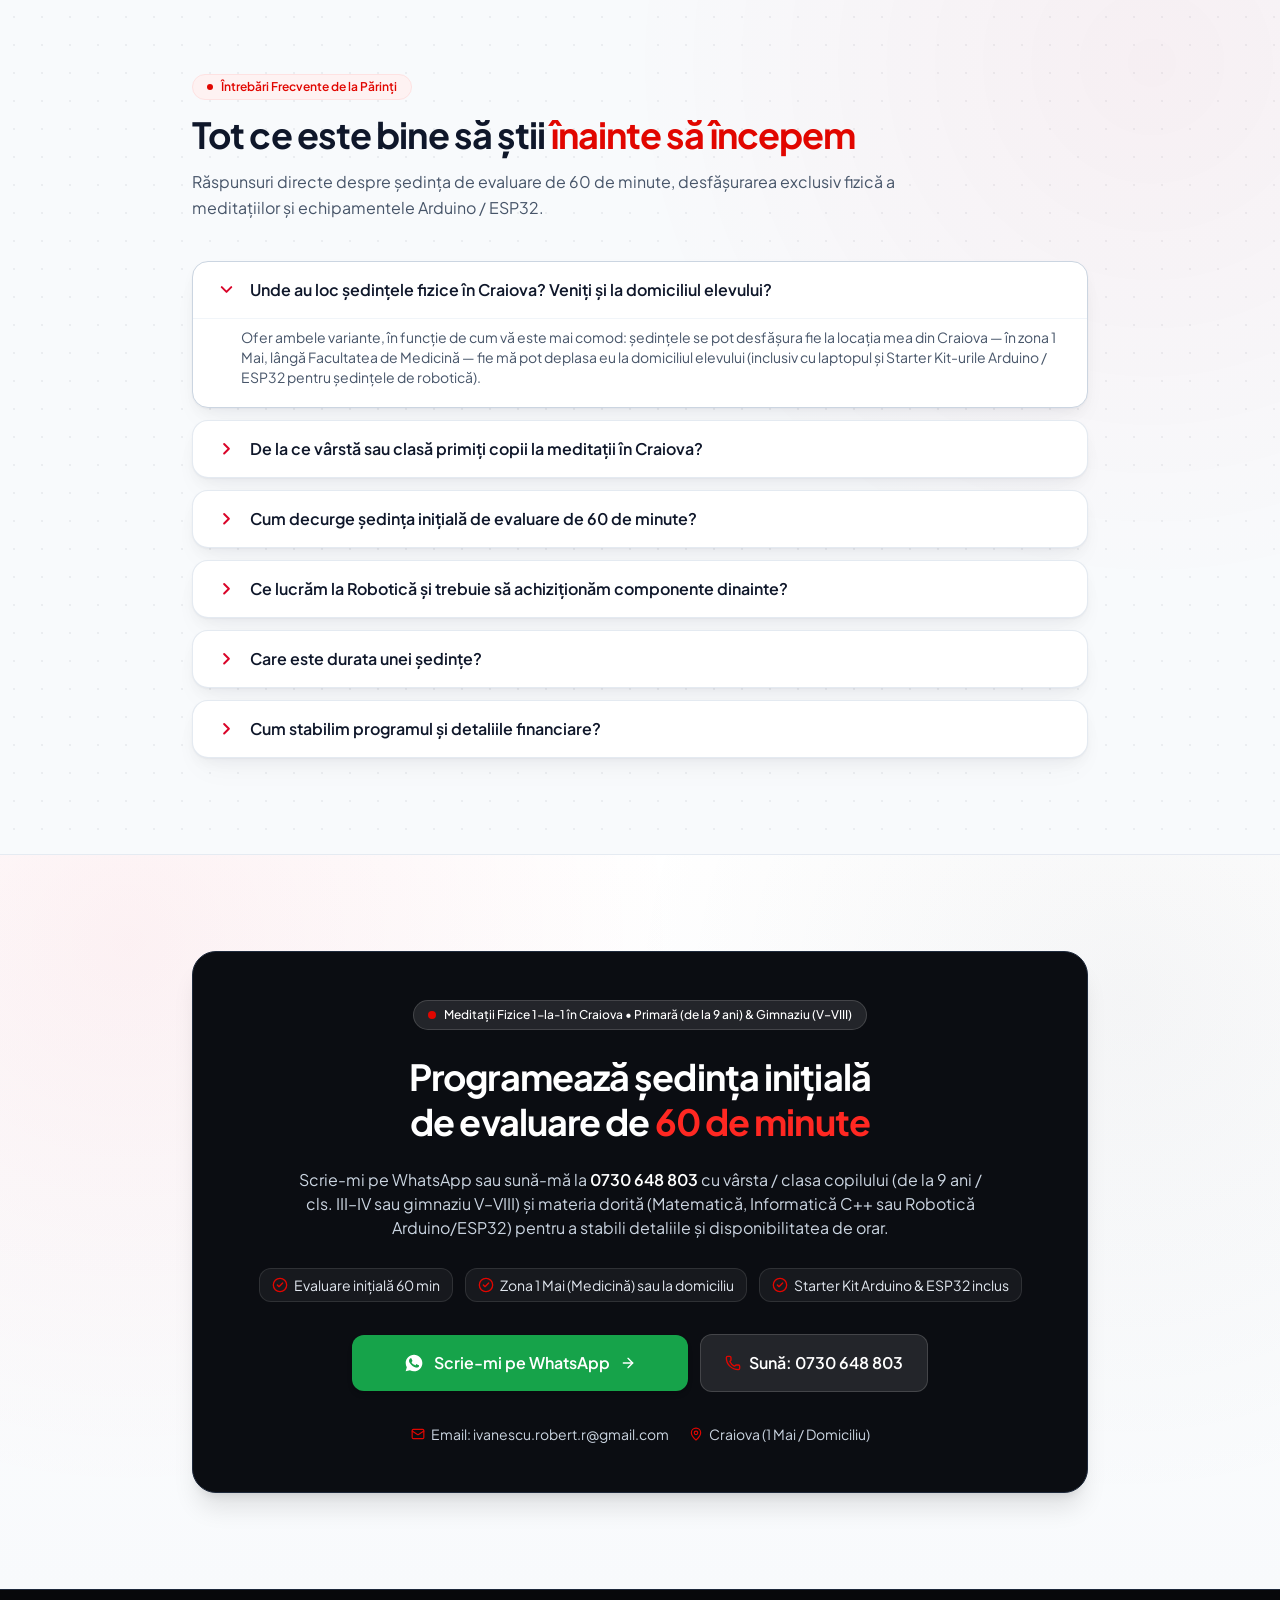
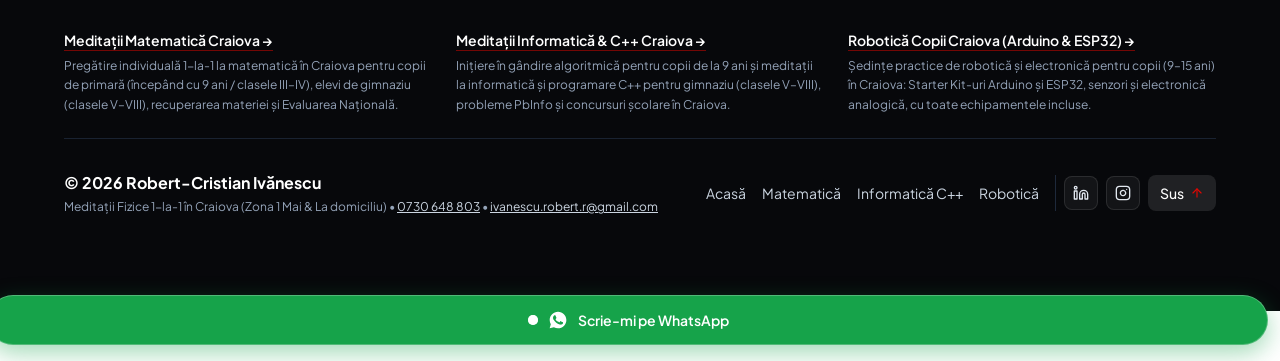
==== commit 366b3711: "Restore section scroll behavior in navbar with highlighted pill buttons and move corner WhatsApp CTA" ====
--- a/meditatii-informatica-craiova/index.html
+++ b/meditatii-informatica-craiova/index.html
@@ -84,8 +84,8 @@
     </script>
     <script type="module" crossorigin src="/assets/vendor-icons-CVZkmHmZ.js"></script>
     <script type="module" crossorigin src="/assets/vendor-react-RlxluetE.js"></script>
-    <script type="module" crossorigin src="/assets/main-miLvKE3h.js"></script>
-    <link rel="stylesheet" crossorigin href="/assets/main-D8y2mIxP.css">
+    <script type="module" crossorigin src="/assets/main-CPouvxnw.js"></script>
+    <link rel="stylesheet" crossorigin href="/assets/main-C-o2pY9k.css">
   </head>
   <body class="bg-white text-slate-900 antialiased">
     <div id="root" data-page="informatica">
--- a/assets/main-C-o2pY9k.css
+++ b/assets/main-C-o2pY9k.css
@@ -0,0 +1 @@
+*,:before,:after{--tw-border-spacing-x: 0;--tw-border-spacing-y: 0;--tw-translate-x: 0;--tw-translate-y: 0;--tw-rotate: 0;--tw-skew-x: 0;--tw-skew-y: 0;--tw-scale-x: 1;--tw-scale-y: 1;--tw-pan-x: ;--tw-pan-y: ;--tw-pinch-zoom: ;--tw-scroll-snap-strictness: proximity;--tw-gradient-from-position: ;--tw-gradient-via-position: ;--tw-gradient-to-position: ;--tw-ordinal: ;--tw-slashed-zero: ;--tw-numeric-figure: ;--tw-numeric-spacing: ;--tw-numeric-fraction: ;--tw-ring-inset: ;--tw-ring-offset-width: 0px;--tw-ring-offset-color: #fff;--tw-ring-color: rgb(59 130 246 / .5);--tw-ring-offset-shadow: 0 0 #0000;--tw-ring-shadow: 0 0 #0000;--tw-shadow: 0 0 #0000;--tw-shadow-colored: 0 0 #0000;--tw-blur: ;--tw-brightness: ;--tw-contrast: ;--tw-grayscale: ;--tw-hue-rotate: ;--tw-invert: ;--tw-saturate: ;--tw-sepia: ;--tw-drop-shadow: ;--tw-backdrop-blur: ;--tw-backdrop-brightness: ;--tw-backdrop-contrast: ;--tw-backdrop-grayscale: ;--tw-backdrop-hue-rotate: ;--tw-backdrop-invert: ;--tw-backdrop-opacity: ;--tw-backdrop-saturate: ;--tw-backdrop-sepia: ;--tw-contain-size: ;--tw-contain-layout: ;--tw-contain-paint: ;--tw-contain-style: }::backdrop{--tw-border-spacing-x: 0;--tw-border-spacing-y: 0;--tw-translate-x: 0;--tw-translate-y: 0;--tw-rotate: 0;--tw-skew-x: 0;--tw-skew-y: 0;--tw-scale-x: 1;--tw-scale-y: 1;--tw-pan-x: ;--tw-pan-y: ;--tw-pinch-zoom: ;--tw-scroll-snap-strictness: proximity;--tw-gradient-from-position: ;--tw-gradient-via-position: ;--tw-gradient-to-position: ;--tw-ordinal: ;--tw-slashed-zero: ;--tw-numeric-figure: ;--tw-numeric-spacing: ;--tw-numeric-fraction: ;--tw-ring-inset: ;--tw-ring-offset-width: 0px;--tw-ring-offset-color: #fff;--tw-ring-color: rgb(59 130 246 / .5);--tw-ring-offset-shadow: 0 0 #0000;--tw-ring-shadow: 0 0 #0000;--tw-shadow: 0 0 #0000;--tw-shadow-colored: 0 0 #0000;--tw-blur: ;--tw-brightness: ;--tw-contrast: ;--tw-grayscale: ;--tw-hue-rotate: ;--tw-invert: ;--tw-saturate: ;--tw-sepia: ;--tw-drop-shadow: ;--tw-backdrop-blur: ;--tw-backdrop-brightness: ;--tw-backdrop-contrast: ;--tw-backdrop-grayscale: ;--tw-backdrop-hue-rotate: ;--tw-backdrop-invert: ;--tw-backdrop-opacity: ;--tw-backdrop-saturate: ;--tw-backdrop-sepia: ;--tw-contain-size: ;--tw-contain-layout: ;--tw-contain-paint: ;--tw-contain-style: }*,:before,:after{box-sizing:border-box;border-width:0;border-style:solid;border-color:#e5e7eb}:before,:after{--tw-content: ""}html,:host{line-height:1.5;-webkit-text-size-adjust:100%;-moz-tab-size:4;-o-tab-size:4;tab-size:4;font-family:Plus Jakarta Sans,Inter,system-ui,-apple-system,sans-serif;font-feature-settings:normal;font-variation-settings:normal;-webkit-tap-highlight-color:transparent}body{margin:0;line-height:inherit}hr{height:0;color:inherit;border-top-width:1px}abbr:where([title]){-webkit-text-decoration:underline dotted;text-decoration:underline dotted}h1,h2,h3,h4,h5,h6{font-size:inherit;font-weight:inherit}a{color:inherit;text-decoration:inherit}b,strong{font-weight:bolder}code,kbd,samp,pre{font-family:JetBrains Mono,ui-monospace,SFMono-Regular,Menlo,monospace;font-feature-settings:normal;font-variation-settings:normal;font-size:1em}small{font-size:80%}sub,sup{font-size:75%;line-height:0;position:relative;vertical-align:baseline}sub{bottom:-.25em}sup{top:-.5em}table{text-indent:0;border-color:inherit;border-collapse:collapse}button,input,optgroup,select,textarea{font-family:inherit;font-feature-settings:inherit;font-variation-settings:inherit;font-size:100%;font-weight:inherit;line-height:inherit;letter-spacing:inherit;color:inherit;margin:0;padding:0}button,select{text-transform:none}button,input:where([type=button]),input:where([type=reset]),input:where([type=submit]){-webkit-appearance:button;background-color:transparent;background-image:none}:-moz-focusring{outline:auto}:-moz-ui-invalid{box-shadow:none}progress{vertical-align:baseline}::-webkit-inner-spin-button,::-webkit-outer-spin-button{height:auto}[type=search]{-webkit-appearance:textfield;outline-offset:-2px}::-webkit-search-decoration{-webkit-appearance:none}::-webkit-file-upload-button{-webkit-appearance:button;font:inherit}summary{display:list-item}blockquote,dl,dd,h1,h2,h3,h4,h5,h6,hr,figure,p,pre{margin:0}fieldset{margin:0;padding:0}legend{padding:0}ol,ul,menu{list-style:none;margin:0;padding:0}dialog{padding:0}textarea{resize:vertical}input::-moz-placeholder,textarea::-moz-placeholder{opacity:1;color:#9ca3af}input::placeholder,textarea::placeholder{opacity:1;color:#9ca3af}button,[role=button]{cursor:pointer}:disabled{cursor:default}img,svg,video,canvas,audio,iframe,embed,object{display:block;vertical-align:middle}img,video{max-width:100%;height:auto}[hidden]:where(:not([hidden=until-found])){display:none}:root{--color-obsidian: #0F131A;--color-obsidian-card: #161B26;--color-white: #FFFFFF;--color-ice: #F8FAFC;--color-racing-red: #D90429;--color-whatsapp: #16A34A;--in-oklab: }@supports (background: linear-gradient(in oklab,white,black)){:root{--in-oklab: in oklab}}html{scroll-behavior:smooth;scroll-padding-top:4.75rem;container-type:scroll-state;font-family:Plus Jakarta Sans,Inter,system-ui,-apple-system,sans-serif;background-color:#fff;color:#0f172a;line-height:1.5;-webkit-font-smoothing:antialiased;-moz-osx-font-smoothing:grayscale}body{background-color:#fff;color:#0f172a;line-height:1.6;text-align:start;overflow-x:hidden;margin:0}h1,h2,h3{text-wrap:balance}p,li,blockquote{text-wrap:pretty;overflow-wrap:break-word}::-moz-selection{background-color:#d9042924;color:#0f172a}::selection{background-color:#d9042924;color:#0f172a}.sr-only{position:absolute;width:1px;height:1px;padding:0;margin:-1px;overflow:hidden;clip:rect(0,0,0,0);white-space:nowrap;border-width:0}.pointer-events-none{pointer-events:none}.visible{visibility:visible}.fixed{position:fixed}.absolute{position:absolute}.relative{position:relative}.inset-0{top:0;right:0;bottom:0;left:0}.-left-6{left:-1.5rem}.-top-4{top:-1rem}.bottom-2{bottom:.5rem}.bottom-3{bottom:.75rem}.left-1\/4{left:25%}.right-0{right:0}.right-2\.5{right:.625rem}.top-6{top:1.5rem}.z-0{z-index:0}.z-10{z-index:10}.z-50{z-index:50}.m-0{margin:0}.mx-auto{margin-left:auto;margin-right:auto}.mb-0\.5{margin-bottom:.125rem}.mb-1{margin-bottom:.25rem}.mb-10{margin-bottom:2.5rem}.mb-6{margin-bottom:1.5rem}.mt-0\.5{margin-top:.125rem}.mt-2{margin-top:.5rem}.mt-5{margin-top:1.25rem}.mt-auto{margin-top:auto}.block{display:block}.inline-block{display:inline-block}.flex{display:flex}.inline-flex{display:inline-flex}.grid{display:grid}.hidden{display:none}.aspect-\[4\/4\.6\]{aspect-ratio:4/4.6}.h-1{height:.25rem}.h-1\.5{height:.375rem}.h-10{height:2.5rem}.h-11{height:2.75rem}.h-2{height:.5rem}.h-2\.5{height:.625rem}.h-3\.5{height:.875rem}.h-4{height:1rem}.h-5{height:1.25rem}.h-8{height:2rem}.h-\[2px\]{height:2px}.h-auto{height:auto}.h-full{height:100%}.min-h-\[4\.25rem\]{min-height:4.25rem}.min-h-screen{min-height:100vh}.w-1\.5{width:.375rem}.w-10{width:2.5rem}.w-11{width:2.75rem}.w-2{width:.5rem}.w-2\.5{width:.625rem}.w-3\.5{width:.875rem}.w-4{width:1rem}.w-5{width:1.25rem}.w-72{width:18rem}.w-8{width:2rem}.w-80{width:20rem}.w-full{width:100%}.min-w-0{min-width:0px}.max-w-2xl{max-width:42rem}.max-w-3xl{max-width:48rem}.max-w-4xl{max-width:56rem}.max-w-6xl{max-width:72rem}.max-w-\[1680px\]{max-width:1680px}.max-w-\[240px\]{max-width:240px}.max-w-\[58ch\]{max-width:58ch}.max-w-\[62ch\]{max-width:62ch}.max-w-\[65ch\]{max-width:65ch}.max-w-sm{max-width:24rem}.max-w-xl{max-width:36rem}.flex-1{flex:1 1 0%}.shrink-0{flex-shrink:0}.scale-\[1\.06\]{--tw-scale-x: 1.06;--tw-scale-y: 1.06;transform:translate(var(--tw-translate-x),var(--tw-translate-y)) rotate(var(--tw-rotate)) skew(var(--tw-skew-x)) skewY(var(--tw-skew-y)) scaleX(var(--tw-scale-x)) scaleY(var(--tw-scale-y))}@keyframes ping{75%,to{transform:scale(2);opacity:0}}.animate-ping{animation:ping 1s cubic-bezier(0,0,.2,1) infinite}@keyframes pulse{50%{opacity:.5}}.animate-pulse{animation:pulse 2s cubic-bezier(.4,0,.6,1) infinite}.cursor-pointer{cursor:pointer}.select-none{-webkit-user-select:none;-moz-user-select:none;user-select:none}.scroll-mt-16{scroll-margin-top:4rem}.scroll-mt-20{scroll-margin-top:5rem}.list-none{list-style-type:none}.grid-cols-1{grid-template-columns:repeat(1,minmax(0,1fr))}.grid-cols-2{grid-template-columns:repeat(2,minmax(0,1fr))}.flex-col{flex-direction:column}.flex-wrap{flex-wrap:wrap}.items-start{align-items:flex-start}.items-center{align-items:center}.items-baseline{align-items:baseline}.items-stretch{align-items:stretch}.justify-center{justify-content:center}.justify-between{justify-content:space-between}.gap-1\.5{gap:.375rem}.gap-10{gap:2.5rem}.gap-2{gap:.5rem}.gap-2\.5{gap:.625rem}.gap-3{gap:.75rem}.gap-3\.5{gap:.875rem}.gap-4{gap:1rem}.gap-5{gap:1.25rem}.gap-6{gap:1.5rem}.gap-8{gap:2rem}.space-y-1>:not([hidden])~:not([hidden]){--tw-space-y-reverse: 0;margin-top:calc(.25rem * calc(1 - var(--tw-space-y-reverse)));margin-bottom:calc(.25rem * var(--tw-space-y-reverse))}.space-y-1\.5>:not([hidden])~:not([hidden]){--tw-space-y-reverse: 0;margin-top:calc(.375rem * calc(1 - var(--tw-space-y-reverse)));margin-bottom:calc(.375rem * var(--tw-space-y-reverse))}.space-y-10>:not([hidden])~:not([hidden]){--tw-space-y-reverse: 0;margin-top:calc(2.5rem * calc(1 - var(--tw-space-y-reverse)));margin-bottom:calc(2.5rem * var(--tw-space-y-reverse))}.space-y-14>:not([hidden])~:not([hidden]){--tw-space-y-reverse: 0;margin-top:calc(3.5rem * calc(1 - var(--tw-space-y-reverse)));margin-bottom:calc(3.5rem * var(--tw-space-y-reverse))}.space-y-2>:not([hidden])~:not([hidden]){--tw-space-y-reverse: 0;margin-top:calc(.5rem * calc(1 - var(--tw-space-y-reverse)));margin-bottom:calc(.5rem * var(--tw-space-y-reverse))}.space-y-2\.5>:not([hidden])~:not([hidden]){--tw-space-y-reverse: 0;margin-top:calc(.625rem * calc(1 - var(--tw-space-y-reverse)));margin-bottom:calc(.625rem * var(--tw-space-y-reverse))}.space-y-3>:not([hidden])~:not([hidden]){--tw-space-y-reverse: 0;margin-top:calc(.75rem * calc(1 - var(--tw-space-y-reverse)));margin-bottom:calc(.75rem * var(--tw-space-y-reverse))}.space-y-3\.5>:not([hidden])~:not([hidden]){--tw-space-y-reverse: 0;margin-top:calc(.875rem * calc(1 - var(--tw-space-y-reverse)));margin-bottom:calc(.875rem * var(--tw-space-y-reverse))}.space-y-4>:not([hidden])~:not([hidden]){--tw-space-y-reverse: 0;margin-top:calc(1rem * calc(1 - var(--tw-space-y-reverse)));margin-bottom:calc(1rem * var(--tw-space-y-reverse))}.space-y-6>:not([hidden])~:not([hidden]){--tw-space-y-reverse: 0;margin-top:calc(1.5rem * calc(1 - var(--tw-space-y-reverse)));margin-bottom:calc(1.5rem * var(--tw-space-y-reverse))}.space-y-7>:not([hidden])~:not([hidden]){--tw-space-y-reverse: 0;margin-top:calc(1.75rem * calc(1 - var(--tw-space-y-reverse)));margin-bottom:calc(1.75rem * var(--tw-space-y-reverse))}.space-y-8>:not([hidden])~:not([hidden]){--tw-space-y-reverse: 0;margin-top:calc(2rem * calc(1 - var(--tw-space-y-reverse)));margin-bottom:calc(2rem * var(--tw-space-y-reverse))}.overflow-hidden{overflow:hidden}.overflow-x-auto{overflow-x:auto}.scroll-smooth{scroll-behavior:smooth}.whitespace-nowrap{white-space:nowrap}.rounded{border-radius:.25rem}.rounded-2xl{border-radius:1rem}.rounded-3xl{border-radius:1.5rem}.rounded-full{border-radius:9999px}.rounded-lg{border-radius:.5rem}.rounded-md{border-radius:.375rem}.rounded-xl{border-radius:.75rem}.border{border-width:1px}.border-b{border-bottom-width:1px}.border-l{border-left-width:1px}.border-t{border-top-width:1px}.border-obsidian-900{--tw-border-opacity: 1;border-color:rgb(11 13 18 / var(--tw-border-opacity, 1))}.border-racing{--tw-border-opacity: 1;border-color:rgb(225 6 0 / var(--tw-border-opacity, 1))}.border-racing\/30{border-color:#e106004d}.border-red-100{--tw-border-opacity: 1;border-color:rgb(254 226 226 / var(--tw-border-opacity, 1))}.border-red-200\/80{border-color:#fecacacc}.border-slate-100{--tw-border-opacity: 1;border-color:rgb(241 245 249 / var(--tw-border-opacity, 1))}.border-slate-200{--tw-border-opacity: 1;border-color:rgb(226 232 240 / var(--tw-border-opacity, 1))}.border-slate-200\/80{border-color:#e2e8f0cc}.border-slate-200\/90{border-color:#e2e8f0e6}.border-slate-800{--tw-border-opacity: 1;border-color:rgb(30 41 59 / var(--tw-border-opacity, 1))}.border-slate-800\/80{border-color:#1e293bcc}.border-white\/10{border-color:#ffffff1a}.border-white\/15{border-color:#ffffff26}.border-white\/25{border-color:#ffffff40}.bg-\[\#161B26\]{--tw-bg-opacity: 1;background-color:rgb(22 27 38 / var(--tw-bg-opacity, 1))}.bg-obsidian-900{--tw-bg-opacity: 1;background-color:rgb(11 13 18 / var(--tw-bg-opacity, 1))}.bg-obsidian-950{--tw-bg-opacity: 1;background-color:rgb(7 8 11 / var(--tw-bg-opacity, 1))}.bg-racing{--tw-bg-opacity: 1;background-color:rgb(225 6 0 / var(--tw-bg-opacity, 1))}.bg-racing\/10{background-color:#e106001a}.bg-racing\/15{background-color:#e1060026}.bg-red-50{--tw-bg-opacity: 1;background-color:rgb(254 242 242 / var(--tw-bg-opacity, 1))}.bg-red-50\/70{background-color:#fef2f2b3}.bg-slate-100{--tw-bg-opacity: 1;background-color:rgb(241 245 249 / var(--tw-bg-opacity, 1))}.bg-slate-100\/75{background-color:#f1f5f9bf}.bg-slate-50{--tw-bg-opacity: 1;background-color:rgb(248 250 252 / var(--tw-bg-opacity, 1))}.bg-slate-900{--tw-bg-opacity: 1;background-color:rgb(15 23 42 / var(--tw-bg-opacity, 1))}.bg-whatsapp{--tw-bg-opacity: 1;background-color:rgb(22 163 74 / var(--tw-bg-opacity, 1))}.bg-white{--tw-bg-opacity: 1;background-color:rgb(255 255 255 / var(--tw-bg-opacity, 1))}.bg-white\/10{background-color:#ffffff1a}.bg-white\/5{background-color:#ffffff0d}.bg-white\/95{background-color:#fffffff2}.bg-gradient-to-r{background-image:linear-gradient(to right,var(--tw-gradient-stops))}.from-racing{--tw-gradient-from: #E10600 var(--tw-gradient-from-position);--tw-gradient-to: rgb(225 6 0 / 0) var(--tw-gradient-to-position);--tw-gradient-stops: var(--tw-gradient-from), var(--tw-gradient-to)}.via-obsidian-900{--tw-gradient-to: rgb(11 13 18 / 0) var(--tw-gradient-to-position);--tw-gradient-stops: var(--tw-gradient-from), #0B0D12 var(--tw-gradient-via-position), var(--tw-gradient-to)}.via-white\/40{--tw-gradient-to: rgb(255 255 255 / 0) var(--tw-gradient-to-position);--tw-gradient-stops: var(--tw-gradient-from), rgb(255 255 255 / .4) var(--tw-gradient-via-position), var(--tw-gradient-to)}.to-racing{--tw-gradient-to: #E10600 var(--tw-gradient-to-position)}.object-cover{-o-object-fit:cover;object-fit:cover}.object-\[50\%_82\%\]{-o-object-position:50% 82%;object-position:50% 82%}.p-0{padding:0}.p-1{padding:.25rem}.p-2{padding:.5rem}.p-2\.5{padding:.625rem}.p-3{padding:.75rem}.p-3\.5{padding:.875rem}.p-4{padding:1rem}.p-5{padding:1.25rem}.p-6{padding:1.5rem}.px-2{padding-left:.5rem;padding-right:.5rem}.px-2\.5{padding-left:.625rem;padding-right:.625rem}.px-3{padding-left:.75rem;padding-right:.75rem}.px-3\.5{padding-left:.875rem;padding-right:.875rem}.px-4{padding-left:1rem;padding-right:1rem}.px-5{padding-left:1.25rem;padding-right:1.25rem}.px-6{padding-left:1.5rem;padding-right:1.5rem}.py-0\.5{padding-top:.125rem;padding-bottom:.125rem}.py-1{padding-top:.25rem;padding-bottom:.25rem}.py-1\.5{padding-top:.375rem;padding-bottom:.375rem}.py-12{padding-top:3rem;padding-bottom:3rem}.py-16{padding-top:4rem;padding-bottom:4rem}.py-2{padding-top:.5rem;padding-bottom:.5rem}.py-2\.5{padding-top:.625rem;padding-bottom:.625rem}.py-3{padding-top:.75rem;padding-bottom:.75rem}.py-3\.5{padding-top:.875rem;padding-bottom:.875rem}.py-4{padding-top:1rem;padding-bottom:1rem}.pb-14{padding-bottom:3.5rem}.pb-2\.5{padding-bottom:.625rem}.pb-24{padding-bottom:6rem}.pb-5{padding-bottom:1.25rem}.pb-6{padding-bottom:1.5rem}.pl-11{padding-left:2.75rem}.pl-2{padding-left:.5rem}.pt-1{padding-top:.25rem}.pt-10{padding-top:2.5rem}.pt-2{padding-top:.5rem}.pt-3{padding-top:.75rem}.pt-3\.5{padding-top:.875rem}.pt-4{padding-top:1rem}.pt-6{padding-top:1.5rem}.pt-8{padding-top:2rem}.text-left{text-align:left}.text-center{text-align:center}.font-mono{font-family:JetBrains Mono,ui-monospace,SFMono-Regular,Menlo,monospace}.font-sans{font-family:Plus Jakarta Sans,Inter,system-ui,-apple-system,sans-serif}.text-\[11\.5px\]{font-size:11.5px}.text-\[11px\]{font-size:11px}.text-\[13px\]{font-size:13px}.text-base{font-size:1rem;line-height:1.5rem}.text-lg{font-size:1.125rem;line-height:1.75rem}.text-sm{font-size:.875rem;line-height:1.25rem}.text-xl{font-size:1.25rem;line-height:1.75rem}.text-xs{font-size:.75rem;line-height:1rem}.font-bold{font-weight:700}.font-medium{font-weight:500}.font-normal{font-weight:400}.font-semibold{font-weight:600}.leading-relaxed{line-height:1.625}.leading-snug{line-height:1.375}.tracking-tight{letter-spacing:-.025em}.text-\[\#60A5FA\]{--tw-text-opacity: 1;color:rgb(96 165 250 / var(--tw-text-opacity, 1))}.text-obsidian-900{--tw-text-opacity: 1;color:rgb(11 13 18 / var(--tw-text-opacity, 1))}.text-racing{--tw-text-opacity: 1;color:rgb(225 6 0 / var(--tw-text-opacity, 1))}.text-racing-light{--tw-text-opacity: 1;color:rgb(255 40 34 / var(--tw-text-opacity, 1))}.text-rose-400{--tw-text-opacity: 1;color:rgb(251 113 133 / var(--tw-text-opacity, 1))}.text-slate-100{--tw-text-opacity: 1;color:rgb(241 245 249 / var(--tw-text-opacity, 1))}.text-slate-200{--tw-text-opacity: 1;color:rgb(226 232 240 / var(--tw-text-opacity, 1))}.text-slate-300{--tw-text-opacity: 1;color:rgb(203 213 225 / var(--tw-text-opacity, 1))}.text-slate-400{--tw-text-opacity: 1;color:rgb(148 163 184 / var(--tw-text-opacity, 1))}.text-slate-500{--tw-text-opacity: 1;color:rgb(100 116 139 / var(--tw-text-opacity, 1))}.text-slate-600{--tw-text-opacity: 1;color:rgb(71 85 105 / var(--tw-text-opacity, 1))}.text-slate-700{--tw-text-opacity: 1;color:rgb(51 65 85 / var(--tw-text-opacity, 1))}.text-slate-800{--tw-text-opacity: 1;color:rgb(30 41 59 / var(--tw-text-opacity, 1))}.text-slate-900{--tw-text-opacity: 1;color:rgb(15 23 42 / var(--tw-text-opacity, 1))}.text-white{--tw-text-opacity: 1;color:rgb(255 255 255 / var(--tw-text-opacity, 1))}.underline{text-decoration-line:underline}.decoration-racing\/50{text-decoration-color:#e1060080}.underline-offset-2{text-underline-offset:2px}.underline-offset-4{text-underline-offset:4px}.antialiased{-webkit-font-smoothing:antialiased;-moz-osx-font-smoothing:grayscale}.opacity-75{opacity:.75}.opacity-\[0\.065\]{opacity:.065}.opacity-\[0\.06\]{opacity:.06}.shadow-\[0_1px_12px_-4px_rgba\(15\,23\,42\,0\.06\)\]{--tw-shadow: 0 1px 12px -4px rgba(15,23,42,.06);--tw-shadow-colored: 0 1px 12px -4px var(--tw-shadow-color);box-shadow:var(--tw-ring-offset-shadow, 0 0 #0000),var(--tw-ring-shadow, 0 0 #0000),var(--tw-shadow)}.shadow-\[0_8px_24px_rgba\(22\,163\,74\,0\.4\)\]{--tw-shadow: 0 8px 24px rgba(22,163,74,.4);--tw-shadow-colored: 0 8px 24px var(--tw-shadow-color);box-shadow:var(--tw-ring-offset-shadow, 0 0 #0000),var(--tw-ring-shadow, 0 0 #0000),var(--tw-shadow)}.shadow-lg{--tw-shadow: 0 10px 15px -3px rgb(0 0 0 / .1), 0 4px 6px -4px rgb(0 0 0 / .1);--tw-shadow-colored: 0 10px 15px -3px var(--tw-shadow-color), 0 4px 6px -4px var(--tw-shadow-color);box-shadow:var(--tw-ring-offset-shadow, 0 0 #0000),var(--tw-ring-shadow, 0 0 #0000),var(--tw-shadow)}.shadow-md{--tw-shadow: 0 4px 6px -1px rgb(0 0 0 / .1), 0 2px 4px -2px rgb(0 0 0 / .1);--tw-shadow-colored: 0 4px 6px -1px var(--tw-shadow-color), 0 2px 4px -2px var(--tw-shadow-color);box-shadow:var(--tw-ring-offset-shadow, 0 0 #0000),var(--tw-ring-shadow, 0 0 #0000),var(--tw-shadow)}.shadow-sm{--tw-shadow: 0 1px 2px 0 rgb(0 0 0 / .05);--tw-shadow-colored: 0 1px 2px 0 var(--tw-shadow-color);box-shadow:var(--tw-ring-offset-shadow, 0 0 #0000),var(--tw-ring-shadow, 0 0 #0000),var(--tw-shadow)}.shadow-xl{--tw-shadow: 0 20px 25px -5px rgb(0 0 0 / .1), 0 8px 10px -6px rgb(0 0 0 / .1);--tw-shadow-colored: 0 20px 25px -5px var(--tw-shadow-color), 0 8px 10px -6px var(--tw-shadow-color);box-shadow:var(--tw-ring-offset-shadow, 0 0 #0000),var(--tw-ring-shadow, 0 0 #0000),var(--tw-shadow)}.shadow-racing\/25{--tw-shadow-color: rgb(225 6 0 / .25);--tw-shadow: var(--tw-shadow-colored)}.shadow-whatsapp\/20{--tw-shadow-color: rgb(22 163 74 / .2);--tw-shadow: var(--tw-shadow-colored)}.filter{filter:var(--tw-blur) var(--tw-brightness) var(--tw-contrast) var(--tw-grayscale) var(--tw-hue-rotate) var(--tw-invert) var(--tw-saturate) var(--tw-sepia) var(--tw-drop-shadow)}.backdrop-blur-md{--tw-backdrop-blur: blur(12px);-webkit-backdrop-filter:var(--tw-backdrop-blur) var(--tw-backdrop-brightness) var(--tw-backdrop-contrast) var(--tw-backdrop-grayscale) var(--tw-backdrop-hue-rotate) var(--tw-backdrop-invert) var(--tw-backdrop-opacity) var(--tw-backdrop-saturate) var(--tw-backdrop-sepia);backdrop-filter:var(--tw-backdrop-blur) var(--tw-backdrop-brightness) var(--tw-backdrop-contrast) var(--tw-backdrop-grayscale) var(--tw-backdrop-hue-rotate) var(--tw-backdrop-invert) var(--tw-backdrop-opacity) var(--tw-backdrop-saturate) var(--tw-backdrop-sepia)}.transition-all{transition-property:all;transition-timing-function:cubic-bezier(.4,0,.2,1);transition-duration:.15s}.transition-colors{transition-property:color,background-color,border-color,text-decoration-color,fill,stroke;transition-timing-function:cubic-bezier(.4,0,.2,1);transition-duration:.15s}.transition-transform{transition-property:transform;transition-timing-function:cubic-bezier(.4,0,.2,1);transition-duration:.15s}.heading-hero{font-size:clamp(1.85rem,1.25rem + 2.1vw,2.85rem);line-height:1.2}.heading-section{font-size:clamp(1.5rem,1.15rem + 1.4vw,2.25rem);line-height:1.25}.top-bar{position:sticky;top:0;z-index:50;transition:transform .28s cubic-bezier(.16,1,.3,1),box-shadow .2s ease,background-color .2s ease}@container scroll-state((scrolled: bottom) and (scrollable: top)){.top-bar{transform:translateY(-100%)}}.top-bar:focus-within{transform:none}.top-bar.is-hidden:not(:focus-within){transform:translateY(-100%)}.bg-aesthetic-light{background-color:#fff;background-image:radial-gradient(circle at 10% 12%,rgba(217,4,41,.055) 0%,transparent 42%),radial-gradient(circle at 88% 20%,rgba(15,23,42,.04) 0%,transparent 40%),linear-gradient(to bottom var(--in-oklab),#FFFFFF,#F8FAFC)}.bg-aesthetic-muted{background-color:#f8fafc;background-image:radial-gradient(circle at 90% 10%,rgba(217,4,41,.045) 0%,transparent 38%),radial-gradient(rgba(15,23,42,.055) 1px,transparent 1px);background-size:100% 100%,28px 28px}.bg-aesthetic-obsidian{background-color:#0f131a;background-image:radial-gradient(circle at 12% 18%,rgba(217,4,41,.14) 0%,transparent 45%),radial-gradient(circle at 85% 82%,rgba(217,4,41,.1) 0%,transparent 45%)}.card-soft-depth{box-shadow:0 1px 2px #0f172a0a,0 6px 16px -4px #0f172a0f,0 16px 32px -8px #0f172a0a;transition:transform .22s ease,box-shadow .22s ease,border-color .22s ease}.card-soft-depth:hover{transform:translateY(-2px);box-shadow:0 2px 4px #0f172a0d,0 12px 24px -6px #0f172a17,0 24px 40px -12px #d9042912}.btn-interactive{position:relative;overflow:hidden;transition:transform .2s cubic-bezier(.16,1,.3,1),box-shadow .2s ease,background-color .2s ease}.btn-interactive:after{content:"";position:absolute;top:0;left:-120%;width:60%;height:100%;background:linear-gradient(90deg,transparent,rgba(255,255,255,.22),transparent);transform:skew(-20deg);transition:left .55s ease;pointer-events:none}.btn-interactive:hover:not(:disabled):after{left:140%}.btn-interactive:hover:not(:disabled){transform:translateY(-1.5px)}.btn-interactive:active:not(:disabled){transform:translateY(.5px) scale(.99)}.faq-accordion details{border-radius:1rem;transition:border-color .2s ease,box-shadow .2s ease,background-color .2s ease}.faq-accordion summary{list-style:none;display:flex;align-items:center;gap:.85rem;cursor:pointer;-webkit-user-select:none;-moz-user-select:none;user-select:none}.faq-accordion summary::-webkit-details-marker{display:none}.faq-accordion summary:before{content:"";inline-size:1.2rem;block-size:1.2rem;flex-shrink:0;background-color:#d90429;mask:url("data:image/svg+xml,%3Csvg xmlns='http://www.w3.org/2000/svg' viewBox='0 0 24 24' fill='none' stroke='currentColor' stroke-width='2.5' stroke-linecap='round' stroke-linejoin='round'%3E%3Cpath d='m6 9 6 6 6-6'/%3E%3C/svg%3E") no-repeat center / contain;-webkit-mask:url("data:image/svg+xml,%3Csvg xmlns='http://www.w3.org/2000/svg' viewBox='0 0 24 24' fill='none' stroke='currentColor' stroke-width='2.5' stroke-linecap='round' stroke-linejoin='round'%3E%3Cpath d='m6 9 6 6 6-6'/%3E%3C/svg%3E") no-repeat center / contain;rotate:-90deg}.faq-accordion summary:dir(rtl):before{rotate:90deg}.faq-accordion details[open]>summary:before{rotate:0deg}@media(prefers-reduced-motion:no-preference){.faq-accordion summary:before{transition:rotate .22s ease}}.faq-accordion details::details-content{interpolate-size:allow-keywords;overflow:clip;contain:layout}.faq-accordion details:not([open])::details-content{block-size:0}@media(prefers-reduced-motion:no-preference){.faq-accordion details::details-content{transition:block-size .28s ease-in-out,content-visibility .28s ease-in-out;transition-behavior:allow-discrete}}:focus-visible{outline:2px solid #D90429;outline-offset:3px}.open\:border-slate-300[open]{--tw-border-opacity: 1;border-color:rgb(203 213 225 / var(--tw-border-opacity, 1))}.hover\:border-racing\/40:hover{border-color:#e1060066}.hover\:border-racing\/45:hover{border-color:#e1060073}.hover\:border-racing\/50:hover{border-color:#e1060080}.hover\:border-slate-300:hover{--tw-border-opacity: 1;border-color:rgb(203 213 225 / var(--tw-border-opacity, 1))}.hover\:bg-racing:hover{--tw-bg-opacity: 1;background-color:rgb(225 6 0 / var(--tw-bg-opacity, 1))}.hover\:bg-red-50\/70:hover{background-color:#fef2f2b3}.hover\:bg-red-50\/75:hover{background-color:#fef2f2bf}.hover\:bg-slate-100:hover{--tw-bg-opacity: 1;background-color:rgb(241 245 249 / var(--tw-bg-opacity, 1))}.hover\:bg-slate-50:hover{--tw-bg-opacity: 1;background-color:rgb(248 250 252 / var(--tw-bg-opacity, 1))}.hover\:bg-slate-50\/80:hover{background-color:#f8fafccc}.hover\:bg-whatsapp-hover:hover{--tw-bg-opacity: 1;background-color:rgb(21 128 61 / var(--tw-bg-opacity, 1))}.hover\:bg-white:hover{--tw-bg-opacity: 1;background-color:rgb(255 255 255 / var(--tw-bg-opacity, 1))}.hover\:bg-white\/15:hover{background-color:#ffffff26}.hover\:text-racing:hover{--tw-text-opacity: 1;color:rgb(225 6 0 / var(--tw-text-opacity, 1))}.hover\:text-racing-light:hover{--tw-text-opacity: 1;color:rgb(255 40 34 / var(--tw-text-opacity, 1))}.hover\:text-white:hover{--tw-text-opacity: 1;color:rgb(255 255 255 / var(--tw-text-opacity, 1))}.focus\:not-sr-only:focus{position:static;width:auto;height:auto;padding:0;margin:0;overflow:visible;clip:auto;white-space:normal}.focus\:fixed:focus{position:fixed}.focus\:left-3:focus{left:.75rem}.focus\:top-3:focus{top:.75rem}.focus\:z-\[100\]:focus{z-index:100}.focus\:rounded-lg:focus{border-radius:.5rem}.focus\:bg-racing:focus{--tw-bg-opacity: 1;background-color:rgb(225 6 0 / var(--tw-bg-opacity, 1))}.focus\:px-4:focus{padding-left:1rem;padding-right:1rem}.focus\:py-2:focus{padding-top:.5rem;padding-bottom:.5rem}.focus\:text-sm:focus{font-size:.875rem;line-height:1.25rem}.focus\:font-bold:focus{font-weight:700}.focus\:text-white:focus{--tw-text-opacity: 1;color:rgb(255 255 255 / var(--tw-text-opacity, 1))}.focus-visible\:rounded-lg:focus-visible{border-radius:.5rem}.focus-visible\:outline-none:focus-visible{outline:2px solid transparent;outline-offset:2px}.focus-visible\:ring-2:focus-visible{--tw-ring-offset-shadow: var(--tw-ring-inset) 0 0 0 var(--tw-ring-offset-width) var(--tw-ring-offset-color);--tw-ring-shadow: var(--tw-ring-inset) 0 0 0 calc(2px + var(--tw-ring-offset-width)) var(--tw-ring-color);box-shadow:var(--tw-ring-offset-shadow),var(--tw-ring-shadow),var(--tw-shadow, 0 0 #0000)}.focus-visible\:ring-racing:focus-visible{--tw-ring-opacity: 1;--tw-ring-color: rgb(225 6 0 / var(--tw-ring-opacity, 1))}.focus-visible\:ring-offset-1:focus-visible{--tw-ring-offset-width: 1px}.group:hover .group-hover\:translate-x-0\.5{--tw-translate-x: .125rem;transform:translate(var(--tw-translate-x),var(--tw-translate-y)) rotate(var(--tw-rotate)) skew(var(--tw-skew-x)) skewY(var(--tw-skew-y)) scaleX(var(--tw-scale-x)) scaleY(var(--tw-scale-y))}.group:hover .group-hover\:translate-x-1{--tw-translate-x: .25rem;transform:translate(var(--tw-translate-x),var(--tw-translate-y)) rotate(var(--tw-rotate)) skew(var(--tw-skew-x)) skewY(var(--tw-skew-y)) scaleX(var(--tw-scale-x)) scaleY(var(--tw-scale-y))}.group:hover .group-hover\:text-racing{--tw-text-opacity: 1;color:rgb(225 6 0 / var(--tw-text-opacity, 1))}@media(min-width:640px){.sm\:bottom-4{bottom:1rem}.sm\:right-3{right:.75rem}.sm\:mb-12{margin-bottom:3rem}.sm\:inline{display:inline}.sm\:inline-flex{display:inline-flex}.sm\:hidden{display:none}.sm\:w-96{width:24rem}.sm\:w-\[26rem\]{width:26rem}.sm\:w-\[28rem\]{width:28rem}.sm\:grid-cols-2{grid-template-columns:repeat(2,minmax(0,1fr))}.sm\:grid-cols-3{grid-template-columns:repeat(3,minmax(0,1fr))}.sm\:flex-row{flex-direction:row}.sm\:items-center{align-items:center}.sm\:gap-3{gap:.75rem}.sm\:gap-7{gap:1.75rem}.sm\:p-10{padding:2.5rem}.sm\:p-4{padding:1rem}.sm\:p-6{padding:1.5rem}.sm\:p-8{padding:2rem}.sm\:px-5{padding-left:1.25rem;padding-right:1.25rem}.sm\:px-6{padding-left:1.5rem;padding-right:1.5rem}.sm\:py-16{padding-top:4rem;padding-bottom:4rem}.sm\:py-20{padding-top:5rem;padding-bottom:5rem}.sm\:py-24{padding-top:6rem;padding-bottom:6rem}.sm\:py-3\.5{padding-top:.875rem;padding-bottom:.875rem}.sm\:pb-20{padding-bottom:5rem}.sm\:pl-12{padding-left:3rem}.sm\:pt-10{padding-top:2.5rem}.sm\:pt-12{padding-top:3rem}.sm\:text-2xl{font-size:1.5rem;line-height:2rem}.sm\:text-base{font-size:1rem;line-height:1.5rem}.sm\:text-lg{font-size:1.125rem;line-height:1.75rem}.sm\:text-sm{font-size:.875rem;line-height:1.25rem}.sm\:text-xl{font-size:1.25rem;line-height:1.75rem}}@media(min-width:768px){.md\:w-auto{width:auto}.md\:grid-cols-2{grid-template-columns:repeat(2,minmax(0,1fr))}.md\:grid-cols-3{grid-template-columns:repeat(3,minmax(0,1fr))}.md\:flex-row{flex-direction:row}.md\:items-center{align-items:center}}@media(min-width:1024px){.lg\:col-span-4{grid-column:span 4 / span 4}.lg\:col-span-5{grid-column:span 5 / span 5}.lg\:col-span-7{grid-column:span 7 / span 7}.lg\:col-span-8{grid-column:span 8 / span 8}.lg\:flex{display:flex}.lg\:hidden{display:none}.lg\:max-w-md{max-width:28rem}.lg\:grid-cols-12{grid-template-columns:repeat(12,minmax(0,1fr))}.lg\:grid-cols-3{grid-template-columns:repeat(3,minmax(0,1fr))}.lg\:grid-cols-4{grid-template-columns:repeat(4,minmax(0,1fr))}.lg\:grid-cols-5{grid-template-columns:repeat(5,minmax(0,1fr))}.lg\:flex-row{flex-direction:row}.lg\:gap-10{gap:2.5rem}.lg\:gap-12{gap:3rem}.lg\:p-10{padding:2.5rem}.lg\:p-12{padding:3rem}.lg\:px-8{padding-left:2rem;padding-right:2rem}.lg\:text-left{text-align:left}}@media(min-width:1280px){.xl\:inline{display:inline}.xl\:hidden{display:none}.xl\:gap-3{gap:.75rem}.xl\:px-4{padding-left:1rem;padding-right:1rem}.xl\:px-5{padding-left:1.25rem;padding-right:1.25rem}.xl\:text-sm{font-size:.875rem;line-height:1.25rem}}@media(min-width:1536px){.\32xl\:inline-block{display:inline-block}}
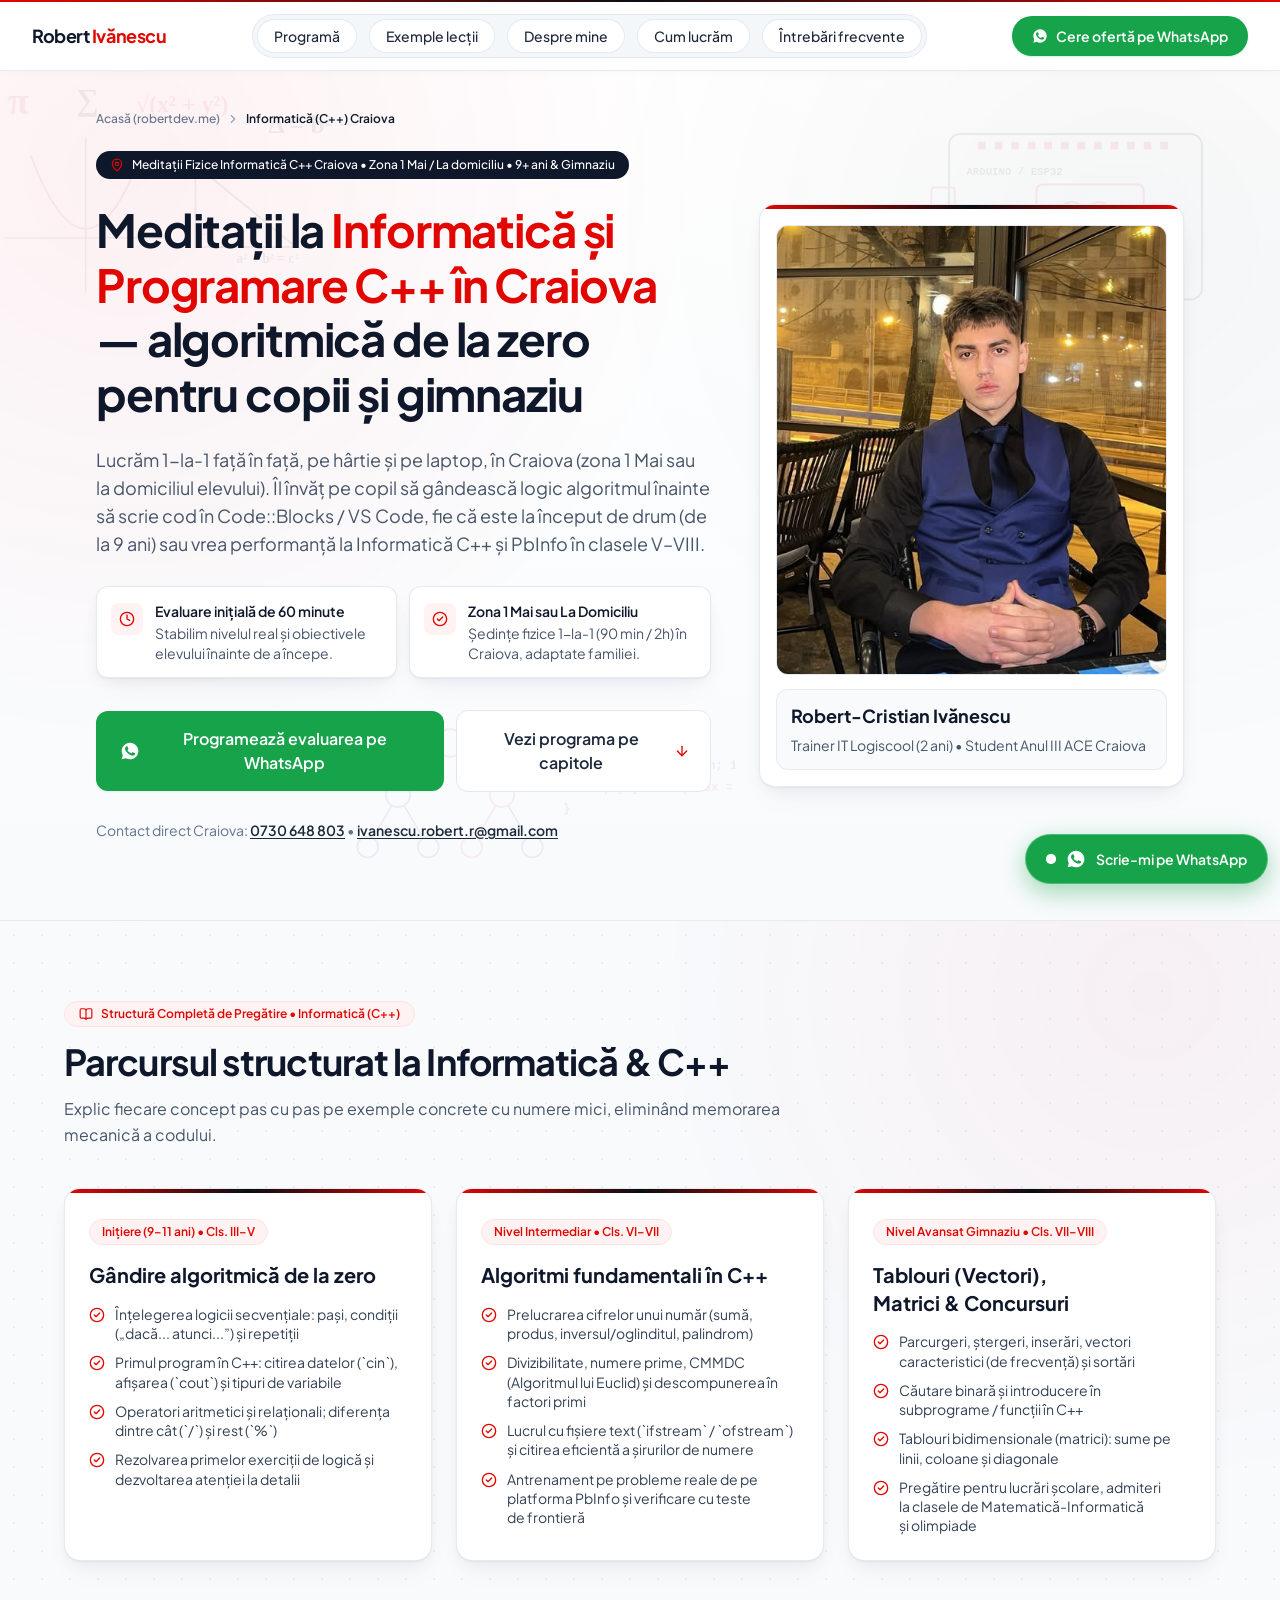
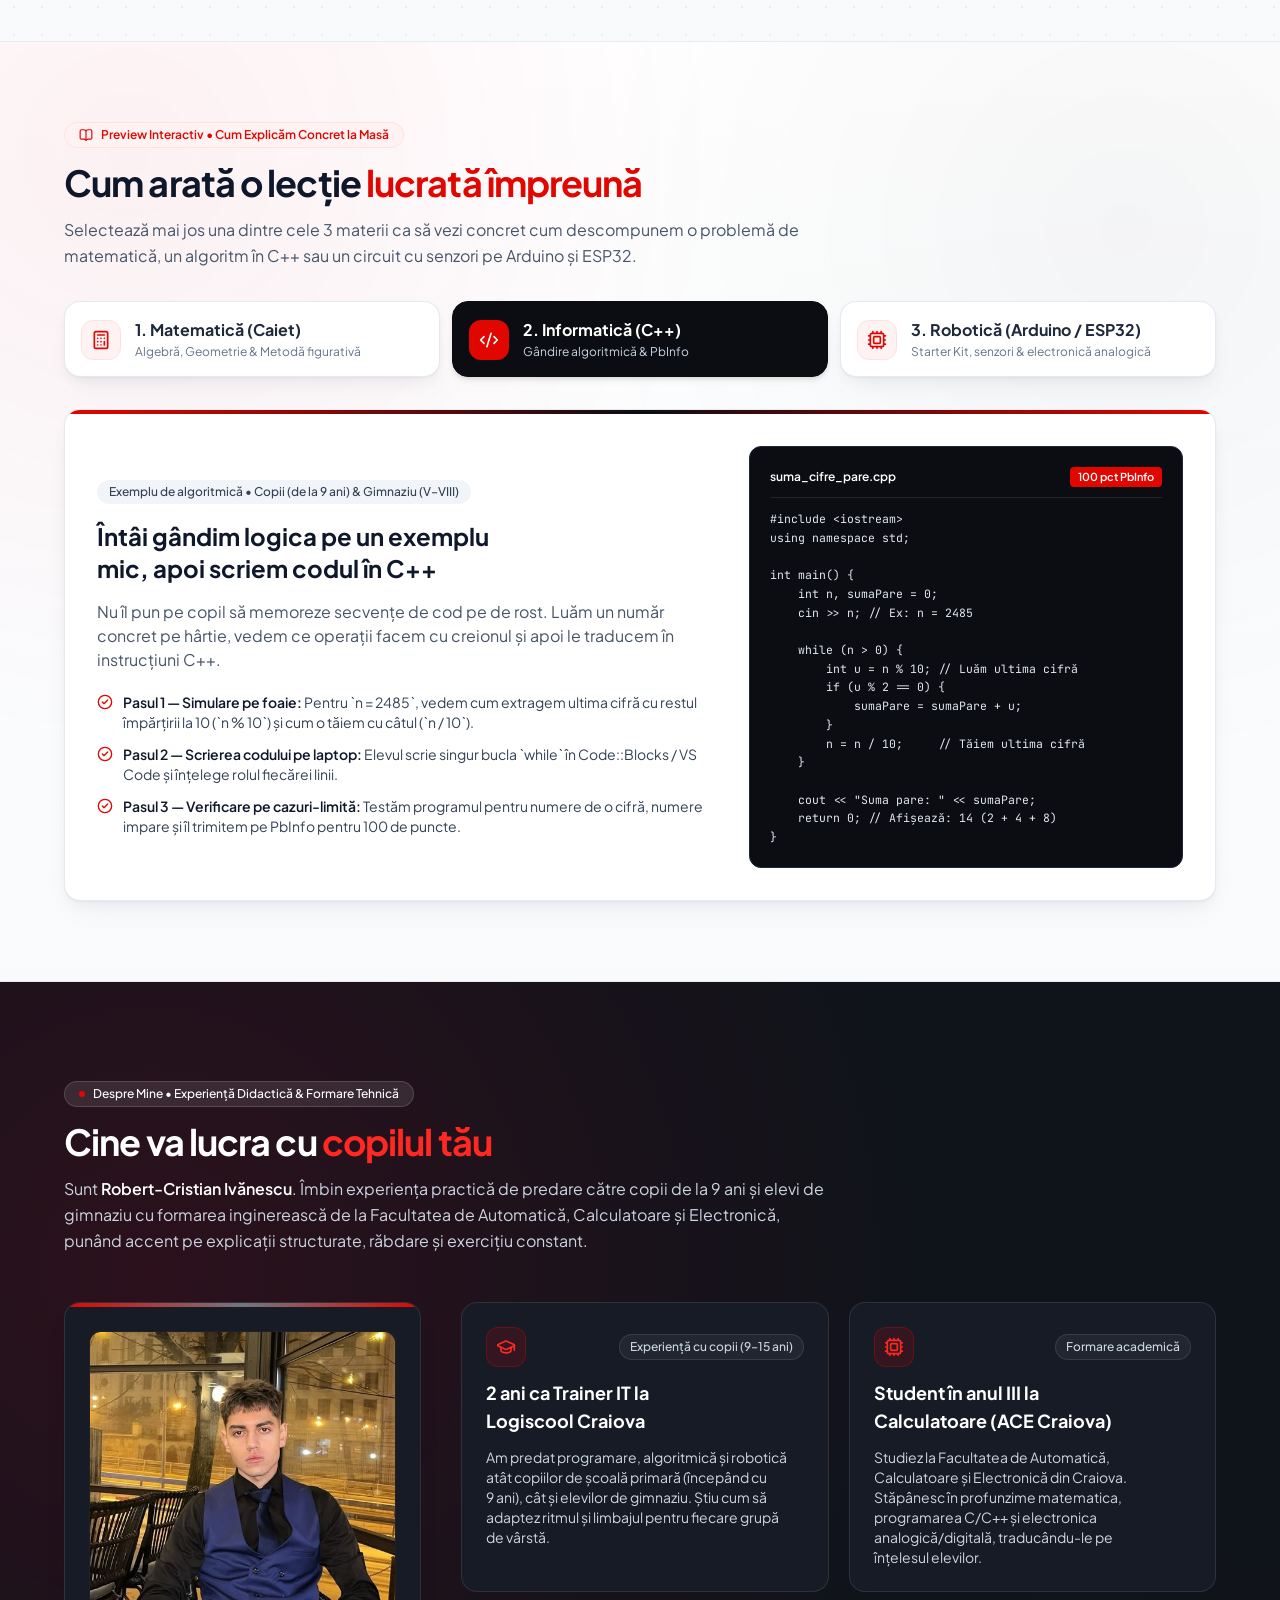
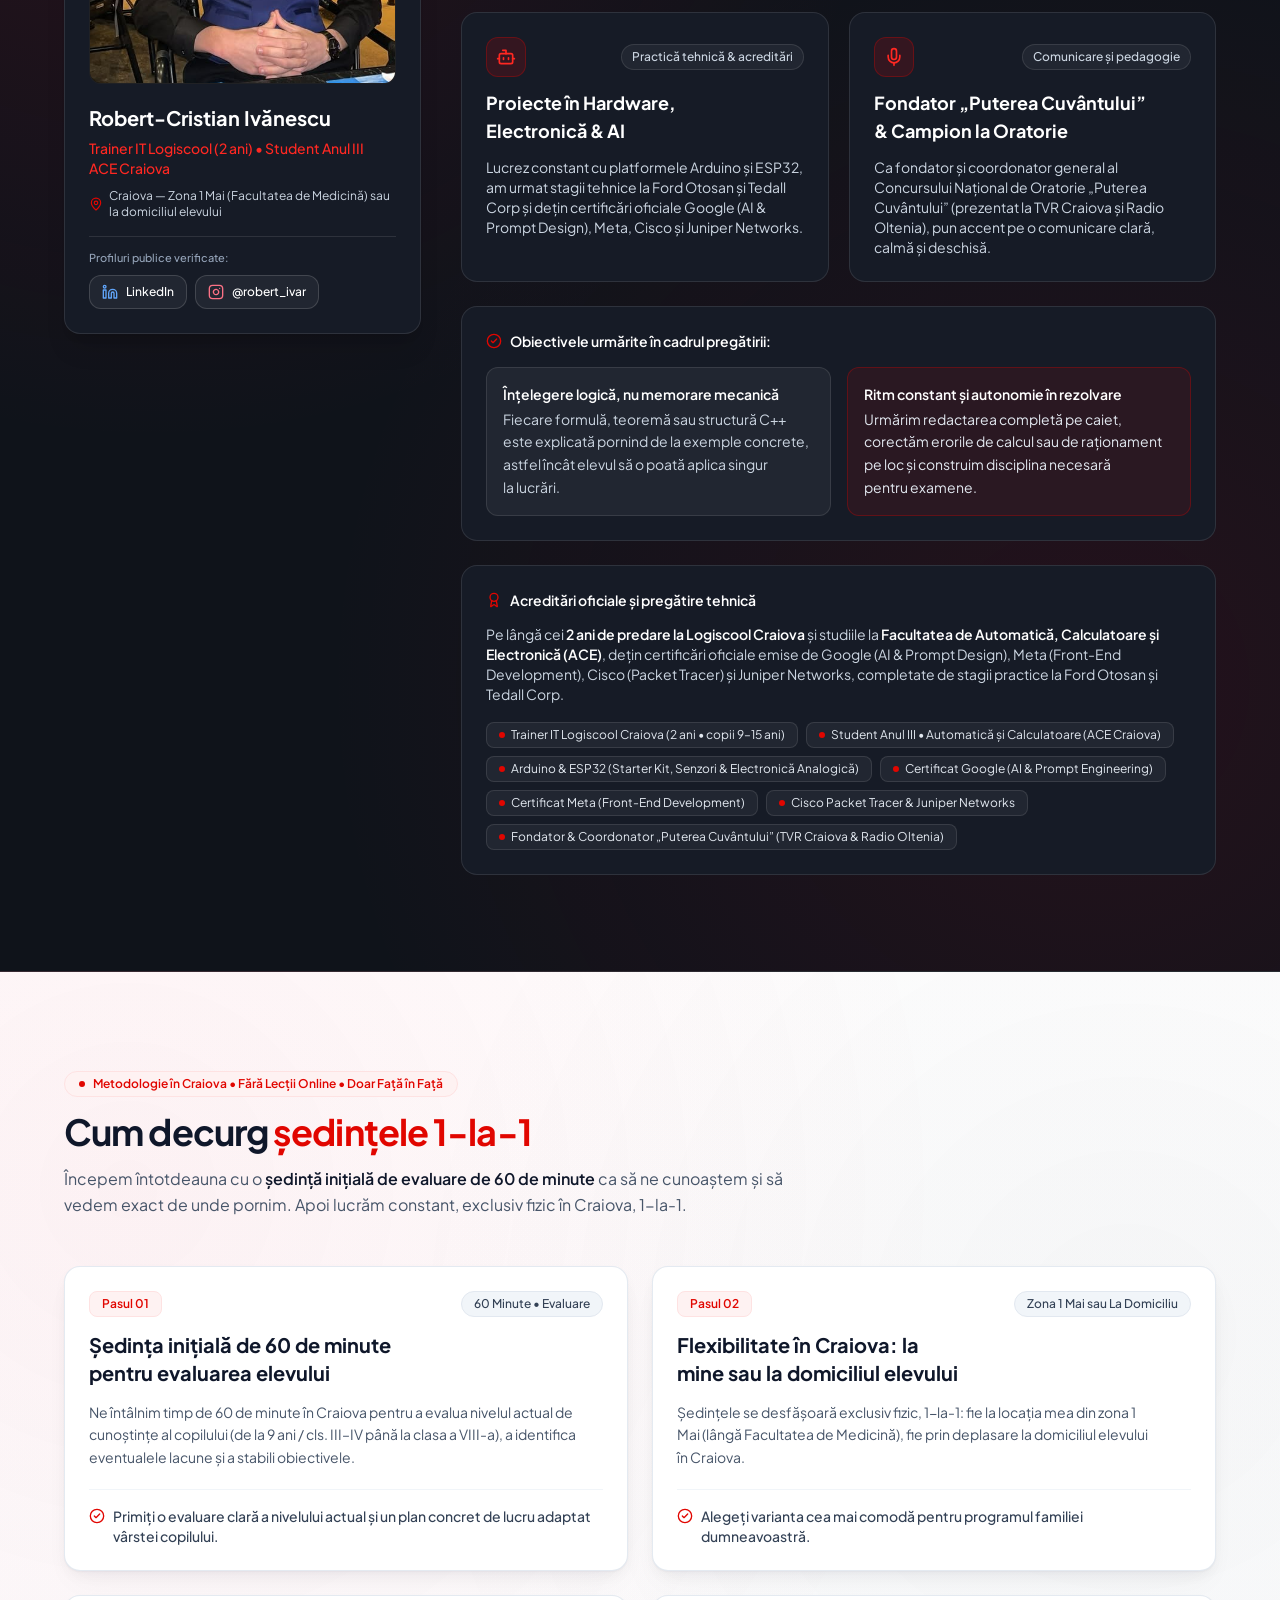
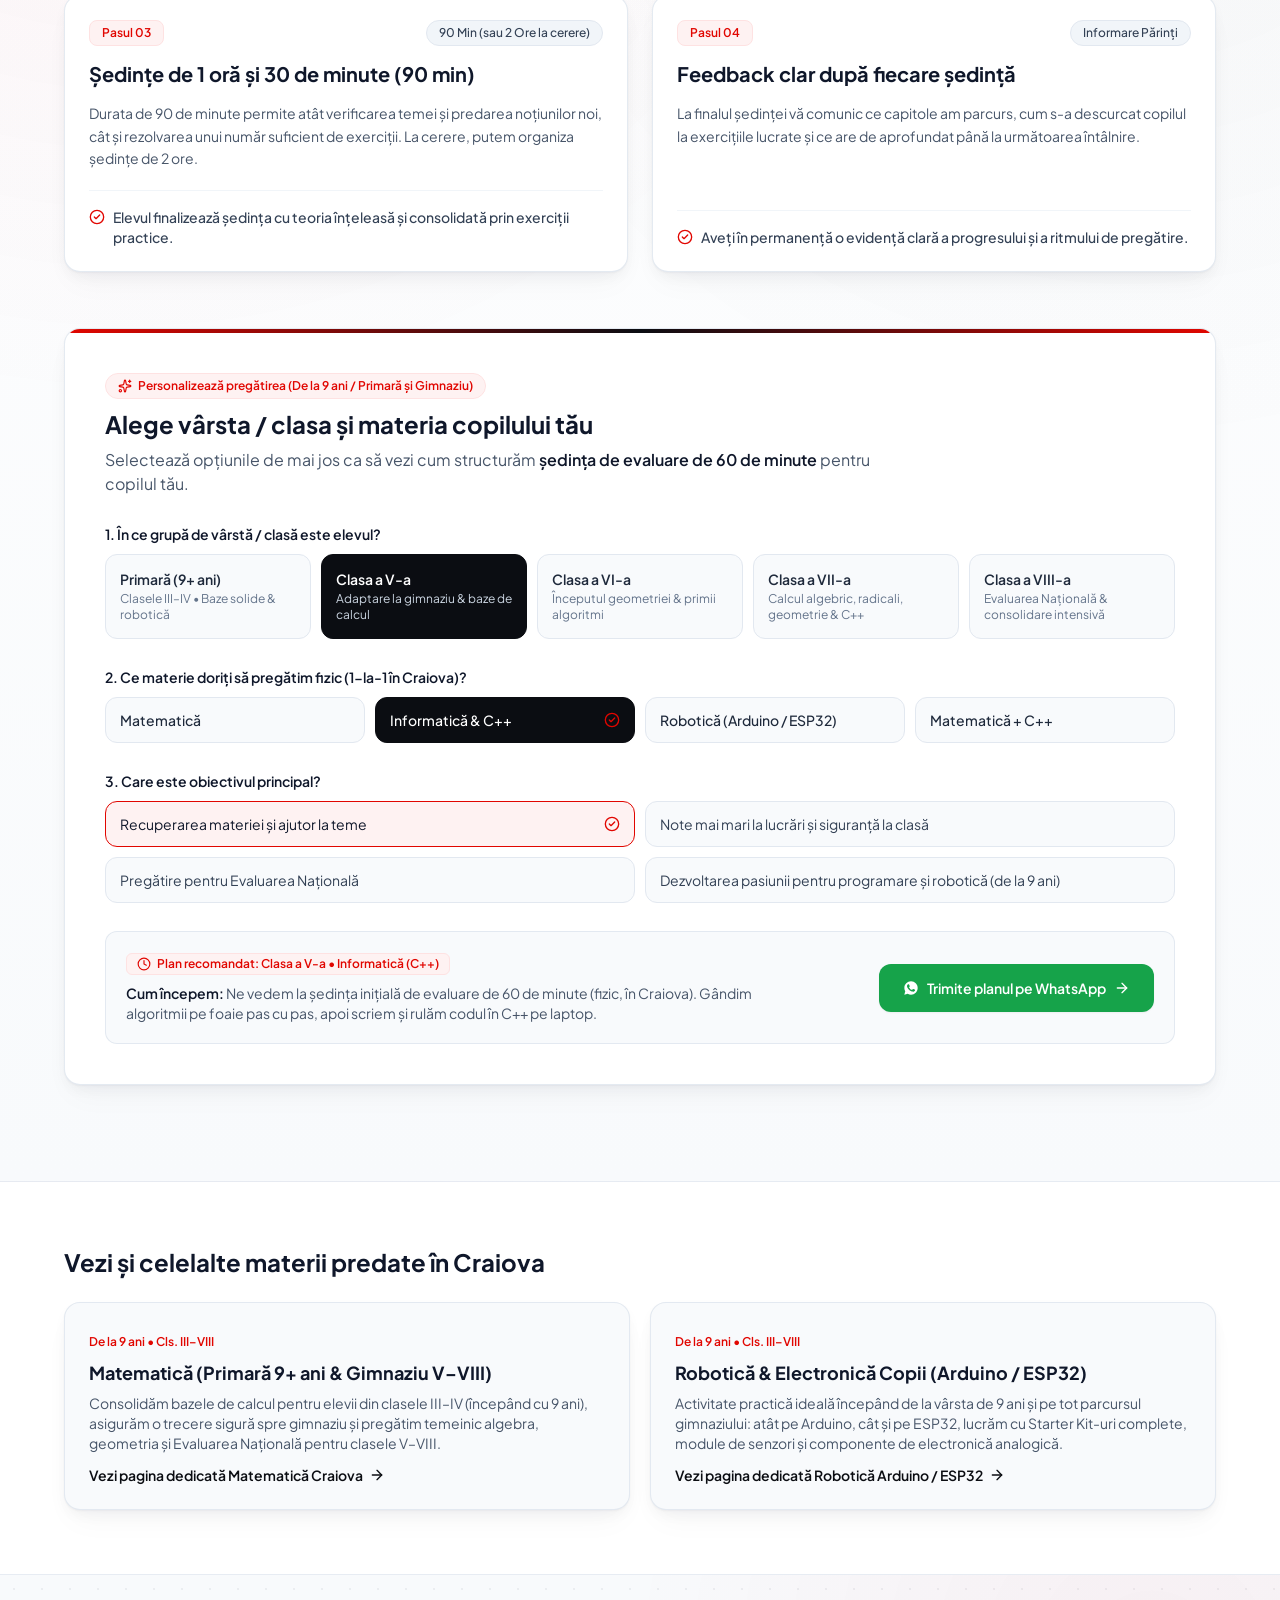
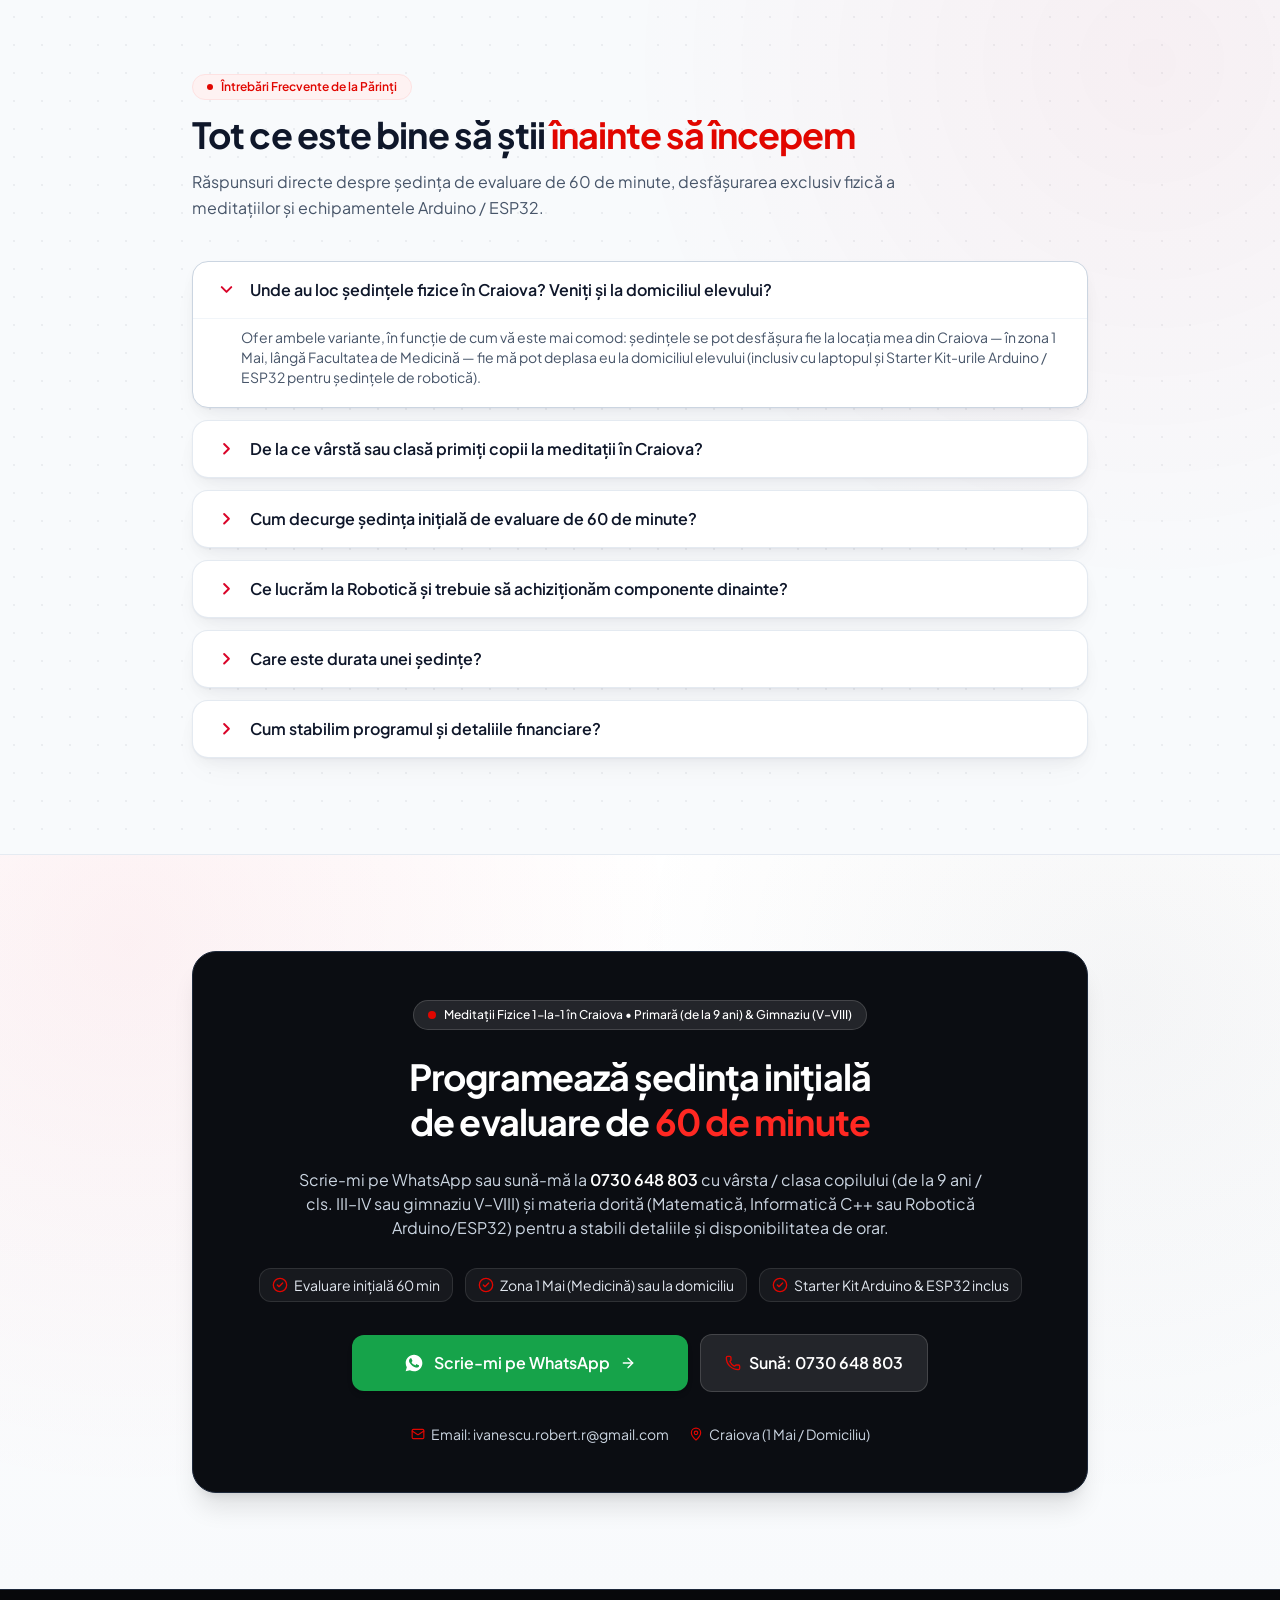
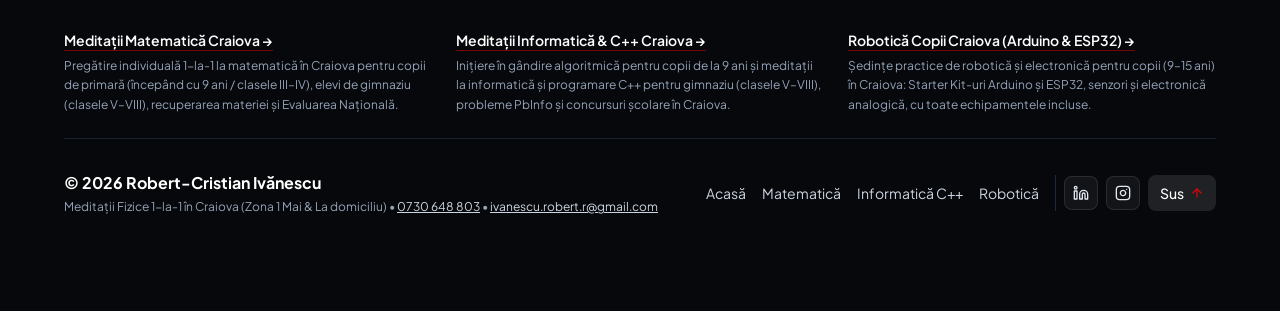
==== commit 39e1662f: "Fix CSS cascade so fixed corner WhatsApp button floats compactly in bottom-right" ====
--- a/meditatii-informatica-craiova/index.html
+++ b/meditatii-informatica-craiova/index.html
@@ -84,8 +84,8 @@
     </script>
     <script type="module" crossorigin src="/assets/vendor-icons-CVZkmHmZ.js"></script>
     <script type="module" crossorigin src="/assets/vendor-react-RlxluetE.js"></script>
-    <script type="module" crossorigin src="/assets/main-CPouvxnw.js"></script>
-    <link rel="stylesheet" crossorigin href="/assets/main-C-o2pY9k.css">
+    <script type="module" crossorigin src="/assets/main-BlTdM7w2.js"></script>
+    <link rel="stylesheet" crossorigin href="/assets/main-I5YBjiHI.css">
   </head>
   <body class="bg-white text-slate-900 antialiased">
     <div id="root" data-page="informatica">
--- a/assets/main-I5YBjiHI.css
+++ b/assets/main-I5YBjiHI.css
@@ -0,0 +1 @@
+*,:before,:after{--tw-border-spacing-x: 0;--tw-border-spacing-y: 0;--tw-translate-x: 0;--tw-translate-y: 0;--tw-rotate: 0;--tw-skew-x: 0;--tw-skew-y: 0;--tw-scale-x: 1;--tw-scale-y: 1;--tw-pan-x: ;--tw-pan-y: ;--tw-pinch-zoom: ;--tw-scroll-snap-strictness: proximity;--tw-gradient-from-position: ;--tw-gradient-via-position: ;--tw-gradient-to-position: ;--tw-ordinal: ;--tw-slashed-zero: ;--tw-numeric-figure: ;--tw-numeric-spacing: ;--tw-numeric-fraction: ;--tw-ring-inset: ;--tw-ring-offset-width: 0px;--tw-ring-offset-color: #fff;--tw-ring-color: rgb(59 130 246 / .5);--tw-ring-offset-shadow: 0 0 #0000;--tw-ring-shadow: 0 0 #0000;--tw-shadow: 0 0 #0000;--tw-shadow-colored: 0 0 #0000;--tw-blur: ;--tw-brightness: ;--tw-contrast: ;--tw-grayscale: ;--tw-hue-rotate: ;--tw-invert: ;--tw-saturate: ;--tw-sepia: ;--tw-drop-shadow: ;--tw-backdrop-blur: ;--tw-backdrop-brightness: ;--tw-backdrop-contrast: ;--tw-backdrop-grayscale: ;--tw-backdrop-hue-rotate: ;--tw-backdrop-invert: ;--tw-backdrop-opacity: ;--tw-backdrop-saturate: ;--tw-backdrop-sepia: ;--tw-contain-size: ;--tw-contain-layout: ;--tw-contain-paint: ;--tw-contain-style: }::backdrop{--tw-border-spacing-x: 0;--tw-border-spacing-y: 0;--tw-translate-x: 0;--tw-translate-y: 0;--tw-rotate: 0;--tw-skew-x: 0;--tw-skew-y: 0;--tw-scale-x: 1;--tw-scale-y: 1;--tw-pan-x: ;--tw-pan-y: ;--tw-pinch-zoom: ;--tw-scroll-snap-strictness: proximity;--tw-gradient-from-position: ;--tw-gradient-via-position: ;--tw-gradient-to-position: ;--tw-ordinal: ;--tw-slashed-zero: ;--tw-numeric-figure: ;--tw-numeric-spacing: ;--tw-numeric-fraction: ;--tw-ring-inset: ;--tw-ring-offset-width: 0px;--tw-ring-offset-color: #fff;--tw-ring-color: rgb(59 130 246 / .5);--tw-ring-offset-shadow: 0 0 #0000;--tw-ring-shadow: 0 0 #0000;--tw-shadow: 0 0 #0000;--tw-shadow-colored: 0 0 #0000;--tw-blur: ;--tw-brightness: ;--tw-contrast: ;--tw-grayscale: ;--tw-hue-rotate: ;--tw-invert: ;--tw-saturate: ;--tw-sepia: ;--tw-drop-shadow: ;--tw-backdrop-blur: ;--tw-backdrop-brightness: ;--tw-backdrop-contrast: ;--tw-backdrop-grayscale: ;--tw-backdrop-hue-rotate: ;--tw-backdrop-invert: ;--tw-backdrop-opacity: ;--tw-backdrop-saturate: ;--tw-backdrop-sepia: ;--tw-contain-size: ;--tw-contain-layout: ;--tw-contain-paint: ;--tw-contain-style: }*,:before,:after{box-sizing:border-box;border-width:0;border-style:solid;border-color:#e5e7eb}:before,:after{--tw-content: ""}html,:host{line-height:1.5;-webkit-text-size-adjust:100%;-moz-tab-size:4;-o-tab-size:4;tab-size:4;font-family:Plus Jakarta Sans,Inter,system-ui,-apple-system,sans-serif;font-feature-settings:normal;font-variation-settings:normal;-webkit-tap-highlight-color:transparent}body{margin:0;line-height:inherit}hr{height:0;color:inherit;border-top-width:1px}abbr:where([title]){-webkit-text-decoration:underline dotted;text-decoration:underline dotted}h1,h2,h3,h4,h5,h6{font-size:inherit;font-weight:inherit}a{color:inherit;text-decoration:inherit}b,strong{font-weight:bolder}code,kbd,samp,pre{font-family:JetBrains Mono,ui-monospace,SFMono-Regular,Menlo,monospace;font-feature-settings:normal;font-variation-settings:normal;font-size:1em}small{font-size:80%}sub,sup{font-size:75%;line-height:0;position:relative;vertical-align:baseline}sub{bottom:-.25em}sup{top:-.5em}table{text-indent:0;border-color:inherit;border-collapse:collapse}button,input,optgroup,select,textarea{font-family:inherit;font-feature-settings:inherit;font-variation-settings:inherit;font-size:100%;font-weight:inherit;line-height:inherit;letter-spacing:inherit;color:inherit;margin:0;padding:0}button,select{text-transform:none}button,input:where([type=button]),input:where([type=reset]),input:where([type=submit]){-webkit-appearance:button;background-color:transparent;background-image:none}:-moz-focusring{outline:auto}:-moz-ui-invalid{box-shadow:none}progress{vertical-align:baseline}::-webkit-inner-spin-button,::-webkit-outer-spin-button{height:auto}[type=search]{-webkit-appearance:textfield;outline-offset:-2px}::-webkit-search-decoration{-webkit-appearance:none}::-webkit-file-upload-button{-webkit-appearance:button;font:inherit}summary{display:list-item}blockquote,dl,dd,h1,h2,h3,h4,h5,h6,hr,figure,p,pre{margin:0}fieldset{margin:0;padding:0}legend{padding:0}ol,ul,menu{list-style:none;margin:0;padding:0}dialog{padding:0}textarea{resize:vertical}input::-moz-placeholder,textarea::-moz-placeholder{opacity:1;color:#9ca3af}input::placeholder,textarea::placeholder{opacity:1;color:#9ca3af}button,[role=button]{cursor:pointer}:disabled{cursor:default}img,svg,video,canvas,audio,iframe,embed,object{display:block;vertical-align:middle}img,video{max-width:100%;height:auto}[hidden]:where(:not([hidden=until-found])){display:none}:root{--color-obsidian: #0F131A;--color-obsidian-card: #161B26;--color-white: #FFFFFF;--color-ice: #F8FAFC;--color-racing-red: #D90429;--color-whatsapp: #16A34A;--in-oklab: }@supports (background: linear-gradient(in oklab,white,black)){:root{--in-oklab: in oklab}}html{scroll-behavior:smooth;scroll-padding-top:4.75rem;container-type:scroll-state;font-family:Plus Jakarta Sans,Inter,system-ui,-apple-system,sans-serif;background-color:#fff;color:#0f172a;line-height:1.5;-webkit-font-smoothing:antialiased;-moz-osx-font-smoothing:grayscale}body{background-color:#fff;color:#0f172a;line-height:1.6;text-align:start;overflow-x:hidden;margin:0}h1,h2,h3{text-wrap:balance}p,li,blockquote{text-wrap:pretty;overflow-wrap:break-word}::-moz-selection{background-color:#d9042924;color:#0f172a}::selection{background-color:#d9042924;color:#0f172a}.btn-interactive{position:relative;overflow:hidden;transition:transform .2s cubic-bezier(.16,1,.3,1),box-shadow .2s ease,background-color .2s ease}.btn-interactive:after{content:"";position:absolute;top:0;left:-120%;width:60%;height:100%;background:linear-gradient(90deg,transparent,rgba(255,255,255,.22),transparent);transform:skew(-20deg);transition:left .55s ease;pointer-events:none}.btn-interactive:hover:not(:disabled):after{left:140%}.btn-interactive:hover:not(:disabled){transform:translateY(-1.5px)}.btn-interactive:active:not(:disabled){transform:translateY(.5px) scale(.99)}.sr-only{position:absolute;width:1px;height:1px;padding:0;margin:-1px;overflow:hidden;clip:rect(0,0,0,0);white-space:nowrap;border-width:0}.pointer-events-none{pointer-events:none}.visible{visibility:visible}.fixed{position:fixed}.absolute{position:absolute}.relative{position:relative}.inset-0{top:0;right:0;bottom:0;left:0}.-left-6{left:-1.5rem}.-top-4{top:-1rem}.bottom-2{bottom:.5rem}.bottom-3{bottom:.75rem}.left-1\/4{left:25%}.right-0{right:0}.right-2\.5{right:.625rem}.top-6{top:1.5rem}.z-0{z-index:0}.z-10{z-index:10}.z-50{z-index:50}.m-0{margin:0}.mx-auto{margin-left:auto;margin-right:auto}.mb-0\.5{margin-bottom:.125rem}.mb-1{margin-bottom:.25rem}.mb-10{margin-bottom:2.5rem}.mb-6{margin-bottom:1.5rem}.mt-0\.5{margin-top:.125rem}.mt-2{margin-top:.5rem}.mt-5{margin-top:1.25rem}.mt-auto{margin-top:auto}.block{display:block}.inline-block{display:inline-block}.flex{display:flex}.inline-flex{display:inline-flex}.grid{display:grid}.hidden{display:none}.aspect-\[4\/4\.6\]{aspect-ratio:4/4.6}.h-1{height:.25rem}.h-1\.5{height:.375rem}.h-10{height:2.5rem}.h-11{height:2.75rem}.h-2{height:.5rem}.h-2\.5{height:.625rem}.h-3\.5{height:.875rem}.h-4{height:1rem}.h-5{height:1.25rem}.h-8{height:2rem}.h-\[2px\]{height:2px}.h-auto{height:auto}.h-full{height:100%}.min-h-\[4\.25rem\]{min-height:4.25rem}.min-h-screen{min-height:100vh}.w-1\.5{width:.375rem}.w-10{width:2.5rem}.w-11{width:2.75rem}.w-2{width:.5rem}.w-2\.5{width:.625rem}.w-3\.5{width:.875rem}.w-4{width:1rem}.w-5{width:1.25rem}.w-72{width:18rem}.w-8{width:2rem}.w-80{width:20rem}.w-full{width:100%}.min-w-0{min-width:0px}.max-w-2xl{max-width:42rem}.max-w-3xl{max-width:48rem}.max-w-4xl{max-width:56rem}.max-w-6xl{max-width:72rem}.max-w-\[1680px\]{max-width:1680px}.max-w-\[240px\]{max-width:240px}.max-w-\[58ch\]{max-width:58ch}.max-w-\[62ch\]{max-width:62ch}.max-w-\[65ch\]{max-width:65ch}.max-w-sm{max-width:24rem}.max-w-xl{max-width:36rem}.flex-1{flex:1 1 0%}.shrink-0{flex-shrink:0}.scale-\[1\.06\]{--tw-scale-x: 1.06;--tw-scale-y: 1.06;transform:translate(var(--tw-translate-x),var(--tw-translate-y)) rotate(var(--tw-rotate)) skew(var(--tw-skew-x)) skewY(var(--tw-skew-y)) scaleX(var(--tw-scale-x)) scaleY(var(--tw-scale-y))}@keyframes ping{75%,to{transform:scale(2);opacity:0}}.animate-ping{animation:ping 1s cubic-bezier(0,0,.2,1) infinite}@keyframes pulse{50%{opacity:.5}}.animate-pulse{animation:pulse 2s cubic-bezier(.4,0,.6,1) infinite}.cursor-pointer{cursor:pointer}.select-none{-webkit-user-select:none;-moz-user-select:none;user-select:none}.scroll-mt-16{scroll-margin-top:4rem}.scroll-mt-20{scroll-margin-top:5rem}.list-none{list-style-type:none}.grid-cols-1{grid-template-columns:repeat(1,minmax(0,1fr))}.grid-cols-2{grid-template-columns:repeat(2,minmax(0,1fr))}.flex-col{flex-direction:column}.flex-wrap{flex-wrap:wrap}.items-start{align-items:flex-start}.items-center{align-items:center}.items-baseline{align-items:baseline}.items-stretch{align-items:stretch}.justify-center{justify-content:center}.justify-between{justify-content:space-between}.gap-1\.5{gap:.375rem}.gap-10{gap:2.5rem}.gap-2{gap:.5rem}.gap-2\.5{gap:.625rem}.gap-3{gap:.75rem}.gap-3\.5{gap:.875rem}.gap-4{gap:1rem}.gap-5{gap:1.25rem}.gap-6{gap:1.5rem}.gap-8{gap:2rem}.space-y-1>:not([hidden])~:not([hidden]){--tw-space-y-reverse: 0;margin-top:calc(.25rem * calc(1 - var(--tw-space-y-reverse)));margin-bottom:calc(.25rem * var(--tw-space-y-reverse))}.space-y-1\.5>:not([hidden])~:not([hidden]){--tw-space-y-reverse: 0;margin-top:calc(.375rem * calc(1 - var(--tw-space-y-reverse)));margin-bottom:calc(.375rem * var(--tw-space-y-reverse))}.space-y-10>:not([hidden])~:not([hidden]){--tw-space-y-reverse: 0;margin-top:calc(2.5rem * calc(1 - var(--tw-space-y-reverse)));margin-bottom:calc(2.5rem * var(--tw-space-y-reverse))}.space-y-14>:not([hidden])~:not([hidden]){--tw-space-y-reverse: 0;margin-top:calc(3.5rem * calc(1 - var(--tw-space-y-reverse)));margin-bottom:calc(3.5rem * var(--tw-space-y-reverse))}.space-y-2>:not([hidden])~:not([hidden]){--tw-space-y-reverse: 0;margin-top:calc(.5rem * calc(1 - var(--tw-space-y-reverse)));margin-bottom:calc(.5rem * var(--tw-space-y-reverse))}.space-y-2\.5>:not([hidden])~:not([hidden]){--tw-space-y-reverse: 0;margin-top:calc(.625rem * calc(1 - var(--tw-space-y-reverse)));margin-bottom:calc(.625rem * var(--tw-space-y-reverse))}.space-y-3>:not([hidden])~:not([hidden]){--tw-space-y-reverse: 0;margin-top:calc(.75rem * calc(1 - var(--tw-space-y-reverse)));margin-bottom:calc(.75rem * var(--tw-space-y-reverse))}.space-y-3\.5>:not([hidden])~:not([hidden]){--tw-space-y-reverse: 0;margin-top:calc(.875rem * calc(1 - var(--tw-space-y-reverse)));margin-bottom:calc(.875rem * var(--tw-space-y-reverse))}.space-y-4>:not([hidden])~:not([hidden]){--tw-space-y-reverse: 0;margin-top:calc(1rem * calc(1 - var(--tw-space-y-reverse)));margin-bottom:calc(1rem * var(--tw-space-y-reverse))}.space-y-6>:not([hidden])~:not([hidden]){--tw-space-y-reverse: 0;margin-top:calc(1.5rem * calc(1 - var(--tw-space-y-reverse)));margin-bottom:calc(1.5rem * var(--tw-space-y-reverse))}.space-y-7>:not([hidden])~:not([hidden]){--tw-space-y-reverse: 0;margin-top:calc(1.75rem * calc(1 - var(--tw-space-y-reverse)));margin-bottom:calc(1.75rem * var(--tw-space-y-reverse))}.space-y-8>:not([hidden])~:not([hidden]){--tw-space-y-reverse: 0;margin-top:calc(2rem * calc(1 - var(--tw-space-y-reverse)));margin-bottom:calc(2rem * var(--tw-space-y-reverse))}.overflow-hidden{overflow:hidden}.overflow-x-auto{overflow-x:auto}.scroll-smooth{scroll-behavior:smooth}.whitespace-nowrap{white-space:nowrap}.rounded{border-radius:.25rem}.rounded-2xl{border-radius:1rem}.rounded-3xl{border-radius:1.5rem}.rounded-full{border-radius:9999px}.rounded-lg{border-radius:.5rem}.rounded-md{border-radius:.375rem}.rounded-xl{border-radius:.75rem}.border{border-width:1px}.border-b{border-bottom-width:1px}.border-l{border-left-width:1px}.border-t{border-top-width:1px}.border-obsidian-900{--tw-border-opacity: 1;border-color:rgb(11 13 18 / var(--tw-border-opacity, 1))}.border-racing{--tw-border-opacity: 1;border-color:rgb(225 6 0 / var(--tw-border-opacity, 1))}.border-racing\/30{border-color:#e106004d}.border-red-100{--tw-border-opacity: 1;border-color:rgb(254 226 226 / var(--tw-border-opacity, 1))}.border-red-200\/80{border-color:#fecacacc}.border-slate-100{--tw-border-opacity: 1;border-color:rgb(241 245 249 / var(--tw-border-opacity, 1))}.border-slate-200{--tw-border-opacity: 1;border-color:rgb(226 232 240 / var(--tw-border-opacity, 1))}.border-slate-200\/80{border-color:#e2e8f0cc}.border-slate-200\/90{border-color:#e2e8f0e6}.border-slate-800{--tw-border-opacity: 1;border-color:rgb(30 41 59 / var(--tw-border-opacity, 1))}.border-slate-800\/80{border-color:#1e293bcc}.border-white\/10{border-color:#ffffff1a}.border-white\/15{border-color:#ffffff26}.border-white\/25{border-color:#ffffff40}.bg-\[\#161B26\]{--tw-bg-opacity: 1;background-color:rgb(22 27 38 / var(--tw-bg-opacity, 1))}.bg-obsidian-900{--tw-bg-opacity: 1;background-color:rgb(11 13 18 / var(--tw-bg-opacity, 1))}.bg-obsidian-950{--tw-bg-opacity: 1;background-color:rgb(7 8 11 / var(--tw-bg-opacity, 1))}.bg-racing{--tw-bg-opacity: 1;background-color:rgb(225 6 0 / var(--tw-bg-opacity, 1))}.bg-racing\/10{background-color:#e106001a}.bg-racing\/15{background-color:#e1060026}.bg-red-50{--tw-bg-opacity: 1;background-color:rgb(254 242 242 / var(--tw-bg-opacity, 1))}.bg-red-50\/70{background-color:#fef2f2b3}.bg-slate-100{--tw-bg-opacity: 1;background-color:rgb(241 245 249 / var(--tw-bg-opacity, 1))}.bg-slate-100\/75{background-color:#f1f5f9bf}.bg-slate-50{--tw-bg-opacity: 1;background-color:rgb(248 250 252 / var(--tw-bg-opacity, 1))}.bg-slate-900{--tw-bg-opacity: 1;background-color:rgb(15 23 42 / var(--tw-bg-opacity, 1))}.bg-whatsapp{--tw-bg-opacity: 1;background-color:rgb(22 163 74 / var(--tw-bg-opacity, 1))}.bg-white{--tw-bg-opacity: 1;background-color:rgb(255 255 255 / var(--tw-bg-opacity, 1))}.bg-white\/10{background-color:#ffffff1a}.bg-white\/5{background-color:#ffffff0d}.bg-white\/95{background-color:#fffffff2}.bg-gradient-to-r{background-image:linear-gradient(to right,var(--tw-gradient-stops))}.from-racing{--tw-gradient-from: #E10600 var(--tw-gradient-from-position);--tw-gradient-to: rgb(225 6 0 / 0) var(--tw-gradient-to-position);--tw-gradient-stops: var(--tw-gradient-from), var(--tw-gradient-to)}.via-obsidian-900{--tw-gradient-to: rgb(11 13 18 / 0) var(--tw-gradient-to-position);--tw-gradient-stops: var(--tw-gradient-from), #0B0D12 var(--tw-gradient-via-position), var(--tw-gradient-to)}.via-white\/40{--tw-gradient-to: rgb(255 255 255 / 0) var(--tw-gradient-to-position);--tw-gradient-stops: var(--tw-gradient-from), rgb(255 255 255 / .4) var(--tw-gradient-via-position), var(--tw-gradient-to)}.to-racing{--tw-gradient-to: #E10600 var(--tw-gradient-to-position)}.object-cover{-o-object-fit:cover;object-fit:cover}.object-\[50\%_82\%\]{-o-object-position:50% 82%;object-position:50% 82%}.p-0{padding:0}.p-1{padding:.25rem}.p-2{padding:.5rem}.p-2\.5{padding:.625rem}.p-3{padding:.75rem}.p-3\.5{padding:.875rem}.p-4{padding:1rem}.p-5{padding:1.25rem}.p-6{padding:1.5rem}.px-2{padding-left:.5rem;padding-right:.5rem}.px-2\.5{padding-left:.625rem;padding-right:.625rem}.px-3{padding-left:.75rem;padding-right:.75rem}.px-3\.5{padding-left:.875rem;padding-right:.875rem}.px-4{padding-left:1rem;padding-right:1rem}.px-5{padding-left:1.25rem;padding-right:1.25rem}.px-6{padding-left:1.5rem;padding-right:1.5rem}.py-0\.5{padding-top:.125rem;padding-bottom:.125rem}.py-1{padding-top:.25rem;padding-bottom:.25rem}.py-1\.5{padding-top:.375rem;padding-bottom:.375rem}.py-12{padding-top:3rem;padding-bottom:3rem}.py-16{padding-top:4rem;padding-bottom:4rem}.py-2{padding-top:.5rem;padding-bottom:.5rem}.py-2\.5{padding-top:.625rem;padding-bottom:.625rem}.py-3{padding-top:.75rem;padding-bottom:.75rem}.py-3\.5{padding-top:.875rem;padding-bottom:.875rem}.py-4{padding-top:1rem;padding-bottom:1rem}.pb-14{padding-bottom:3.5rem}.pb-2\.5{padding-bottom:.625rem}.pb-24{padding-bottom:6rem}.pb-5{padding-bottom:1.25rem}.pb-6{padding-bottom:1.5rem}.pl-11{padding-left:2.75rem}.pl-2{padding-left:.5rem}.pt-1{padding-top:.25rem}.pt-10{padding-top:2.5rem}.pt-2{padding-top:.5rem}.pt-3{padding-top:.75rem}.pt-3\.5{padding-top:.875rem}.pt-4{padding-top:1rem}.pt-6{padding-top:1.5rem}.pt-8{padding-top:2rem}.text-left{text-align:left}.text-center{text-align:center}.font-mono{font-family:JetBrains Mono,ui-monospace,SFMono-Regular,Menlo,monospace}.font-sans{font-family:Plus Jakarta Sans,Inter,system-ui,-apple-system,sans-serif}.text-\[11\.5px\]{font-size:11.5px}.text-\[11px\]{font-size:11px}.text-\[13px\]{font-size:13px}.text-base{font-size:1rem;line-height:1.5rem}.text-lg{font-size:1.125rem;line-height:1.75rem}.text-sm{font-size:.875rem;line-height:1.25rem}.text-xl{font-size:1.25rem;line-height:1.75rem}.text-xs{font-size:.75rem;line-height:1rem}.font-bold{font-weight:700}.font-medium{font-weight:500}.font-normal{font-weight:400}.font-semibold{font-weight:600}.leading-relaxed{line-height:1.625}.leading-snug{line-height:1.375}.tracking-tight{letter-spacing:-.025em}.text-\[\#60A5FA\]{--tw-text-opacity: 1;color:rgb(96 165 250 / var(--tw-text-opacity, 1))}.text-obsidian-900{--tw-text-opacity: 1;color:rgb(11 13 18 / var(--tw-text-opacity, 1))}.text-racing{--tw-text-opacity: 1;color:rgb(225 6 0 / var(--tw-text-opacity, 1))}.text-racing-light{--tw-text-opacity: 1;color:rgb(255 40 34 / var(--tw-text-opacity, 1))}.text-rose-400{--tw-text-opacity: 1;color:rgb(251 113 133 / var(--tw-text-opacity, 1))}.text-slate-100{--tw-text-opacity: 1;color:rgb(241 245 249 / var(--tw-text-opacity, 1))}.text-slate-200{--tw-text-opacity: 1;color:rgb(226 232 240 / var(--tw-text-opacity, 1))}.text-slate-300{--tw-text-opacity: 1;color:rgb(203 213 225 / var(--tw-text-opacity, 1))}.text-slate-400{--tw-text-opacity: 1;color:rgb(148 163 184 / var(--tw-text-opacity, 1))}.text-slate-500{--tw-text-opacity: 1;color:rgb(100 116 139 / var(--tw-text-opacity, 1))}.text-slate-600{--tw-text-opacity: 1;color:rgb(71 85 105 / var(--tw-text-opacity, 1))}.text-slate-700{--tw-text-opacity: 1;color:rgb(51 65 85 / var(--tw-text-opacity, 1))}.text-slate-800{--tw-text-opacity: 1;color:rgb(30 41 59 / var(--tw-text-opacity, 1))}.text-slate-900{--tw-text-opacity: 1;color:rgb(15 23 42 / var(--tw-text-opacity, 1))}.text-white{--tw-text-opacity: 1;color:rgb(255 255 255 / var(--tw-text-opacity, 1))}.underline{text-decoration-line:underline}.decoration-racing\/50{text-decoration-color:#e1060080}.underline-offset-2{text-underline-offset:2px}.underline-offset-4{text-underline-offset:4px}.antialiased{-webkit-font-smoothing:antialiased;-moz-osx-font-smoothing:grayscale}.opacity-75{opacity:.75}.opacity-\[0\.065\]{opacity:.065}.opacity-\[0\.06\]{opacity:.06}.shadow-\[0_1px_12px_-4px_rgba\(15\,23\,42\,0\.06\)\]{--tw-shadow: 0 1px 12px -4px rgba(15,23,42,.06);--tw-shadow-colored: 0 1px 12px -4px var(--tw-shadow-color);box-shadow:var(--tw-ring-offset-shadow, 0 0 #0000),var(--tw-ring-shadow, 0 0 #0000),var(--tw-shadow)}.shadow-\[0_8px_24px_rgba\(22\,163\,74\,0\.4\)\]{--tw-shadow: 0 8px 24px rgba(22,163,74,.4);--tw-shadow-colored: 0 8px 24px var(--tw-shadow-color);box-shadow:var(--tw-ring-offset-shadow, 0 0 #0000),var(--tw-ring-shadow, 0 0 #0000),var(--tw-shadow)}.shadow-lg{--tw-shadow: 0 10px 15px -3px rgb(0 0 0 / .1), 0 4px 6px -4px rgb(0 0 0 / .1);--tw-shadow-colored: 0 10px 15px -3px var(--tw-shadow-color), 0 4px 6px -4px var(--tw-shadow-color);box-shadow:var(--tw-ring-offset-shadow, 0 0 #0000),var(--tw-ring-shadow, 0 0 #0000),var(--tw-shadow)}.shadow-md{--tw-shadow: 0 4px 6px -1px rgb(0 0 0 / .1), 0 2px 4px -2px rgb(0 0 0 / .1);--tw-shadow-colored: 0 4px 6px -1px var(--tw-shadow-color), 0 2px 4px -2px var(--tw-shadow-color);box-shadow:var(--tw-ring-offset-shadow, 0 0 #0000),var(--tw-ring-shadow, 0 0 #0000),var(--tw-shadow)}.shadow-sm{--tw-shadow: 0 1px 2px 0 rgb(0 0 0 / .05);--tw-shadow-colored: 0 1px 2px 0 var(--tw-shadow-color);box-shadow:var(--tw-ring-offset-shadow, 0 0 #0000),var(--tw-ring-shadow, 0 0 #0000),var(--tw-shadow)}.shadow-xl{--tw-shadow: 0 20px 25px -5px rgb(0 0 0 / .1), 0 8px 10px -6px rgb(0 0 0 / .1);--tw-shadow-colored: 0 20px 25px -5px var(--tw-shadow-color), 0 8px 10px -6px var(--tw-shadow-color);box-shadow:var(--tw-ring-offset-shadow, 0 0 #0000),var(--tw-ring-shadow, 0 0 #0000),var(--tw-shadow)}.shadow-racing\/25{--tw-shadow-color: rgb(225 6 0 / .25);--tw-shadow: var(--tw-shadow-colored)}.shadow-whatsapp\/20{--tw-shadow-color: rgb(22 163 74 / .2);--tw-shadow: var(--tw-shadow-colored)}.filter{filter:var(--tw-blur) var(--tw-brightness) var(--tw-contrast) var(--tw-grayscale) var(--tw-hue-rotate) var(--tw-invert) var(--tw-saturate) var(--tw-sepia) var(--tw-drop-shadow)}.backdrop-blur-md{--tw-backdrop-blur: blur(12px);-webkit-backdrop-filter:var(--tw-backdrop-blur) var(--tw-backdrop-brightness) var(--tw-backdrop-contrast) var(--tw-backdrop-grayscale) var(--tw-backdrop-hue-rotate) var(--tw-backdrop-invert) var(--tw-backdrop-opacity) var(--tw-backdrop-saturate) var(--tw-backdrop-sepia);backdrop-filter:var(--tw-backdrop-blur) var(--tw-backdrop-brightness) var(--tw-backdrop-contrast) var(--tw-backdrop-grayscale) var(--tw-backdrop-hue-rotate) var(--tw-backdrop-invert) var(--tw-backdrop-opacity) var(--tw-backdrop-saturate) var(--tw-backdrop-sepia)}.transition-all{transition-property:all;transition-timing-function:cubic-bezier(.4,0,.2,1);transition-duration:.15s}.transition-colors{transition-property:color,background-color,border-color,text-decoration-color,fill,stroke;transition-timing-function:cubic-bezier(.4,0,.2,1);transition-duration:.15s}.transition-transform{transition-property:transform;transition-timing-function:cubic-bezier(.4,0,.2,1);transition-duration:.15s}.heading-hero{font-size:clamp(1.85rem,1.25rem + 2.1vw,2.85rem);line-height:1.2}.heading-section{font-size:clamp(1.5rem,1.15rem + 1.4vw,2.25rem);line-height:1.25}.top-bar{position:sticky;top:0;z-index:50;transition:transform .28s cubic-bezier(.16,1,.3,1),box-shadow .2s ease,background-color .2s ease}@container scroll-state((scrolled: bottom) and (scrollable: top)){.top-bar{transform:translateY(-100%)}}.top-bar:focus-within{transform:none}.top-bar.is-hidden:not(:focus-within){transform:translateY(-100%)}.bg-aesthetic-light{background-color:#fff;background-image:radial-gradient(circle at 10% 12%,rgba(217,4,41,.055) 0%,transparent 42%),radial-gradient(circle at 88% 20%,rgba(15,23,42,.04) 0%,transparent 40%),linear-gradient(to bottom var(--in-oklab),#FFFFFF,#F8FAFC)}.bg-aesthetic-muted{background-color:#f8fafc;background-image:radial-gradient(circle at 90% 10%,rgba(217,4,41,.045) 0%,transparent 38%),radial-gradient(rgba(15,23,42,.055) 1px,transparent 1px);background-size:100% 100%,28px 28px}.bg-aesthetic-obsidian{background-color:#0f131a;background-image:radial-gradient(circle at 12% 18%,rgba(217,4,41,.14) 0%,transparent 45%),radial-gradient(circle at 85% 82%,rgba(217,4,41,.1) 0%,transparent 45%)}.card-soft-depth{box-shadow:0 1px 2px #0f172a0a,0 6px 16px -4px #0f172a0f,0 16px 32px -8px #0f172a0a;transition:transform .22s ease,box-shadow .22s ease,border-color .22s ease}.card-soft-depth:hover{transform:translateY(-2px);box-shadow:0 2px 4px #0f172a0d,0 12px 24px -6px #0f172a17,0 24px 40px -12px #d9042912}.faq-accordion details{border-radius:1rem;transition:border-color .2s ease,box-shadow .2s ease,background-color .2s ease}.faq-accordion summary{list-style:none;display:flex;align-items:center;gap:.85rem;cursor:pointer;-webkit-user-select:none;-moz-user-select:none;user-select:none}.faq-accordion summary::-webkit-details-marker{display:none}.faq-accordion summary:before{content:"";inline-size:1.2rem;block-size:1.2rem;flex-shrink:0;background-color:#d90429;mask:url("data:image/svg+xml,%3Csvg xmlns='http://www.w3.org/2000/svg' viewBox='0 0 24 24' fill='none' stroke='currentColor' stroke-width='2.5' stroke-linecap='round' stroke-linejoin='round'%3E%3Cpath d='m6 9 6 6 6-6'/%3E%3C/svg%3E") no-repeat center / contain;-webkit-mask:url("data:image/svg+xml,%3Csvg xmlns='http://www.w3.org/2000/svg' viewBox='0 0 24 24' fill='none' stroke='currentColor' stroke-width='2.5' stroke-linecap='round' stroke-linejoin='round'%3E%3Cpath d='m6 9 6 6 6-6'/%3E%3C/svg%3E") no-repeat center / contain;rotate:-90deg}.faq-accordion summary:dir(rtl):before{rotate:90deg}.faq-accordion details[open]>summary:before{rotate:0deg}@media(prefers-reduced-motion:no-preference){.faq-accordion summary:before{transition:rotate .22s ease}}.faq-accordion details::details-content{interpolate-size:allow-keywords;overflow:clip;contain:layout}.faq-accordion details:not([open])::details-content{block-size:0}@media(prefers-reduced-motion:no-preference){.faq-accordion details::details-content{transition:block-size .28s ease-in-out,content-visibility .28s ease-in-out;transition-behavior:allow-discrete}}:focus-visible{outline:2px solid #D90429;outline-offset:3px}.open\:border-slate-300[open]{--tw-border-opacity: 1;border-color:rgb(203 213 225 / var(--tw-border-opacity, 1))}.hover\:border-racing\/40:hover{border-color:#e1060066}.hover\:border-racing\/45:hover{border-color:#e1060073}.hover\:border-racing\/50:hover{border-color:#e1060080}.hover\:border-slate-300:hover{--tw-border-opacity: 1;border-color:rgb(203 213 225 / var(--tw-border-opacity, 1))}.hover\:bg-racing:hover{--tw-bg-opacity: 1;background-color:rgb(225 6 0 / var(--tw-bg-opacity, 1))}.hover\:bg-red-50\/70:hover{background-color:#fef2f2b3}.hover\:bg-red-50\/75:hover{background-color:#fef2f2bf}.hover\:bg-slate-100:hover{--tw-bg-opacity: 1;background-color:rgb(241 245 249 / var(--tw-bg-opacity, 1))}.hover\:bg-slate-50:hover{--tw-bg-opacity: 1;background-color:rgb(248 250 252 / var(--tw-bg-opacity, 1))}.hover\:bg-slate-50\/80:hover{background-color:#f8fafccc}.hover\:bg-whatsapp-hover:hover{--tw-bg-opacity: 1;background-color:rgb(21 128 61 / var(--tw-bg-opacity, 1))}.hover\:bg-white:hover{--tw-bg-opacity: 1;background-color:rgb(255 255 255 / var(--tw-bg-opacity, 1))}.hover\:bg-white\/15:hover{background-color:#ffffff26}.hover\:text-racing:hover{--tw-text-opacity: 1;color:rgb(225 6 0 / var(--tw-text-opacity, 1))}.hover\:text-racing-light:hover{--tw-text-opacity: 1;color:rgb(255 40 34 / var(--tw-text-opacity, 1))}.hover\:text-white:hover{--tw-text-opacity: 1;color:rgb(255 255 255 / var(--tw-text-opacity, 1))}.focus\:not-sr-only:focus{position:static;width:auto;height:auto;padding:0;margin:0;overflow:visible;clip:auto;white-space:normal}.focus\:fixed:focus{position:fixed}.focus\:left-3:focus{left:.75rem}.focus\:top-3:focus{top:.75rem}.focus\:z-\[100\]:focus{z-index:100}.focus\:rounded-lg:focus{border-radius:.5rem}.focus\:bg-racing:focus{--tw-bg-opacity: 1;background-color:rgb(225 6 0 / var(--tw-bg-opacity, 1))}.focus\:px-4:focus{padding-left:1rem;padding-right:1rem}.focus\:py-2:focus{padding-top:.5rem;padding-bottom:.5rem}.focus\:text-sm:focus{font-size:.875rem;line-height:1.25rem}.focus\:font-bold:focus{font-weight:700}.focus\:text-white:focus{--tw-text-opacity: 1;color:rgb(255 255 255 / var(--tw-text-opacity, 1))}.focus-visible\:rounded-lg:focus-visible{border-radius:.5rem}.focus-visible\:outline-none:focus-visible{outline:2px solid transparent;outline-offset:2px}.focus-visible\:ring-2:focus-visible{--tw-ring-offset-shadow: var(--tw-ring-inset) 0 0 0 var(--tw-ring-offset-width) var(--tw-ring-offset-color);--tw-ring-shadow: var(--tw-ring-inset) 0 0 0 calc(2px + var(--tw-ring-offset-width)) var(--tw-ring-color);box-shadow:var(--tw-ring-offset-shadow),var(--tw-ring-shadow),var(--tw-shadow, 0 0 #0000)}.focus-visible\:ring-racing:focus-visible{--tw-ring-opacity: 1;--tw-ring-color: rgb(225 6 0 / var(--tw-ring-opacity, 1))}.focus-visible\:ring-offset-1:focus-visible{--tw-ring-offset-width: 1px}.group:hover .group-hover\:translate-x-0\.5{--tw-translate-x: .125rem;transform:translate(var(--tw-translate-x),var(--tw-translate-y)) rotate(var(--tw-rotate)) skew(var(--tw-skew-x)) skewY(var(--tw-skew-y)) scaleX(var(--tw-scale-x)) scaleY(var(--tw-scale-y))}.group:hover .group-hover\:translate-x-1{--tw-translate-x: .25rem;transform:translate(var(--tw-translate-x),var(--tw-translate-y)) rotate(var(--tw-rotate)) skew(var(--tw-skew-x)) skewY(var(--tw-skew-y)) scaleX(var(--tw-scale-x)) scaleY(var(--tw-scale-y))}.group:hover .group-hover\:text-racing{--tw-text-opacity: 1;color:rgb(225 6 0 / var(--tw-text-opacity, 1))}@media(min-width:640px){.sm\:bottom-4{bottom:1rem}.sm\:right-3{right:.75rem}.sm\:mb-12{margin-bottom:3rem}.sm\:inline{display:inline}.sm\:inline-flex{display:inline-flex}.sm\:hidden{display:none}.sm\:w-96{width:24rem}.sm\:w-\[26rem\]{width:26rem}.sm\:w-\[28rem\]{width:28rem}.sm\:grid-cols-2{grid-template-columns:repeat(2,minmax(0,1fr))}.sm\:grid-cols-3{grid-template-columns:repeat(3,minmax(0,1fr))}.sm\:flex-row{flex-direction:row}.sm\:items-center{align-items:center}.sm\:gap-3{gap:.75rem}.sm\:gap-7{gap:1.75rem}.sm\:p-10{padding:2.5rem}.sm\:p-4{padding:1rem}.sm\:p-6{padding:1.5rem}.sm\:p-8{padding:2rem}.sm\:px-5{padding-left:1.25rem;padding-right:1.25rem}.sm\:px-6{padding-left:1.5rem;padding-right:1.5rem}.sm\:py-16{padding-top:4rem;padding-bottom:4rem}.sm\:py-20{padding-top:5rem;padding-bottom:5rem}.sm\:py-24{padding-top:6rem;padding-bottom:6rem}.sm\:py-3\.5{padding-top:.875rem;padding-bottom:.875rem}.sm\:pb-20{padding-bottom:5rem}.sm\:pl-12{padding-left:3rem}.sm\:pt-10{padding-top:2.5rem}.sm\:pt-12{padding-top:3rem}.sm\:text-2xl{font-size:1.5rem;line-height:2rem}.sm\:text-base{font-size:1rem;line-height:1.5rem}.sm\:text-lg{font-size:1.125rem;line-height:1.75rem}.sm\:text-sm{font-size:.875rem;line-height:1.25rem}.sm\:text-xl{font-size:1.25rem;line-height:1.75rem}}@media(min-width:768px){.md\:w-auto{width:auto}.md\:grid-cols-2{grid-template-columns:repeat(2,minmax(0,1fr))}.md\:grid-cols-3{grid-template-columns:repeat(3,minmax(0,1fr))}.md\:flex-row{flex-direction:row}.md\:items-center{align-items:center}}@media(min-width:1024px){.lg\:col-span-4{grid-column:span 4 / span 4}.lg\:col-span-5{grid-column:span 5 / span 5}.lg\:col-span-7{grid-column:span 7 / span 7}.lg\:col-span-8{grid-column:span 8 / span 8}.lg\:flex{display:flex}.lg\:hidden{display:none}.lg\:max-w-md{max-width:28rem}.lg\:grid-cols-12{grid-template-columns:repeat(12,minmax(0,1fr))}.lg\:grid-cols-3{grid-template-columns:repeat(3,minmax(0,1fr))}.lg\:grid-cols-4{grid-template-columns:repeat(4,minmax(0,1fr))}.lg\:grid-cols-5{grid-template-columns:repeat(5,minmax(0,1fr))}.lg\:flex-row{flex-direction:row}.lg\:gap-10{gap:2.5rem}.lg\:gap-12{gap:3rem}.lg\:p-10{padding:2.5rem}.lg\:p-12{padding:3rem}.lg\:px-8{padding-left:2rem;padding-right:2rem}.lg\:text-left{text-align:left}}@media(min-width:1280px){.xl\:inline{display:inline}.xl\:hidden{display:none}.xl\:gap-3{gap:.75rem}.xl\:px-4{padding-left:1rem;padding-right:1rem}.xl\:px-5{padding-left:1.25rem;padding-right:1.25rem}.xl\:text-sm{font-size:.875rem;line-height:1.25rem}}@media(min-width:1536px){.\32xl\:inline-block{display:inline-block}}
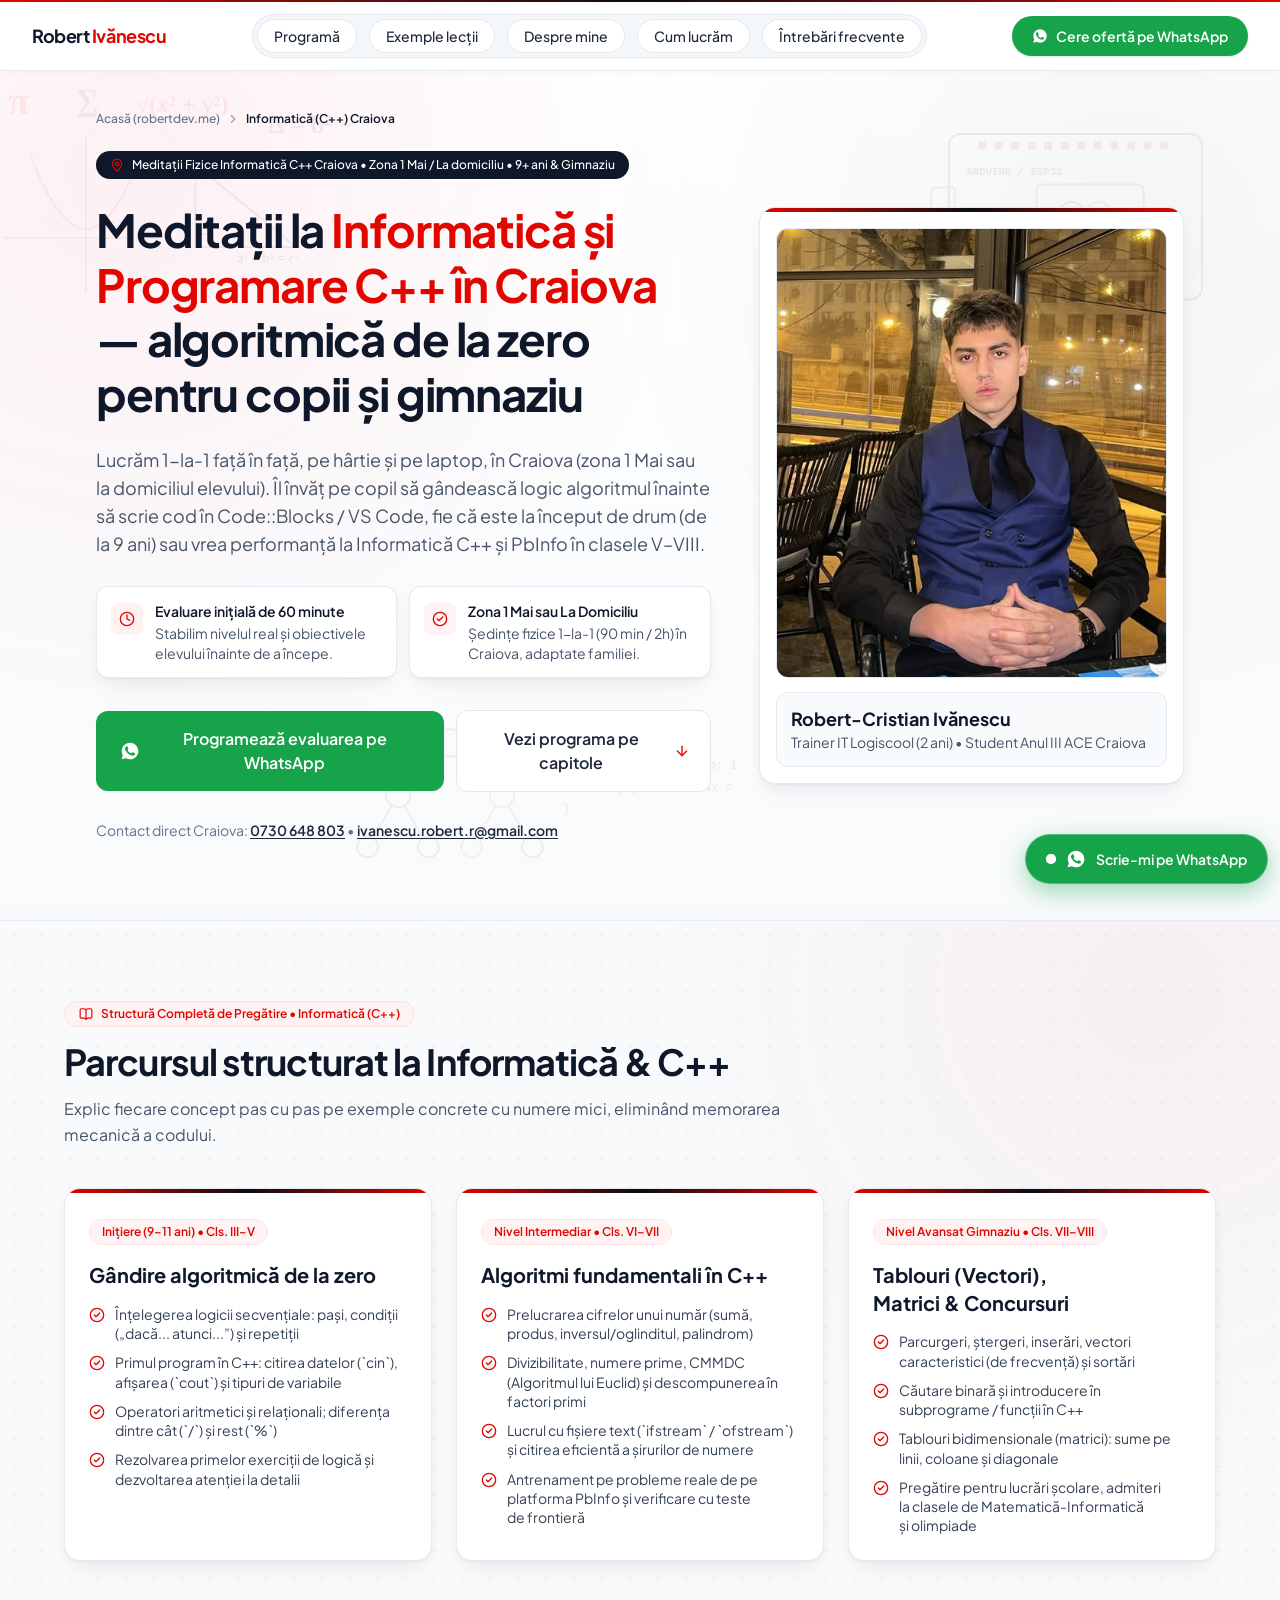
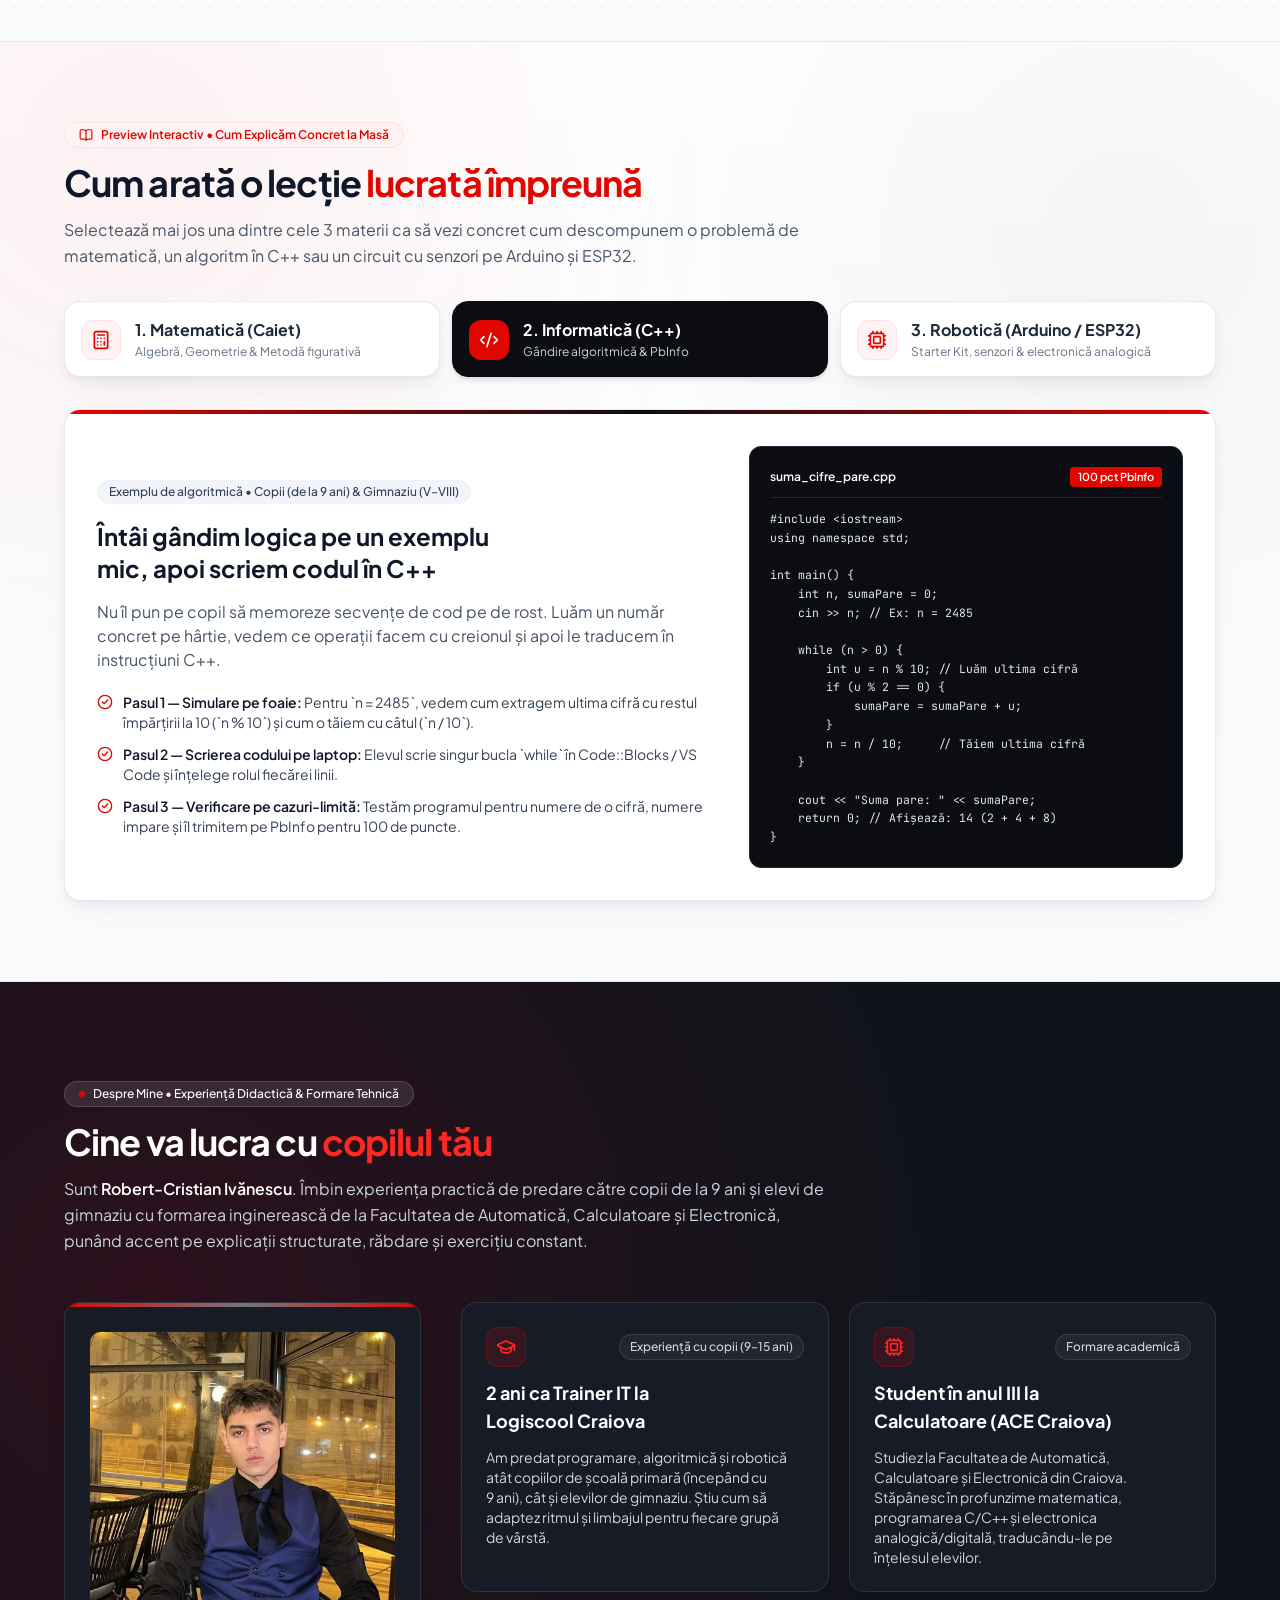
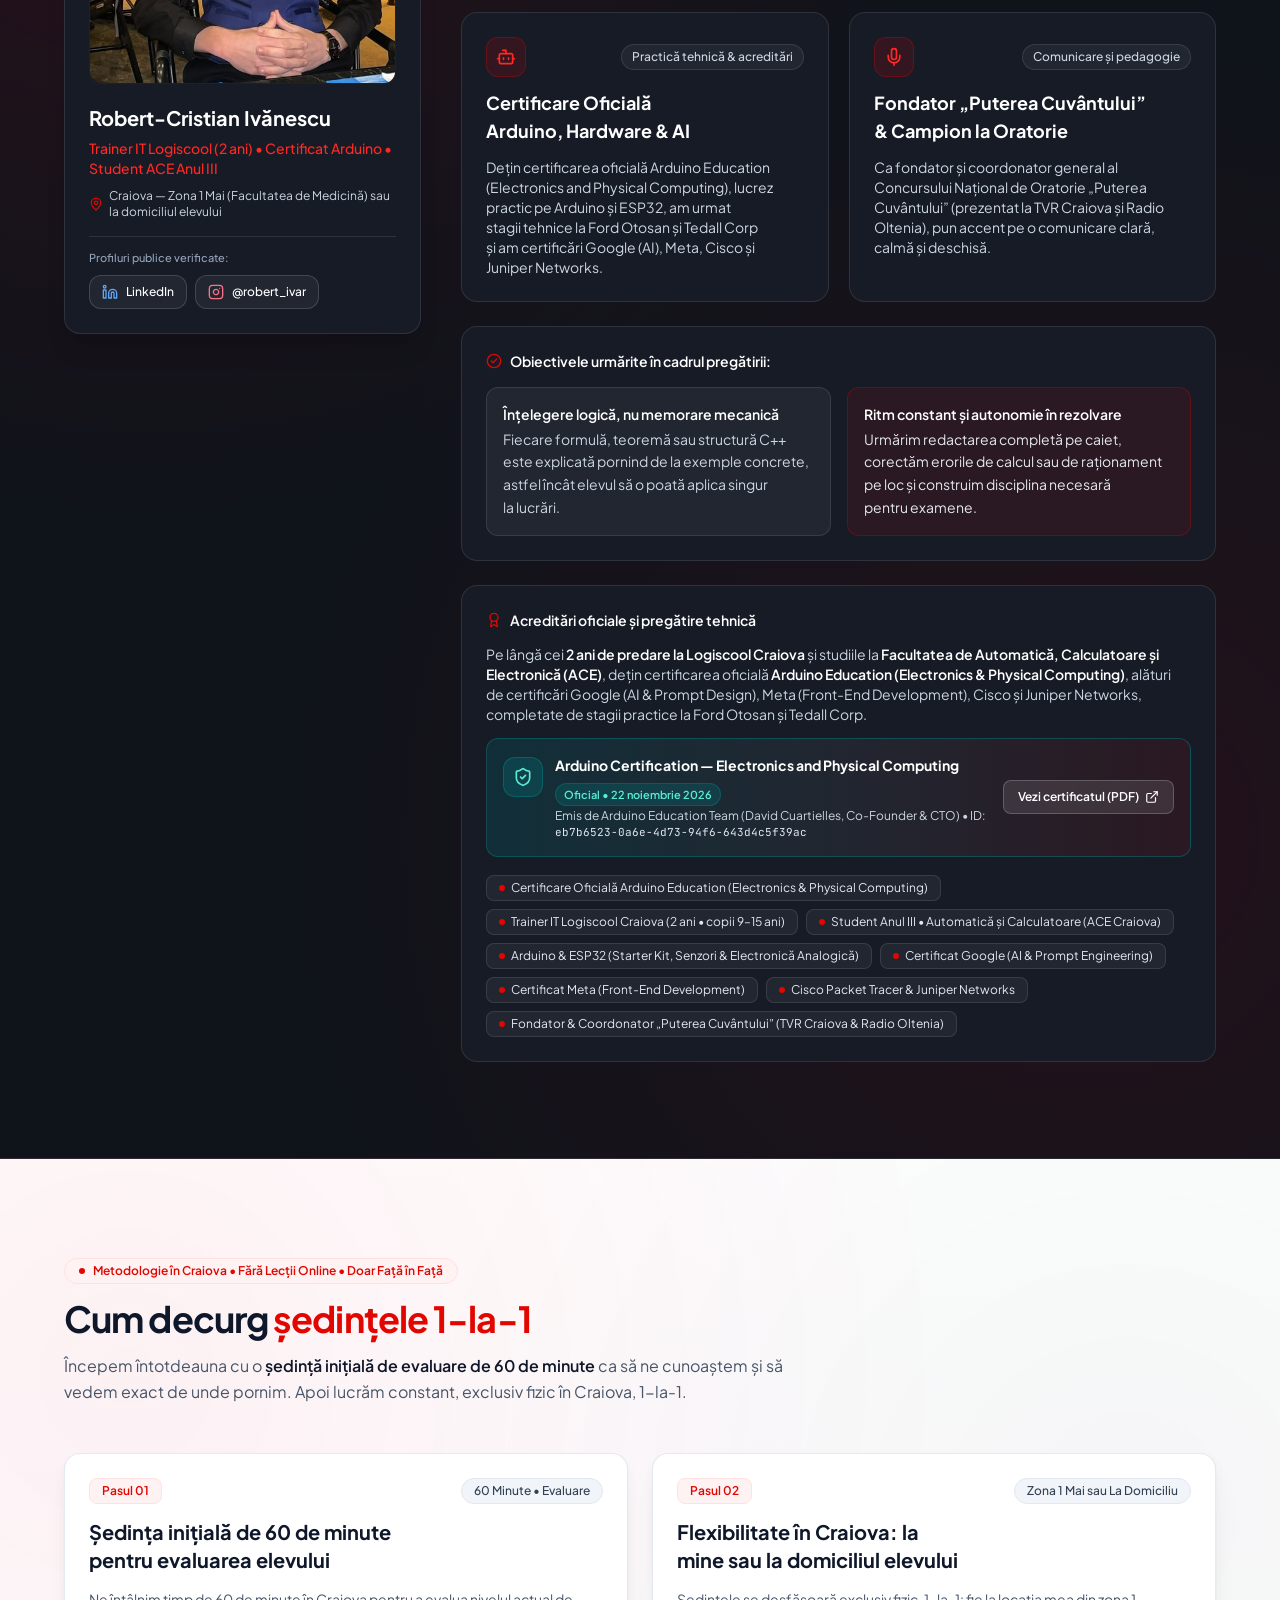
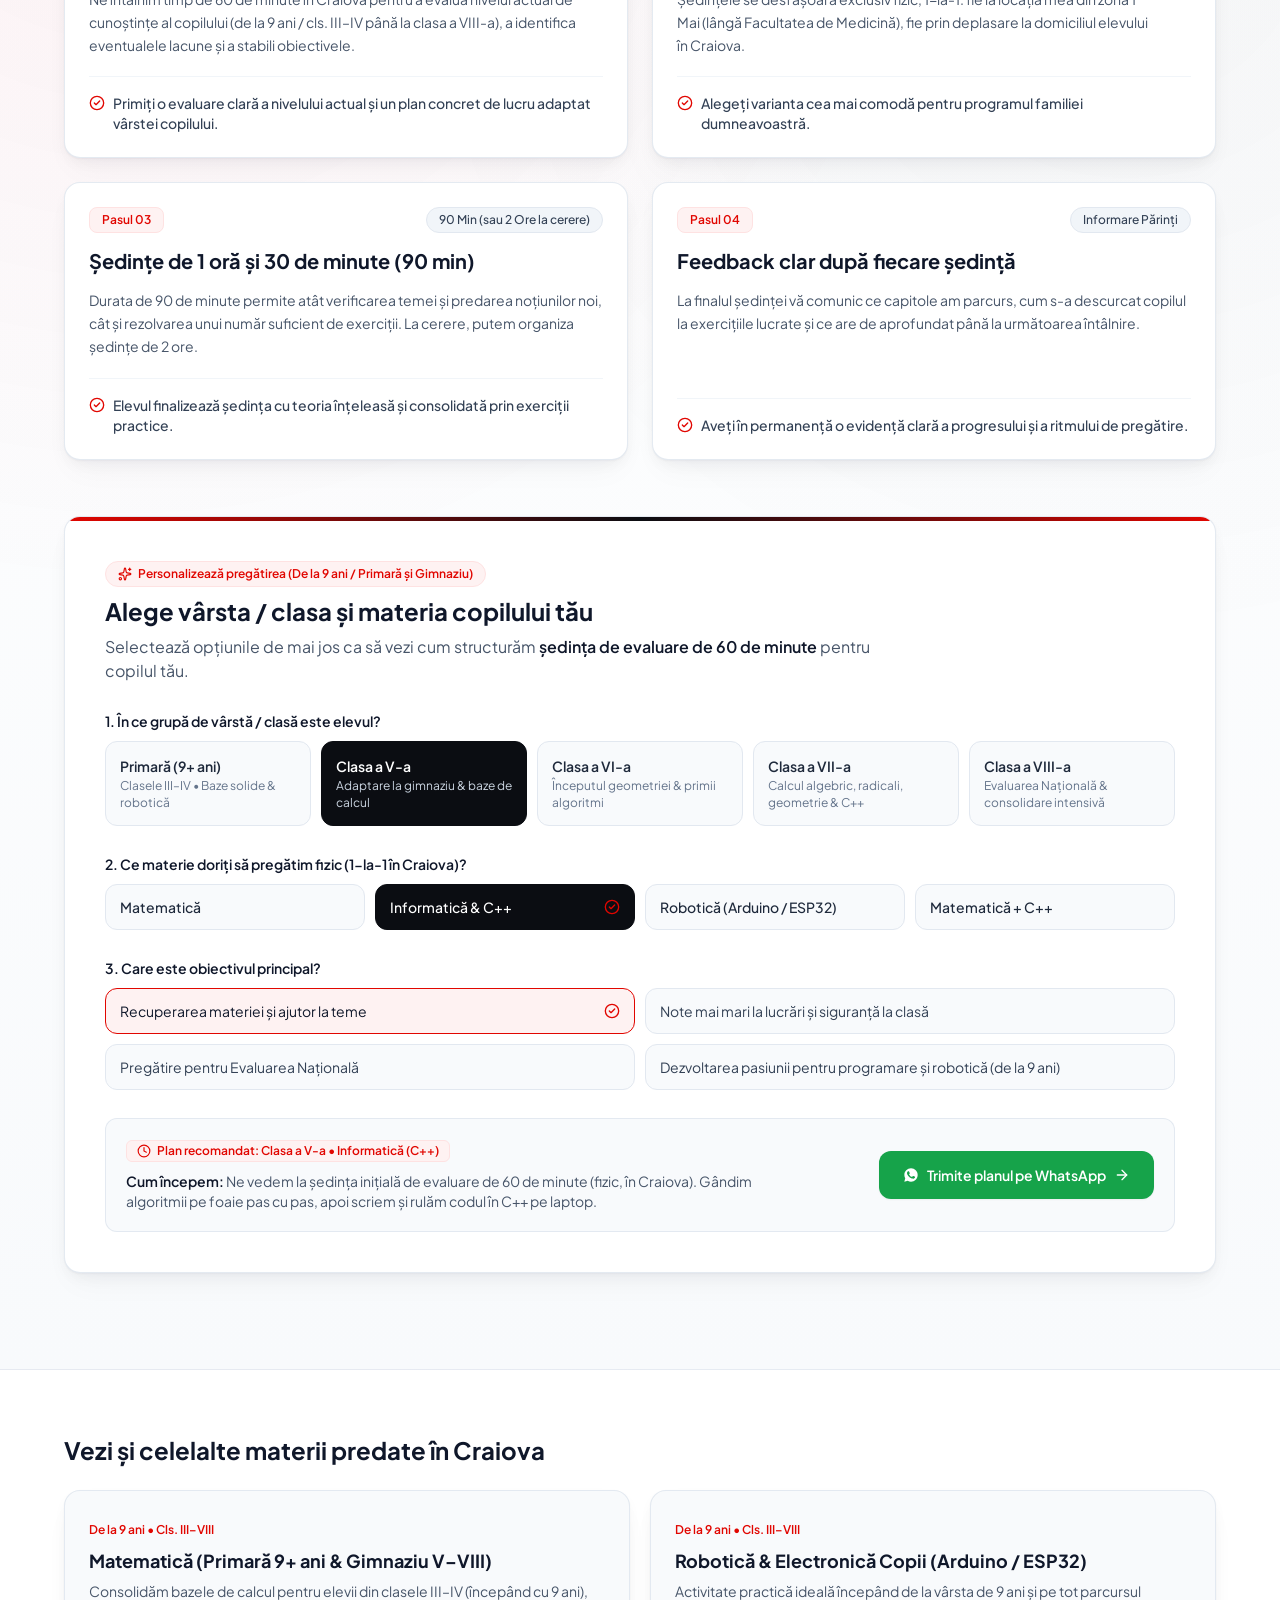
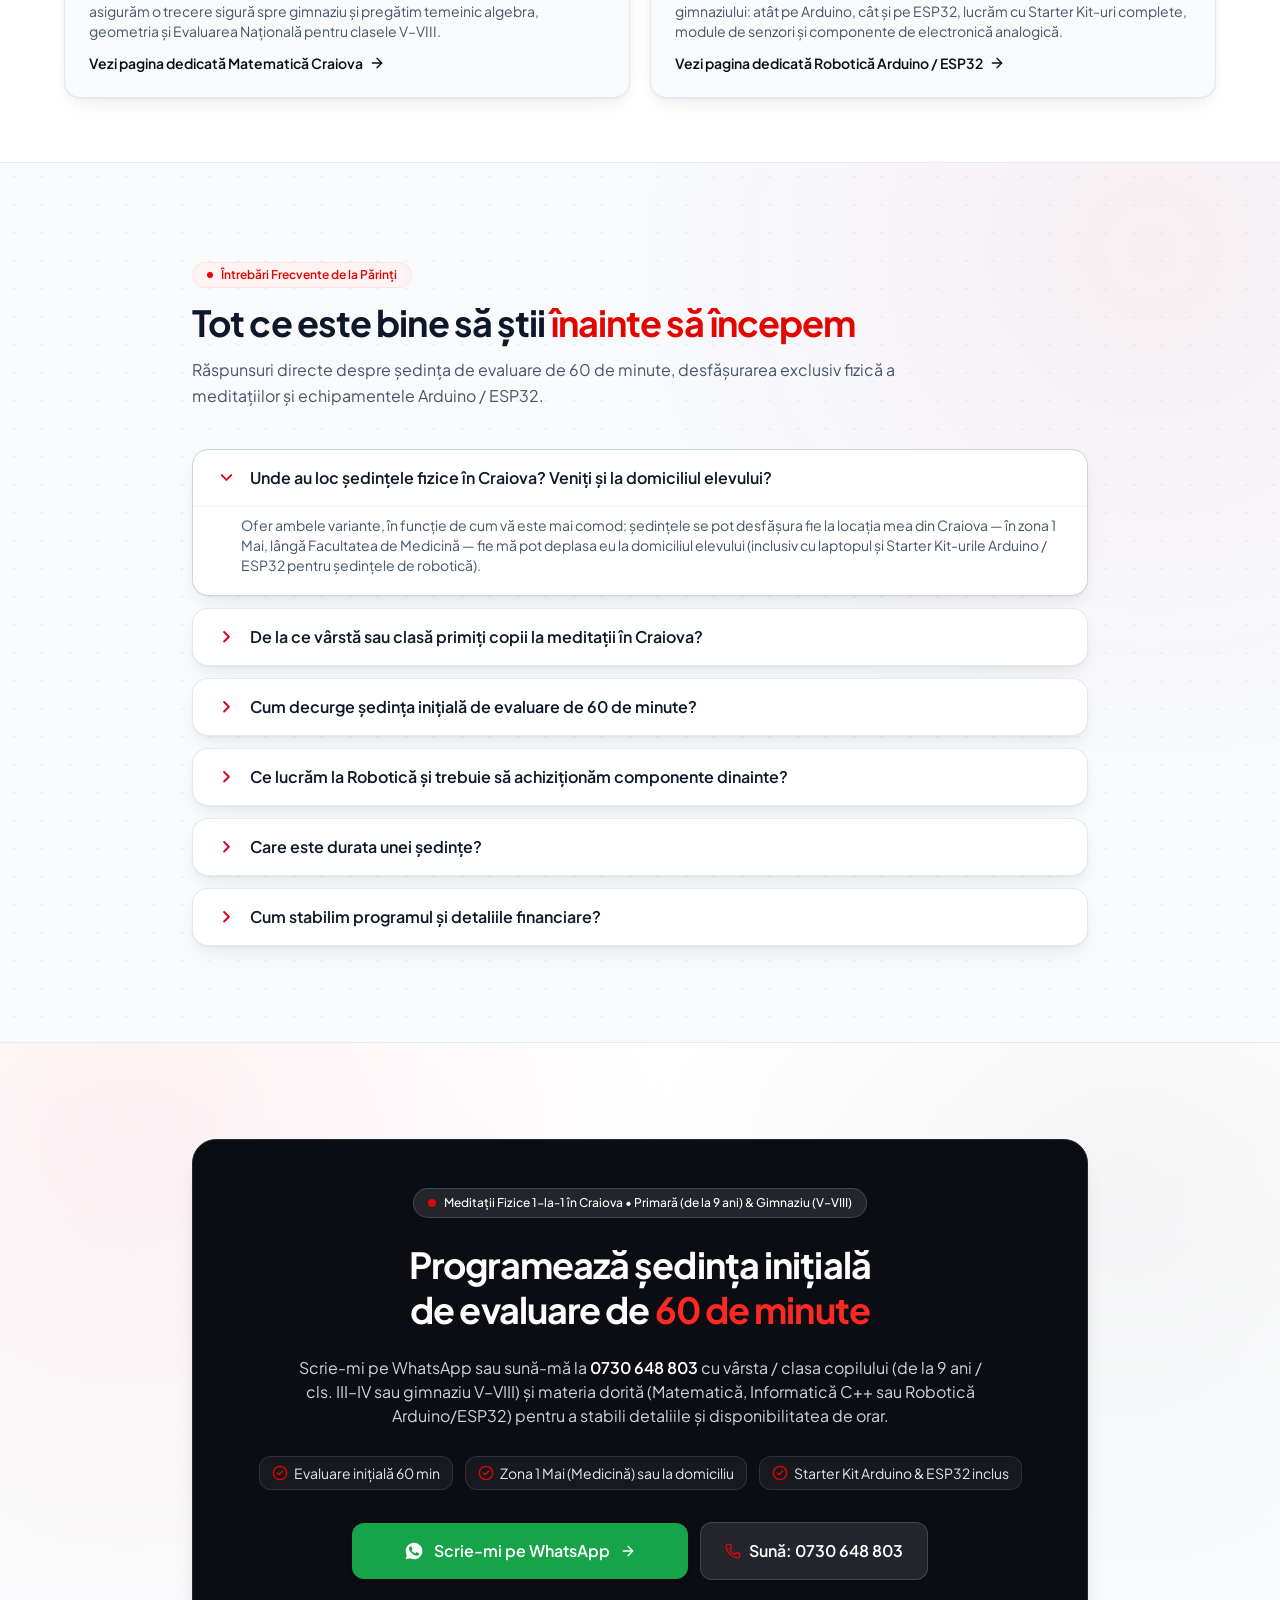
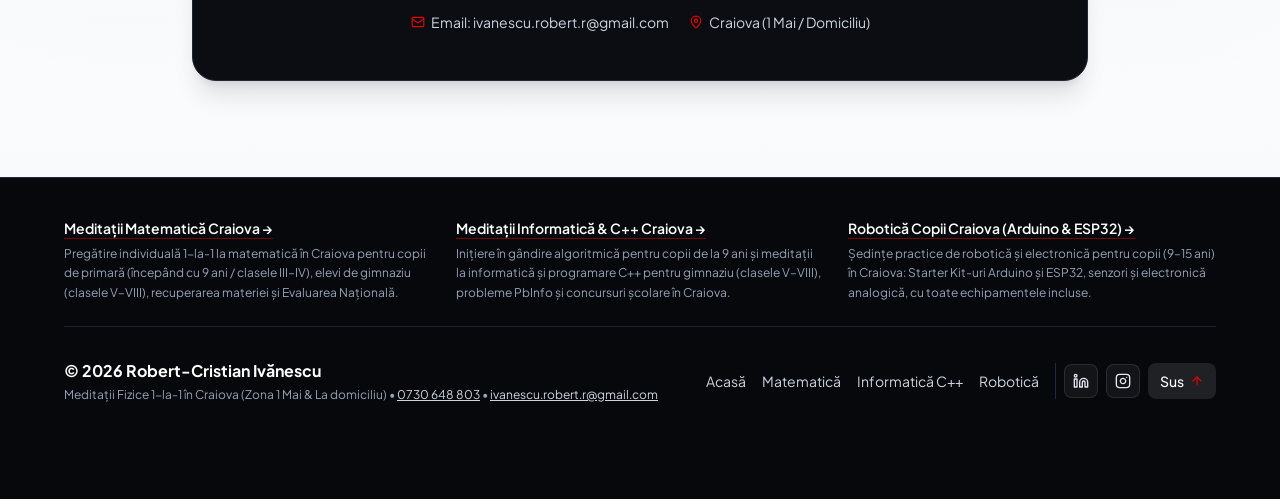
==== commit c3ee8c93: "Add official Arduino Education Certification (Electronics & Physical Computing) across About, Hero, " ====
--- a/meditatii-informatica-craiova/index.html
+++ b/meditatii-informatica-craiova/index.html
@@ -82,10 +82,10 @@
         }
       }
     </script>
-    <script type="module" crossorigin src="/assets/vendor-icons-CVZkmHmZ.js"></script>
-    <script type="module" crossorigin src="/assets/vendor-react-RlxluetE.js"></script>
-    <script type="module" crossorigin src="/assets/main-BlTdM7w2.js"></script>
-    <link rel="stylesheet" crossorigin href="/assets/main-I5YBjiHI.css">
+    <script type="module" crossorigin src="/assets/vendor-icons-qHYWHtwr.js"></script>
+    <script type="module" crossorigin src="/assets/vendor-react-DEtbE9Vr.js"></script>
+    <script type="module" crossorigin src="/assets/main-Bn0vZumV.js"></script>
+    <link rel="stylesheet" crossorigin href="/assets/main-BK8nLPgQ.css">
   </head>
   <body class="bg-white text-slate-900 antialiased">
     <div id="root" data-page="informatica">
--- a/assets/main-BK8nLPgQ.css
+++ b/assets/main-BK8nLPgQ.css
@@ -0,0 +1 @@
+*,:before,:after{--tw-border-spacing-x: 0;--tw-border-spacing-y: 0;--tw-translate-x: 0;--tw-translate-y: 0;--tw-rotate: 0;--tw-skew-x: 0;--tw-skew-y: 0;--tw-scale-x: 1;--tw-scale-y: 1;--tw-pan-x: ;--tw-pan-y: ;--tw-pinch-zoom: ;--tw-scroll-snap-strictness: proximity;--tw-gradient-from-position: ;--tw-gradient-via-position: ;--tw-gradient-to-position: ;--tw-ordinal: ;--tw-slashed-zero: ;--tw-numeric-figure: ;--tw-numeric-spacing: ;--tw-numeric-fraction: ;--tw-ring-inset: ;--tw-ring-offset-width: 0px;--tw-ring-offset-color: #fff;--tw-ring-color: rgb(59 130 246 / .5);--tw-ring-offset-shadow: 0 0 #0000;--tw-ring-shadow: 0 0 #0000;--tw-shadow: 0 0 #0000;--tw-shadow-colored: 0 0 #0000;--tw-blur: ;--tw-brightness: ;--tw-contrast: ;--tw-grayscale: ;--tw-hue-rotate: ;--tw-invert: ;--tw-saturate: ;--tw-sepia: ;--tw-drop-shadow: ;--tw-backdrop-blur: ;--tw-backdrop-brightness: ;--tw-backdrop-contrast: ;--tw-backdrop-grayscale: ;--tw-backdrop-hue-rotate: ;--tw-backdrop-invert: ;--tw-backdrop-opacity: ;--tw-backdrop-saturate: ;--tw-backdrop-sepia: ;--tw-contain-size: ;--tw-contain-layout: ;--tw-contain-paint: ;--tw-contain-style: }::backdrop{--tw-border-spacing-x: 0;--tw-border-spacing-y: 0;--tw-translate-x: 0;--tw-translate-y: 0;--tw-rotate: 0;--tw-skew-x: 0;--tw-skew-y: 0;--tw-scale-x: 1;--tw-scale-y: 1;--tw-pan-x: ;--tw-pan-y: ;--tw-pinch-zoom: ;--tw-scroll-snap-strictness: proximity;--tw-gradient-from-position: ;--tw-gradient-via-position: ;--tw-gradient-to-position: ;--tw-ordinal: ;--tw-slashed-zero: ;--tw-numeric-figure: ;--tw-numeric-spacing: ;--tw-numeric-fraction: ;--tw-ring-inset: ;--tw-ring-offset-width: 0px;--tw-ring-offset-color: #fff;--tw-ring-color: rgb(59 130 246 / .5);--tw-ring-offset-shadow: 0 0 #0000;--tw-ring-shadow: 0 0 #0000;--tw-shadow: 0 0 #0000;--tw-shadow-colored: 0 0 #0000;--tw-blur: ;--tw-brightness: ;--tw-contrast: ;--tw-grayscale: ;--tw-hue-rotate: ;--tw-invert: ;--tw-saturate: ;--tw-sepia: ;--tw-drop-shadow: ;--tw-backdrop-blur: ;--tw-backdrop-brightness: ;--tw-backdrop-contrast: ;--tw-backdrop-grayscale: ;--tw-backdrop-hue-rotate: ;--tw-backdrop-invert: ;--tw-backdrop-opacity: ;--tw-backdrop-saturate: ;--tw-backdrop-sepia: ;--tw-contain-size: ;--tw-contain-layout: ;--tw-contain-paint: ;--tw-contain-style: }*,:before,:after{box-sizing:border-box;border-width:0;border-style:solid;border-color:#e5e7eb}:before,:after{--tw-content: ""}html,:host{line-height:1.5;-webkit-text-size-adjust:100%;-moz-tab-size:4;-o-tab-size:4;tab-size:4;font-family:Plus Jakarta Sans,Inter,system-ui,-apple-system,sans-serif;font-feature-settings:normal;font-variation-settings:normal;-webkit-tap-highlight-color:transparent}body{margin:0;line-height:inherit}hr{height:0;color:inherit;border-top-width:1px}abbr:where([title]){-webkit-text-decoration:underline dotted;text-decoration:underline dotted}h1,h2,h3,h4,h5,h6{font-size:inherit;font-weight:inherit}a{color:inherit;text-decoration:inherit}b,strong{font-weight:bolder}code,kbd,samp,pre{font-family:JetBrains Mono,ui-monospace,SFMono-Regular,Menlo,monospace;font-feature-settings:normal;font-variation-settings:normal;font-size:1em}small{font-size:80%}sub,sup{font-size:75%;line-height:0;position:relative;vertical-align:baseline}sub{bottom:-.25em}sup{top:-.5em}table{text-indent:0;border-color:inherit;border-collapse:collapse}button,input,optgroup,select,textarea{font-family:inherit;font-feature-settings:inherit;font-variation-settings:inherit;font-size:100%;font-weight:inherit;line-height:inherit;letter-spacing:inherit;color:inherit;margin:0;padding:0}button,select{text-transform:none}button,input:where([type=button]),input:where([type=reset]),input:where([type=submit]){-webkit-appearance:button;background-color:transparent;background-image:none}:-moz-focusring{outline:auto}:-moz-ui-invalid{box-shadow:none}progress{vertical-align:baseline}::-webkit-inner-spin-button,::-webkit-outer-spin-button{height:auto}[type=search]{-webkit-appearance:textfield;outline-offset:-2px}::-webkit-search-decoration{-webkit-appearance:none}::-webkit-file-upload-button{-webkit-appearance:button;font:inherit}summary{display:list-item}blockquote,dl,dd,h1,h2,h3,h4,h5,h6,hr,figure,p,pre{margin:0}fieldset{margin:0;padding:0}legend{padding:0}ol,ul,menu{list-style:none;margin:0;padding:0}dialog{padding:0}textarea{resize:vertical}input::-moz-placeholder,textarea::-moz-placeholder{opacity:1;color:#9ca3af}input::placeholder,textarea::placeholder{opacity:1;color:#9ca3af}button,[role=button]{cursor:pointer}:disabled{cursor:default}img,svg,video,canvas,audio,iframe,embed,object{display:block;vertical-align:middle}img,video{max-width:100%;height:auto}[hidden]:where(:not([hidden=until-found])){display:none}:root{--color-obsidian: #0F131A;--color-obsidian-card: #161B26;--color-white: #FFFFFF;--color-ice: #F8FAFC;--color-racing-red: #D90429;--color-whatsapp: #16A34A;--in-oklab: }@supports (background: linear-gradient(in oklab,white,black)){:root{--in-oklab: in oklab}}html{scroll-behavior:smooth;scroll-padding-top:4.75rem;container-type:scroll-state;font-family:Plus Jakarta Sans,Inter,system-ui,-apple-system,sans-serif;background-color:#fff;color:#0f172a;line-height:1.5;-webkit-font-smoothing:antialiased;-moz-osx-font-smoothing:grayscale}body{background-color:#fff;color:#0f172a;line-height:1.6;text-align:start;overflow-x:hidden;margin:0}h1,h2,h3{text-wrap:balance}p,li,blockquote{text-wrap:pretty;overflow-wrap:break-word}::-moz-selection{background-color:#d9042924;color:#0f172a}::selection{background-color:#d9042924;color:#0f172a}.btn-interactive{position:relative;overflow:hidden;transition:transform .2s cubic-bezier(.16,1,.3,1),box-shadow .2s ease,background-color .2s ease}.btn-interactive:after{content:"";position:absolute;top:0;left:-120%;width:60%;height:100%;background:linear-gradient(90deg,transparent,rgba(255,255,255,.22),transparent);transform:skew(-20deg);transition:left .55s ease;pointer-events:none}.btn-interactive:hover:not(:disabled):after{left:140%}.btn-interactive:hover:not(:disabled){transform:translateY(-1.5px)}.btn-interactive:active:not(:disabled){transform:translateY(.5px) scale(.99)}.sr-only{position:absolute;width:1px;height:1px;padding:0;margin:-1px;overflow:hidden;clip:rect(0,0,0,0);white-space:nowrap;border-width:0}.pointer-events-none{pointer-events:none}.visible{visibility:visible}.fixed{position:fixed}.absolute{position:absolute}.relative{position:relative}.inset-0{top:0;right:0;bottom:0;left:0}.-left-6{left:-1.5rem}.-top-4{top:-1rem}.bottom-2{bottom:.5rem}.bottom-3{bottom:.75rem}.left-1\/4{left:25%}.right-0{right:0}.right-2\.5{right:.625rem}.top-6{top:1.5rem}.z-0{z-index:0}.z-10{z-index:10}.z-50{z-index:50}.m-0{margin:0}.mx-auto{margin-left:auto;margin-right:auto}.mb-0\.5{margin-bottom:.125rem}.mb-1{margin-bottom:.25rem}.mb-10{margin-bottom:2.5rem}.mb-6{margin-bottom:1.5rem}.mt-0\.5{margin-top:.125rem}.mt-2{margin-top:.5rem}.mt-5{margin-top:1.25rem}.mt-auto{margin-top:auto}.block{display:block}.inline-block{display:inline-block}.flex{display:flex}.inline-flex{display:inline-flex}.grid{display:grid}.hidden{display:none}.aspect-\[4\/4\.6\]{aspect-ratio:4/4.6}.h-1{height:.25rem}.h-1\.5{height:.375rem}.h-10{height:2.5rem}.h-11{height:2.75rem}.h-2{height:.5rem}.h-2\.5{height:.625rem}.h-3{height:.75rem}.h-3\.5{height:.875rem}.h-4{height:1rem}.h-5{height:1.25rem}.h-8{height:2rem}.h-\[2px\]{height:2px}.h-auto{height:auto}.h-full{height:100%}.min-h-\[4\.25rem\]{min-height:4.25rem}.min-h-screen{min-height:100vh}.w-1\.5{width:.375rem}.w-10{width:2.5rem}.w-11{width:2.75rem}.w-2{width:.5rem}.w-2\.5{width:.625rem}.w-3{width:.75rem}.w-3\.5{width:.875rem}.w-4{width:1rem}.w-5{width:1.25rem}.w-72{width:18rem}.w-8{width:2rem}.w-80{width:20rem}.w-full{width:100%}.min-w-0{min-width:0px}.max-w-2xl{max-width:42rem}.max-w-3xl{max-width:48rem}.max-w-4xl{max-width:56rem}.max-w-6xl{max-width:72rem}.max-w-\[1680px\]{max-width:1680px}.max-w-\[240px\]{max-width:240px}.max-w-\[58ch\]{max-width:58ch}.max-w-\[62ch\]{max-width:62ch}.max-w-\[65ch\]{max-width:65ch}.max-w-sm{max-width:24rem}.max-w-xl{max-width:36rem}.flex-1{flex:1 1 0%}.shrink-0{flex-shrink:0}.scale-\[1\.06\]{--tw-scale-x: 1.06;--tw-scale-y: 1.06;transform:translate(var(--tw-translate-x),var(--tw-translate-y)) rotate(var(--tw-rotate)) skew(var(--tw-skew-x)) skewY(var(--tw-skew-y)) scaleX(var(--tw-scale-x)) scaleY(var(--tw-scale-y))}@keyframes ping{75%,to{transform:scale(2);opacity:0}}.animate-ping{animation:ping 1s cubic-bezier(0,0,.2,1) infinite}@keyframes pulse{50%{opacity:.5}}.animate-pulse{animation:pulse 2s cubic-bezier(.4,0,.6,1) infinite}.cursor-pointer{cursor:pointer}.select-none{-webkit-user-select:none;-moz-user-select:none;user-select:none}.scroll-mt-16{scroll-margin-top:4rem}.scroll-mt-20{scroll-margin-top:5rem}.list-none{list-style-type:none}.grid-cols-1{grid-template-columns:repeat(1,minmax(0,1fr))}.grid-cols-2{grid-template-columns:repeat(2,minmax(0,1fr))}.flex-col{flex-direction:column}.flex-wrap{flex-wrap:wrap}.items-start{align-items:flex-start}.items-center{align-items:center}.items-baseline{align-items:baseline}.items-stretch{align-items:stretch}.justify-center{justify-content:center}.justify-between{justify-content:space-between}.gap-1\.5{gap:.375rem}.gap-10{gap:2.5rem}.gap-2{gap:.5rem}.gap-2\.5{gap:.625rem}.gap-3{gap:.75rem}.gap-3\.5{gap:.875rem}.gap-4{gap:1rem}.gap-5{gap:1.25rem}.gap-6{gap:1.5rem}.gap-8{gap:2rem}.space-y-0\.5>:not([hidden])~:not([hidden]){--tw-space-y-reverse: 0;margin-top:calc(.125rem * calc(1 - var(--tw-space-y-reverse)));margin-bottom:calc(.125rem * var(--tw-space-y-reverse))}.space-y-1>:not([hidden])~:not([hidden]){--tw-space-y-reverse: 0;margin-top:calc(.25rem * calc(1 - var(--tw-space-y-reverse)));margin-bottom:calc(.25rem * var(--tw-space-y-reverse))}.space-y-1\.5>:not([hidden])~:not([hidden]){--tw-space-y-reverse: 0;margin-top:calc(.375rem * calc(1 - var(--tw-space-y-reverse)));margin-bottom:calc(.375rem * var(--tw-space-y-reverse))}.space-y-10>:not([hidden])~:not([hidden]){--tw-space-y-reverse: 0;margin-top:calc(2.5rem * calc(1 - var(--tw-space-y-reverse)));margin-bottom:calc(2.5rem * var(--tw-space-y-reverse))}.space-y-14>:not([hidden])~:not([hidden]){--tw-space-y-reverse: 0;margin-top:calc(3.5rem * calc(1 - var(--tw-space-y-reverse)));margin-bottom:calc(3.5rem * var(--tw-space-y-reverse))}.space-y-2>:not([hidden])~:not([hidden]){--tw-space-y-reverse: 0;margin-top:calc(.5rem * calc(1 - var(--tw-space-y-reverse)));margin-bottom:calc(.5rem * var(--tw-space-y-reverse))}.space-y-2\.5>:not([hidden])~:not([hidden]){--tw-space-y-reverse: 0;margin-top:calc(.625rem * calc(1 - var(--tw-space-y-reverse)));margin-bottom:calc(.625rem * var(--tw-space-y-reverse))}.space-y-3>:not([hidden])~:not([hidden]){--tw-space-y-reverse: 0;margin-top:calc(.75rem * calc(1 - var(--tw-space-y-reverse)));margin-bottom:calc(.75rem * var(--tw-space-y-reverse))}.space-y-3\.5>:not([hidden])~:not([hidden]){--tw-space-y-reverse: 0;margin-top:calc(.875rem * calc(1 - var(--tw-space-y-reverse)));margin-bottom:calc(.875rem * var(--tw-space-y-reverse))}.space-y-4>:not([hidden])~:not([hidden]){--tw-space-y-reverse: 0;margin-top:calc(1rem * calc(1 - var(--tw-space-y-reverse)));margin-bottom:calc(1rem * var(--tw-space-y-reverse))}.space-y-6>:not([hidden])~:not([hidden]){--tw-space-y-reverse: 0;margin-top:calc(1.5rem * calc(1 - var(--tw-space-y-reverse)));margin-bottom:calc(1.5rem * var(--tw-space-y-reverse))}.space-y-7>:not([hidden])~:not([hidden]){--tw-space-y-reverse: 0;margin-top:calc(1.75rem * calc(1 - var(--tw-space-y-reverse)));margin-bottom:calc(1.75rem * var(--tw-space-y-reverse))}.space-y-8>:not([hidden])~:not([hidden]){--tw-space-y-reverse: 0;margin-top:calc(2rem * calc(1 - var(--tw-space-y-reverse)));margin-bottom:calc(2rem * var(--tw-space-y-reverse))}.overflow-hidden{overflow:hidden}.overflow-x-auto{overflow-x:auto}.scroll-smooth{scroll-behavior:smooth}.whitespace-nowrap{white-space:nowrap}.rounded{border-radius:.25rem}.rounded-2xl{border-radius:1rem}.rounded-3xl{border-radius:1.5rem}.rounded-full{border-radius:9999px}.rounded-lg{border-radius:.5rem}.rounded-md{border-radius:.375rem}.rounded-xl{border-radius:.75rem}.border{border-width:1px}.border-b{border-bottom-width:1px}.border-l{border-left-width:1px}.border-t{border-top-width:1px}.border-\[\#008184\]\/30{border-color:#0081844d}.border-\[\#008184\]\/40{border-color:#00818466}.border-\[\#008184\]\/45{border-color:#00818473}.border-\[\#008184\]\/50{border-color:#00818480}.border-obsidian-900{--tw-border-opacity: 1;border-color:rgb(11 13 18 / var(--tw-border-opacity, 1))}.border-racing{--tw-border-opacity: 1;border-color:rgb(225 6 0 / var(--tw-border-opacity, 1))}.border-racing\/30{border-color:#e106004d}.border-red-100{--tw-border-opacity: 1;border-color:rgb(254 226 226 / var(--tw-border-opacity, 1))}.border-red-200\/80{border-color:#fecacacc}.border-slate-100{--tw-border-opacity: 1;border-color:rgb(241 245 249 / var(--tw-border-opacity, 1))}.border-slate-200{--tw-border-opacity: 1;border-color:rgb(226 232 240 / var(--tw-border-opacity, 1))}.border-slate-200\/80{border-color:#e2e8f0cc}.border-slate-200\/90{border-color:#e2e8f0e6}.border-slate-800{--tw-border-opacity: 1;border-color:rgb(30 41 59 / var(--tw-border-opacity, 1))}.border-slate-800\/80{border-color:#1e293bcc}.border-white\/10{border-color:#ffffff1a}.border-white\/15{border-color:#ffffff26}.border-white\/20{border-color:#fff3}.border-white\/25{border-color:#ffffff40}.bg-\[\#008184\]\/10{background-color:#0081841a}.bg-\[\#008184\]\/25{background-color:#00818440}.bg-\[\#161B26\]{--tw-bg-opacity: 1;background-color:rgb(22 27 38 / var(--tw-bg-opacity, 1))}.bg-obsidian-900{--tw-bg-opacity: 1;background-color:rgb(11 13 18 / var(--tw-bg-opacity, 1))}.bg-obsidian-950{--tw-bg-opacity: 1;background-color:rgb(7 8 11 / var(--tw-bg-opacity, 1))}.bg-racing{--tw-bg-opacity: 1;background-color:rgb(225 6 0 / var(--tw-bg-opacity, 1))}.bg-racing\/10{background-color:#e106001a}.bg-racing\/15{background-color:#e1060026}.bg-red-50{--tw-bg-opacity: 1;background-color:rgb(254 242 242 / var(--tw-bg-opacity, 1))}.bg-red-50\/70{background-color:#fef2f2b3}.bg-slate-100{--tw-bg-opacity: 1;background-color:rgb(241 245 249 / var(--tw-bg-opacity, 1))}.bg-slate-100\/75{background-color:#f1f5f9bf}.bg-slate-50{--tw-bg-opacity: 1;background-color:rgb(248 250 252 / var(--tw-bg-opacity, 1))}.bg-slate-900{--tw-bg-opacity: 1;background-color:rgb(15 23 42 / var(--tw-bg-opacity, 1))}.bg-whatsapp{--tw-bg-opacity: 1;background-color:rgb(22 163 74 / var(--tw-bg-opacity, 1))}.bg-white{--tw-bg-opacity: 1;background-color:rgb(255 255 255 / var(--tw-bg-opacity, 1))}.bg-white\/10{background-color:#ffffff1a}.bg-white\/5{background-color:#ffffff0d}.bg-white\/95{background-color:#fffffff2}.bg-gradient-to-r{background-image:linear-gradient(to right,var(--tw-gradient-stops))}.from-\[\#008184\]\/20{--tw-gradient-from: rgb(0 129 132 / .2) var(--tw-gradient-from-position);--tw-gradient-to: rgb(0 129 132 / 0) var(--tw-gradient-to-position);--tw-gradient-stops: var(--tw-gradient-from), var(--tw-gradient-to)}.from-racing{--tw-gradient-from: #E10600 var(--tw-gradient-from-position);--tw-gradient-to: rgb(225 6 0 / 0) var(--tw-gradient-to-position);--tw-gradient-stops: var(--tw-gradient-from), var(--tw-gradient-to)}.via-obsidian-900{--tw-gradient-to: rgb(11 13 18 / 0) var(--tw-gradient-to-position);--tw-gradient-stops: var(--tw-gradient-from), #0B0D12 var(--tw-gradient-via-position), var(--tw-gradient-to)}.via-white\/40{--tw-gradient-to: rgb(255 255 255 / 0) var(--tw-gradient-to-position);--tw-gradient-stops: var(--tw-gradient-from), rgb(255 255 255 / .4) var(--tw-gradient-via-position), var(--tw-gradient-to)}.via-white\/5{--tw-gradient-to: rgb(255 255 255 / 0) var(--tw-gradient-to-position);--tw-gradient-stops: var(--tw-gradient-from), rgb(255 255 255 / .05) var(--tw-gradient-via-position), var(--tw-gradient-to)}.to-racing{--tw-gradient-to: #E10600 var(--tw-gradient-to-position)}.to-racing\/10{--tw-gradient-to: rgb(225 6 0 / .1) var(--tw-gradient-to-position)}.object-cover{-o-object-fit:cover;object-fit:cover}.object-\[50\%_82\%\]{-o-object-position:50% 82%;object-position:50% 82%}.p-0{padding:0}.p-1{padding:.25rem}.p-2{padding:.5rem}.p-2\.5{padding:.625rem}.p-3{padding:.75rem}.p-3\.5{padding:.875rem}.p-4{padding:1rem}.p-5{padding:1.25rem}.p-6{padding:1.5rem}.px-2{padding-left:.5rem;padding-right:.5rem}.px-2\.5{padding-left:.625rem;padding-right:.625rem}.px-3{padding-left:.75rem;padding-right:.75rem}.px-3\.5{padding-left:.875rem;padding-right:.875rem}.px-4{padding-left:1rem;padding-right:1rem}.px-5{padding-left:1.25rem;padding-right:1.25rem}.px-6{padding-left:1.5rem;padding-right:1.5rem}.py-0\.5{padding-top:.125rem;padding-bottom:.125rem}.py-1{padding-top:.25rem;padding-bottom:.25rem}.py-1\.5{padding-top:.375rem;padding-bottom:.375rem}.py-12{padding-top:3rem;padding-bottom:3rem}.py-16{padding-top:4rem;padding-bottom:4rem}.py-2{padding-top:.5rem;padding-bottom:.5rem}.py-2\.5{padding-top:.625rem;padding-bottom:.625rem}.py-3{padding-top:.75rem;padding-bottom:.75rem}.py-3\.5{padding-top:.875rem;padding-bottom:.875rem}.py-4{padding-top:1rem;padding-bottom:1rem}.pb-14{padding-bottom:3.5rem}.pb-2\.5{padding-bottom:.625rem}.pb-24{padding-bottom:6rem}.pb-5{padding-bottom:1.25rem}.pb-6{padding-bottom:1.5rem}.pl-11{padding-left:2.75rem}.pl-2{padding-left:.5rem}.pt-1{padding-top:.25rem}.pt-10{padding-top:2.5rem}.pt-2{padding-top:.5rem}.pt-3{padding-top:.75rem}.pt-3\.5{padding-top:.875rem}.pt-4{padding-top:1rem}.pt-6{padding-top:1.5rem}.pt-8{padding-top:2rem}.text-left{text-align:left}.text-center{text-align:center}.font-mono{font-family:JetBrains Mono,ui-monospace,SFMono-Regular,Menlo,monospace}.font-sans{font-family:Plus Jakarta Sans,Inter,system-ui,-apple-system,sans-serif}.text-\[11\.5px\]{font-size:11.5px}.text-\[11px\]{font-size:11px}.text-\[13px\]{font-size:13px}.text-base{font-size:1rem;line-height:1.5rem}.text-lg{font-size:1.125rem;line-height:1.75rem}.text-sm{font-size:.875rem;line-height:1.25rem}.text-xl{font-size:1.25rem;line-height:1.75rem}.text-xs{font-size:.75rem;line-height:1rem}.font-bold{font-weight:700}.font-medium{font-weight:500}.font-normal{font-weight:400}.font-semibold{font-weight:600}.leading-relaxed{line-height:1.625}.leading-snug{line-height:1.375}.tracking-tight{letter-spacing:-.025em}.text-\[\#00696B\]{--tw-text-opacity: 1;color:rgb(0 105 107 / var(--tw-text-opacity, 1))}.text-\[\#5EEAD4\]{--tw-text-opacity: 1;color:rgb(94 234 212 / var(--tw-text-opacity, 1))}.text-\[\#60A5FA\]{--tw-text-opacity: 1;color:rgb(96 165 250 / var(--tw-text-opacity, 1))}.text-obsidian-900{--tw-text-opacity: 1;color:rgb(11 13 18 / var(--tw-text-opacity, 1))}.text-racing{--tw-text-opacity: 1;color:rgb(225 6 0 / var(--tw-text-opacity, 1))}.text-racing-light{--tw-text-opacity: 1;color:rgb(255 40 34 / var(--tw-text-opacity, 1))}.text-rose-400{--tw-text-opacity: 1;color:rgb(251 113 133 / var(--tw-text-opacity, 1))}.text-slate-100{--tw-text-opacity: 1;color:rgb(241 245 249 / var(--tw-text-opacity, 1))}.text-slate-200{--tw-text-opacity: 1;color:rgb(226 232 240 / var(--tw-text-opacity, 1))}.text-slate-300{--tw-text-opacity: 1;color:rgb(203 213 225 / var(--tw-text-opacity, 1))}.text-slate-400{--tw-text-opacity: 1;color:rgb(148 163 184 / var(--tw-text-opacity, 1))}.text-slate-500{--tw-text-opacity: 1;color:rgb(100 116 139 / var(--tw-text-opacity, 1))}.text-slate-600{--tw-text-opacity: 1;color:rgb(71 85 105 / var(--tw-text-opacity, 1))}.text-slate-700{--tw-text-opacity: 1;color:rgb(51 65 85 / var(--tw-text-opacity, 1))}.text-slate-800{--tw-text-opacity: 1;color:rgb(30 41 59 / var(--tw-text-opacity, 1))}.text-slate-900{--tw-text-opacity: 1;color:rgb(15 23 42 / var(--tw-text-opacity, 1))}.text-white{--tw-text-opacity: 1;color:rgb(255 255 255 / var(--tw-text-opacity, 1))}.underline{text-decoration-line:underline}.decoration-racing\/50{text-decoration-color:#e1060080}.underline-offset-2{text-underline-offset:2px}.underline-offset-4{text-underline-offset:4px}.antialiased{-webkit-font-smoothing:antialiased;-moz-osx-font-smoothing:grayscale}.opacity-75{opacity:.75}.opacity-\[0\.065\]{opacity:.065}.opacity-\[0\.06\]{opacity:.06}.shadow-\[0_1px_12px_-4px_rgba\(15\,23\,42\,0\.06\)\]{--tw-shadow: 0 1px 12px -4px rgba(15,23,42,.06);--tw-shadow-colored: 0 1px 12px -4px var(--tw-shadow-color);box-shadow:var(--tw-ring-offset-shadow, 0 0 #0000),var(--tw-ring-shadow, 0 0 #0000),var(--tw-shadow)}.shadow-\[0_8px_24px_rgba\(22\,163\,74\,0\.4\)\]{--tw-shadow: 0 8px 24px rgba(22,163,74,.4);--tw-shadow-colored: 0 8px 24px var(--tw-shadow-color);box-shadow:var(--tw-ring-offset-shadow, 0 0 #0000),var(--tw-ring-shadow, 0 0 #0000),var(--tw-shadow)}.shadow-lg{--tw-shadow: 0 10px 15px -3px rgb(0 0 0 / .1), 0 4px 6px -4px rgb(0 0 0 / .1);--tw-shadow-colored: 0 10px 15px -3px var(--tw-shadow-color), 0 4px 6px -4px var(--tw-shadow-color);box-shadow:var(--tw-ring-offset-shadow, 0 0 #0000),var(--tw-ring-shadow, 0 0 #0000),var(--tw-shadow)}.shadow-md{--tw-shadow: 0 4px 6px -1px rgb(0 0 0 / .1), 0 2px 4px -2px rgb(0 0 0 / .1);--tw-shadow-colored: 0 4px 6px -1px var(--tw-shadow-color), 0 2px 4px -2px var(--tw-shadow-color);box-shadow:var(--tw-ring-offset-shadow, 0 0 #0000),var(--tw-ring-shadow, 0 0 #0000),var(--tw-shadow)}.shadow-sm{--tw-shadow: 0 1px 2px 0 rgb(0 0 0 / .05);--tw-shadow-colored: 0 1px 2px 0 var(--tw-shadow-color);box-shadow:var(--tw-ring-offset-shadow, 0 0 #0000),var(--tw-ring-shadow, 0 0 #0000),var(--tw-shadow)}.shadow-xl{--tw-shadow: 0 20px 25px -5px rgb(0 0 0 / .1), 0 8px 10px -6px rgb(0 0 0 / .1);--tw-shadow-colored: 0 20px 25px -5px var(--tw-shadow-color), 0 8px 10px -6px var(--tw-shadow-color);box-shadow:var(--tw-ring-offset-shadow, 0 0 #0000),var(--tw-ring-shadow, 0 0 #0000),var(--tw-shadow)}.shadow-racing\/25{--tw-shadow-color: rgb(225 6 0 / .25);--tw-shadow: var(--tw-shadow-colored)}.shadow-whatsapp\/20{--tw-shadow-color: rgb(22 163 74 / .2);--tw-shadow: var(--tw-shadow-colored)}.filter{filter:var(--tw-blur) var(--tw-brightness) var(--tw-contrast) var(--tw-grayscale) var(--tw-hue-rotate) var(--tw-invert) var(--tw-saturate) var(--tw-sepia) var(--tw-drop-shadow)}.backdrop-blur-md{--tw-backdrop-blur: blur(12px);-webkit-backdrop-filter:var(--tw-backdrop-blur) var(--tw-backdrop-brightness) var(--tw-backdrop-contrast) var(--tw-backdrop-grayscale) var(--tw-backdrop-hue-rotate) var(--tw-backdrop-invert) var(--tw-backdrop-opacity) var(--tw-backdrop-saturate) var(--tw-backdrop-sepia);backdrop-filter:var(--tw-backdrop-blur) var(--tw-backdrop-brightness) var(--tw-backdrop-contrast) var(--tw-backdrop-grayscale) var(--tw-backdrop-hue-rotate) var(--tw-backdrop-invert) var(--tw-backdrop-opacity) var(--tw-backdrop-saturate) var(--tw-backdrop-sepia)}.transition-all{transition-property:all;transition-timing-function:cubic-bezier(.4,0,.2,1);transition-duration:.15s}.transition-colors{transition-property:color,background-color,border-color,text-decoration-color,fill,stroke;transition-timing-function:cubic-bezier(.4,0,.2,1);transition-duration:.15s}.transition-transform{transition-property:transform;transition-timing-function:cubic-bezier(.4,0,.2,1);transition-duration:.15s}.heading-hero{font-size:clamp(1.85rem,1.25rem + 2.1vw,2.85rem);line-height:1.2}.heading-section{font-size:clamp(1.5rem,1.15rem + 1.4vw,2.25rem);line-height:1.25}.top-bar{position:sticky;top:0;z-index:50;transition:transform .28s cubic-bezier(.16,1,.3,1),box-shadow .2s ease,background-color .2s ease}@container scroll-state((scrolled: bottom) and (scrollable: top)){.top-bar{transform:translateY(-100%)}}.top-bar:focus-within{transform:none}.top-bar.is-hidden:not(:focus-within){transform:translateY(-100%)}.bg-aesthetic-light{background-color:#fff;background-image:radial-gradient(circle at 10% 12%,rgba(217,4,41,.055) 0%,transparent 42%),radial-gradient(circle at 88% 20%,rgba(15,23,42,.04) 0%,transparent 40%),linear-gradient(to bottom var(--in-oklab),#FFFFFF,#F8FAFC)}.bg-aesthetic-muted{background-color:#f8fafc;background-image:radial-gradient(circle at 90% 10%,rgba(217,4,41,.045) 0%,transparent 38%),radial-gradient(rgba(15,23,42,.055) 1px,transparent 1px);background-size:100% 100%,28px 28px}.bg-aesthetic-obsidian{background-color:#0f131a;background-image:radial-gradient(circle at 12% 18%,rgba(217,4,41,.14) 0%,transparent 45%),radial-gradient(circle at 85% 82%,rgba(217,4,41,.1) 0%,transparent 45%)}.card-soft-depth{box-shadow:0 1px 2px #0f172a0a,0 6px 16px -4px #0f172a0f,0 16px 32px -8px #0f172a0a;transition:transform .22s ease,box-shadow .22s ease,border-color .22s ease}.card-soft-depth:hover{transform:translateY(-2px);box-shadow:0 2px 4px #0f172a0d,0 12px 24px -6px #0f172a17,0 24px 40px -12px #d9042912}.faq-accordion details{border-radius:1rem;transition:border-color .2s ease,box-shadow .2s ease,background-color .2s ease}.faq-accordion summary{list-style:none;display:flex;align-items:center;gap:.85rem;cursor:pointer;-webkit-user-select:none;-moz-user-select:none;user-select:none}.faq-accordion summary::-webkit-details-marker{display:none}.faq-accordion summary:before{content:"";inline-size:1.2rem;block-size:1.2rem;flex-shrink:0;background-color:#d90429;mask:url("data:image/svg+xml,%3Csvg xmlns='http://www.w3.org/2000/svg' viewBox='0 0 24 24' fill='none' stroke='currentColor' stroke-width='2.5' stroke-linecap='round' stroke-linejoin='round'%3E%3Cpath d='m6 9 6 6 6-6'/%3E%3C/svg%3E") no-repeat center / contain;-webkit-mask:url("data:image/svg+xml,%3Csvg xmlns='http://www.w3.org/2000/svg' viewBox='0 0 24 24' fill='none' stroke='currentColor' stroke-width='2.5' stroke-linecap='round' stroke-linejoin='round'%3E%3Cpath d='m6 9 6 6 6-6'/%3E%3C/svg%3E") no-repeat center / contain;rotate:-90deg}.faq-accordion summary:dir(rtl):before{rotate:90deg}.faq-accordion details[open]>summary:before{rotate:0deg}@media(prefers-reduced-motion:no-preference){.faq-accordion summary:before{transition:rotate .22s ease}}.faq-accordion details::details-content{interpolate-size:allow-keywords;overflow:clip;contain:layout}.faq-accordion details:not([open])::details-content{block-size:0}@media(prefers-reduced-motion:no-preference){.faq-accordion details::details-content{transition:block-size .28s ease-in-out,content-visibility .28s ease-in-out;transition-behavior:allow-discrete}}:focus-visible{outline:2px solid #D90429;outline-offset:3px}.open\:border-slate-300[open]{--tw-border-opacity: 1;border-color:rgb(203 213 225 / var(--tw-border-opacity, 1))}.hover\:border-racing\/40:hover{border-color:#e1060066}.hover\:border-racing\/45:hover{border-color:#e1060073}.hover\:border-racing\/50:hover{border-color:#e1060080}.hover\:border-slate-300:hover{--tw-border-opacity: 1;border-color:rgb(203 213 225 / var(--tw-border-opacity, 1))}.hover\:bg-\[\#008184\]\/15:hover{background-color:#00818426}.hover\:bg-racing:hover{--tw-bg-opacity: 1;background-color:rgb(225 6 0 / var(--tw-bg-opacity, 1))}.hover\:bg-red-50\/70:hover{background-color:#fef2f2b3}.hover\:bg-red-50\/75:hover{background-color:#fef2f2bf}.hover\:bg-slate-100:hover{--tw-bg-opacity: 1;background-color:rgb(241 245 249 / var(--tw-bg-opacity, 1))}.hover\:bg-slate-50:hover{--tw-bg-opacity: 1;background-color:rgb(248 250 252 / var(--tw-bg-opacity, 1))}.hover\:bg-slate-50\/80:hover{background-color:#f8fafccc}.hover\:bg-whatsapp-hover:hover{--tw-bg-opacity: 1;background-color:rgb(21 128 61 / var(--tw-bg-opacity, 1))}.hover\:bg-white:hover{--tw-bg-opacity: 1;background-color:rgb(255 255 255 / var(--tw-bg-opacity, 1))}.hover\:bg-white\/15:hover{background-color:#ffffff26}.hover\:bg-white\/20:hover{background-color:#fff3}.hover\:text-racing:hover{--tw-text-opacity: 1;color:rgb(225 6 0 / var(--tw-text-opacity, 1))}.hover\:text-racing-light:hover{--tw-text-opacity: 1;color:rgb(255 40 34 / var(--tw-text-opacity, 1))}.hover\:text-white:hover{--tw-text-opacity: 1;color:rgb(255 255 255 / var(--tw-text-opacity, 1))}.focus\:not-sr-only:focus{position:static;width:auto;height:auto;padding:0;margin:0;overflow:visible;clip:auto;white-space:normal}.focus\:fixed:focus{position:fixed}.focus\:left-3:focus{left:.75rem}.focus\:top-3:focus{top:.75rem}.focus\:z-\[100\]:focus{z-index:100}.focus\:rounded-lg:focus{border-radius:.5rem}.focus\:bg-racing:focus{--tw-bg-opacity: 1;background-color:rgb(225 6 0 / var(--tw-bg-opacity, 1))}.focus\:px-4:focus{padding-left:1rem;padding-right:1rem}.focus\:py-2:focus{padding-top:.5rem;padding-bottom:.5rem}.focus\:text-sm:focus{font-size:.875rem;line-height:1.25rem}.focus\:font-bold:focus{font-weight:700}.focus\:text-white:focus{--tw-text-opacity: 1;color:rgb(255 255 255 / var(--tw-text-opacity, 1))}.focus-visible\:rounded-lg:focus-visible{border-radius:.5rem}.focus-visible\:outline-none:focus-visible{outline:2px solid transparent;outline-offset:2px}.focus-visible\:ring-2:focus-visible{--tw-ring-offset-shadow: var(--tw-ring-inset) 0 0 0 var(--tw-ring-offset-width) var(--tw-ring-offset-color);--tw-ring-shadow: var(--tw-ring-inset) 0 0 0 calc(2px + var(--tw-ring-offset-width)) var(--tw-ring-color);box-shadow:var(--tw-ring-offset-shadow),var(--tw-ring-shadow),var(--tw-shadow, 0 0 #0000)}.focus-visible\:ring-racing:focus-visible{--tw-ring-opacity: 1;--tw-ring-color: rgb(225 6 0 / var(--tw-ring-opacity, 1))}.focus-visible\:ring-offset-1:focus-visible{--tw-ring-offset-width: 1px}.group:hover .group-hover\:translate-x-0\.5{--tw-translate-x: .125rem;transform:translate(var(--tw-translate-x),var(--tw-translate-y)) rotate(var(--tw-rotate)) skew(var(--tw-skew-x)) skewY(var(--tw-skew-y)) scaleX(var(--tw-scale-x)) scaleY(var(--tw-scale-y))}.group:hover .group-hover\:translate-x-1{--tw-translate-x: .25rem;transform:translate(var(--tw-translate-x),var(--tw-translate-y)) rotate(var(--tw-rotate)) skew(var(--tw-skew-x)) skewY(var(--tw-skew-y)) scaleX(var(--tw-scale-x)) scaleY(var(--tw-scale-y))}.group:hover .group-hover\:text-racing{--tw-text-opacity: 1;color:rgb(225 6 0 / var(--tw-text-opacity, 1))}@media(min-width:640px){.sm\:bottom-4{bottom:1rem}.sm\:right-3{right:.75rem}.sm\:mb-12{margin-bottom:3rem}.sm\:inline{display:inline}.sm\:inline-flex{display:inline-flex}.sm\:hidden{display:none}.sm\:w-96{width:24rem}.sm\:w-\[26rem\]{width:26rem}.sm\:w-\[28rem\]{width:28rem}.sm\:grid-cols-2{grid-template-columns:repeat(2,minmax(0,1fr))}.sm\:grid-cols-3{grid-template-columns:repeat(3,minmax(0,1fr))}.sm\:flex-row{flex-direction:row}.sm\:items-center{align-items:center}.sm\:gap-3{gap:.75rem}.sm\:gap-7{gap:1.75rem}.sm\:p-10{padding:2.5rem}.sm\:p-4{padding:1rem}.sm\:p-6{padding:1.5rem}.sm\:p-8{padding:2rem}.sm\:px-5{padding-left:1.25rem;padding-right:1.25rem}.sm\:px-6{padding-left:1.5rem;padding-right:1.5rem}.sm\:py-16{padding-top:4rem;padding-bottom:4rem}.sm\:py-20{padding-top:5rem;padding-bottom:5rem}.sm\:py-24{padding-top:6rem;padding-bottom:6rem}.sm\:py-3\.5{padding-top:.875rem;padding-bottom:.875rem}.sm\:pb-20{padding-bottom:5rem}.sm\:pl-12{padding-left:3rem}.sm\:pt-10{padding-top:2.5rem}.sm\:pt-12{padding-top:3rem}.sm\:text-2xl{font-size:1.5rem;line-height:2rem}.sm\:text-base{font-size:1rem;line-height:1.5rem}.sm\:text-lg{font-size:1.125rem;line-height:1.75rem}.sm\:text-sm{font-size:.875rem;line-height:1.25rem}.sm\:text-xl{font-size:1.25rem;line-height:1.75rem}}@media(min-width:768px){.md\:w-auto{width:auto}.md\:grid-cols-2{grid-template-columns:repeat(2,minmax(0,1fr))}.md\:grid-cols-3{grid-template-columns:repeat(3,minmax(0,1fr))}.md\:flex-row{flex-direction:row}.md\:items-center{align-items:center}}@media(min-width:1024px){.lg\:col-span-4{grid-column:span 4 / span 4}.lg\:col-span-5{grid-column:span 5 / span 5}.lg\:col-span-7{grid-column:span 7 / span 7}.lg\:col-span-8{grid-column:span 8 / span 8}.lg\:flex{display:flex}.lg\:hidden{display:none}.lg\:max-w-md{max-width:28rem}.lg\:grid-cols-12{grid-template-columns:repeat(12,minmax(0,1fr))}.lg\:grid-cols-3{grid-template-columns:repeat(3,minmax(0,1fr))}.lg\:grid-cols-4{grid-template-columns:repeat(4,minmax(0,1fr))}.lg\:grid-cols-5{grid-template-columns:repeat(5,minmax(0,1fr))}.lg\:flex-row{flex-direction:row}.lg\:gap-10{gap:2.5rem}.lg\:gap-12{gap:3rem}.lg\:p-10{padding:2.5rem}.lg\:p-12{padding:3rem}.lg\:px-8{padding-left:2rem;padding-right:2rem}.lg\:text-left{text-align:left}}@media(min-width:1280px){.xl\:inline{display:inline}.xl\:hidden{display:none}.xl\:gap-3{gap:.75rem}.xl\:px-4{padding-left:1rem;padding-right:1rem}.xl\:px-5{padding-left:1.25rem;padding-right:1.25rem}.xl\:text-sm{font-size:.875rem;line-height:1.25rem}}@media(min-width:1536px){.\32xl\:inline-block{display:inline-block}}
